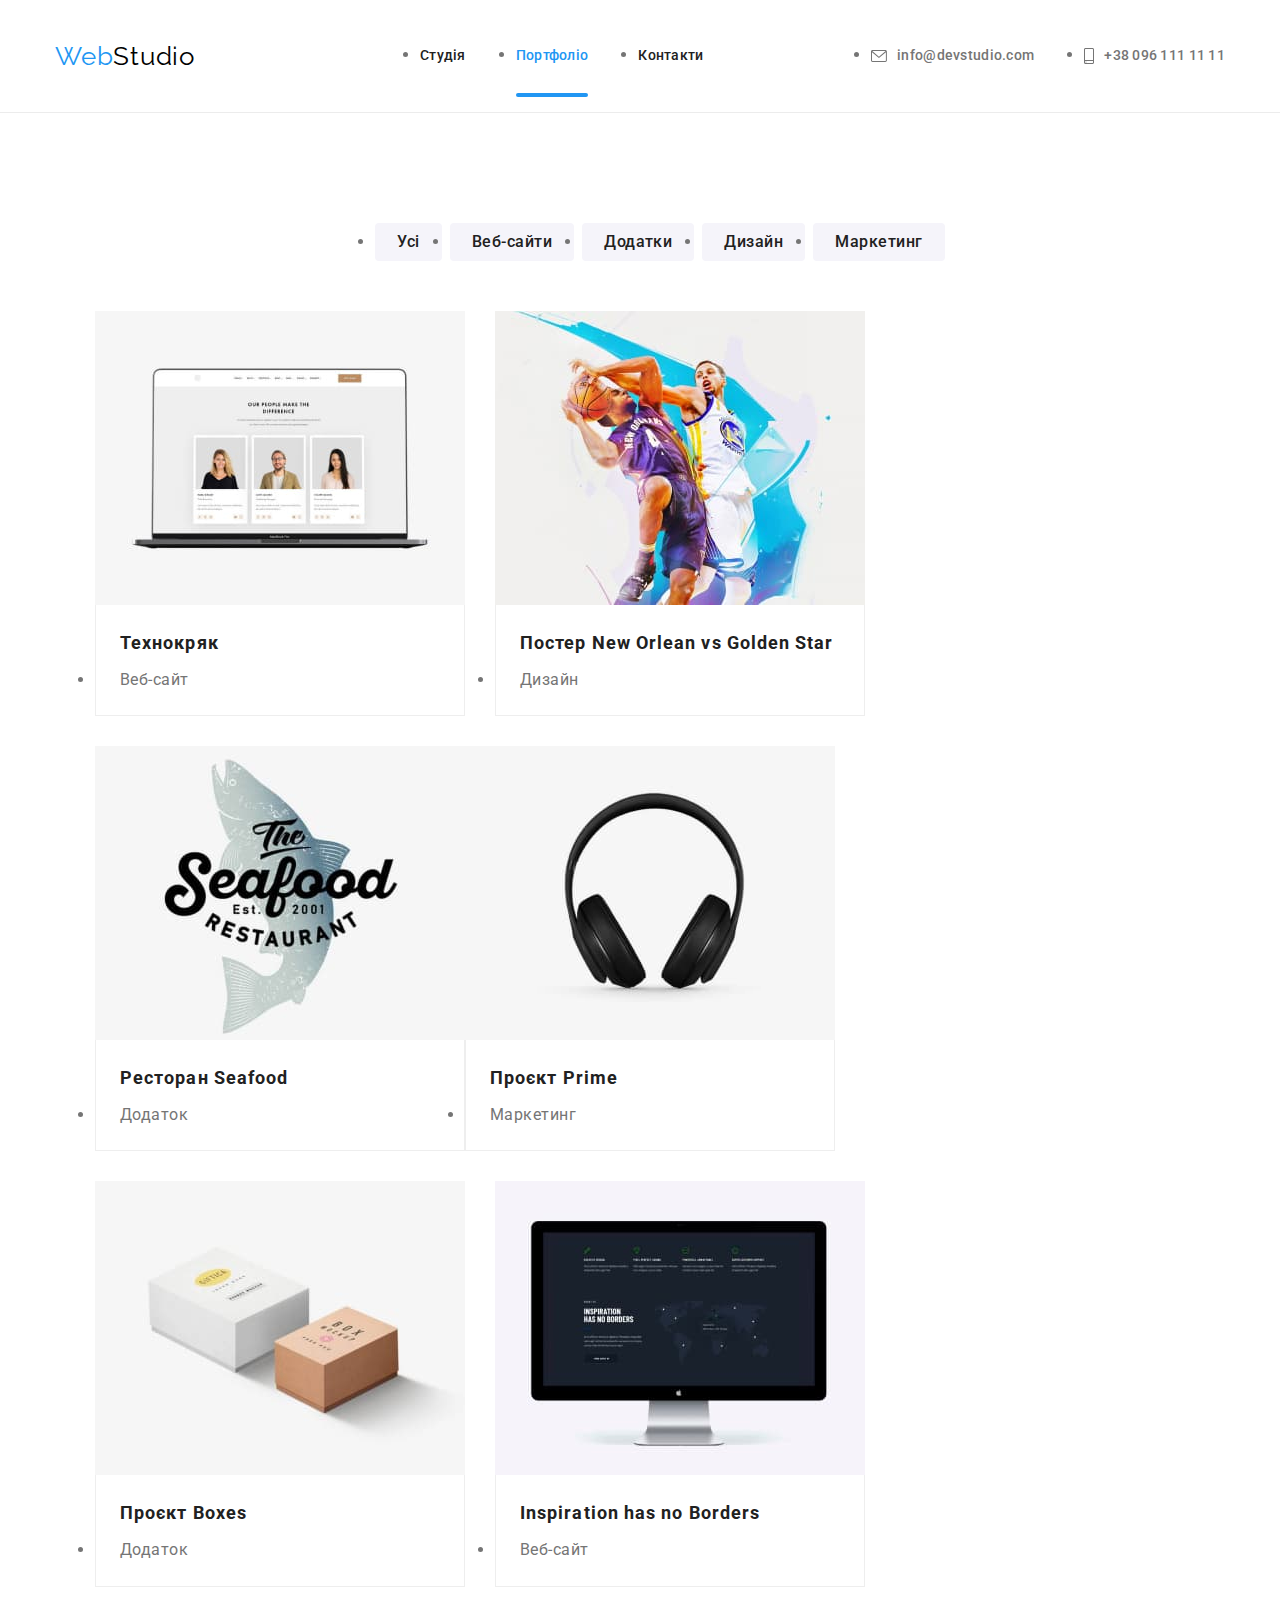
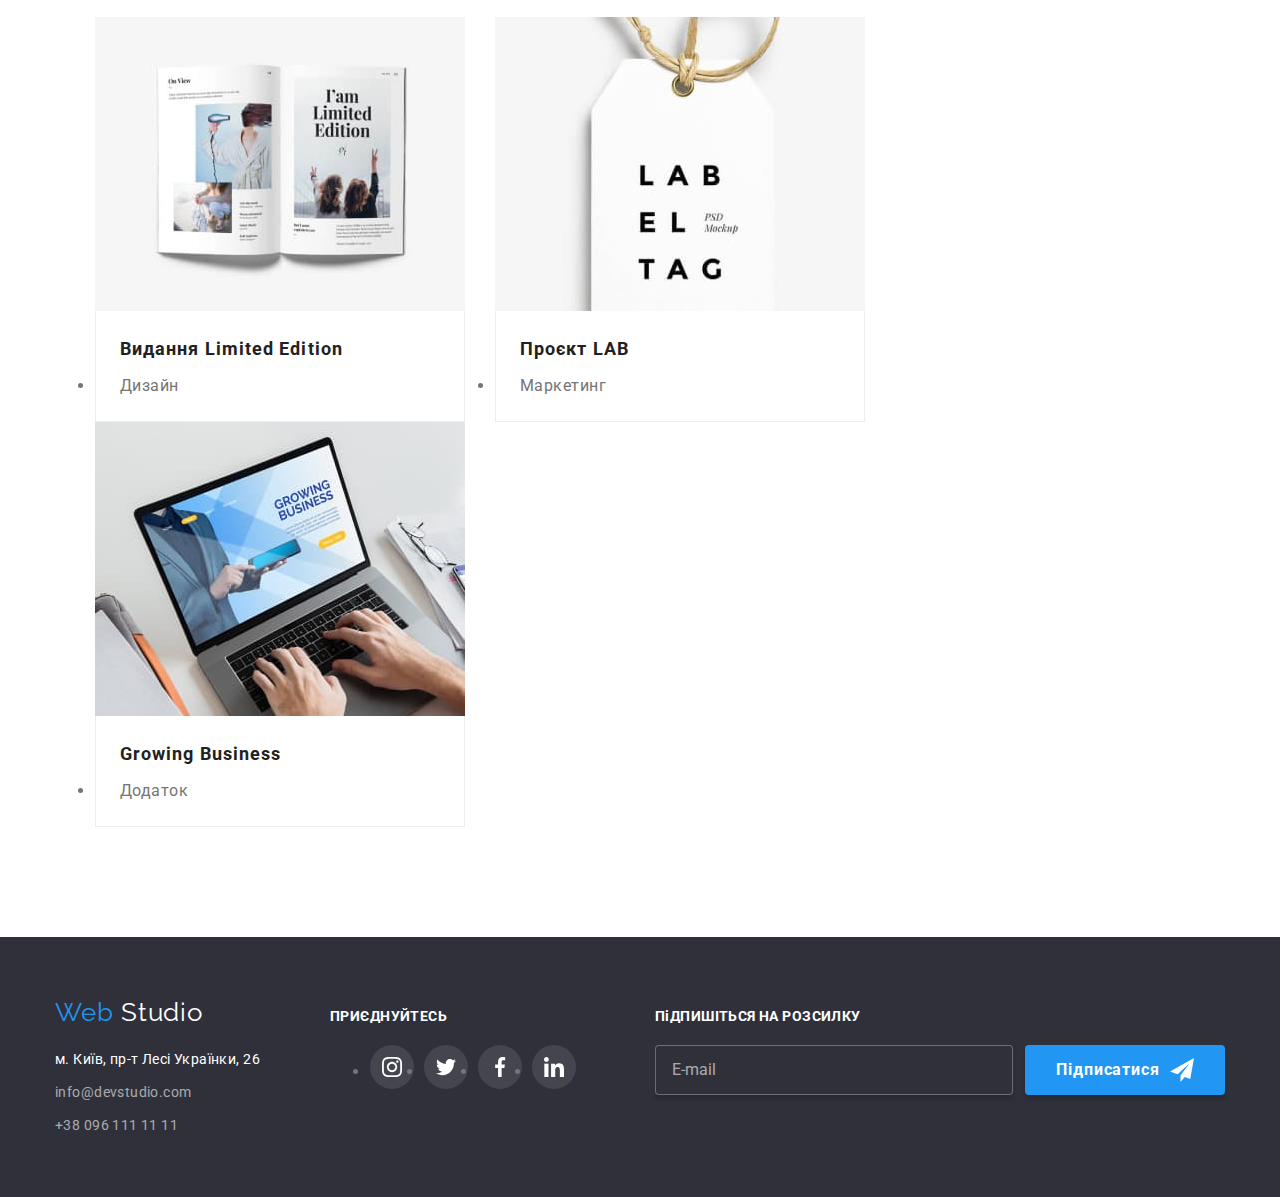
==== portfolio.html @ 53313129 "10.12.2022" ====
<!DOCTYPE html>
<html lang="uk">

<head>
    <meta charset="UTF-8">
    <meta http-equiv="X-UA-Compatible" content="IE=edge">
    <meta name="viewport" content="width=device-width, initial-scale=1.0">
    <title>Portfolio</title>
    <link rel="preconnect" href="https://fonts.googleapis.com">
    <link rel="preconnect" href="https://fonts.gstatic.com" crossorigin>
    <link href="https://fonts.googleapis.com/css2?family=Raleway:wght@700&family=Roboto:wght@400;500;700;900&display=swap"
        rel="stylesheet">
    <link rel="stylesheet" href="https://cdnjs.cloudflare.com/ajax/libs/modern-normalize/1.1.0/modern-normalize.min.css">
    <link rel="stylesheet" href="./css/main.min.css">
</head>

<body class="page">
    <header class="header__border">
        <div class="conteiner main__nav">
            <a class="logo" href="" lang="en"><span class="logo--blue">Web</span><span class="logo--black">Studio</span></a>
            <nav class="nav">
                <ul class="nav__site">
                    <li class="nav__item"><a class="nav__link link " href="./index.html">Студія</a></li>
                    <li class="nav__item"><a class="nav__link link current" href="./portfolio.html">Портфоліо</a></li>
                    <li class="nav__item"><a class="nav__link link" href="">Контакти</a></li>
                </ul>
            </nav>
            <ul class="contact">
                <li class="contact__item">
                    <a class="contact__link link" href="mailto:info@devstudio.com">
                        <svg class="contact__envelope">
                            <use href="./img/symbol-defs.svg#icon-envelope"></use>
                        </svg>info@devstudio.com</a>
                </li>
                <li class="contact__item">
            
                    <a class="contact__link link" href="tel:+380961111111">
                        <svg class="contact__smartphone">
                            <use href="./img/symbol-defs.svg#icon-smartphone"></use>
                        </svg>+38 096 111 11 11</a>
                </li>
            </ul>
        </div>
   </header>
    <main>
        <section class="section conteiner">
            <h1 hidden>Портфоліо</h1>
            <ul class="portfolio-filter">
                <li class="portfolio-filter__item"><button class="filter" type="button">Усі</button></li>
                <li class="portfolio-filter__item"><button class="filter" type="button">Веб-сайти</button></li>
                <li class="portfolio-filter__item"><button class="filter" type="button">Додатки</button></li>
                <li class="portfolio-filter__item"><button class="filter" type="button">Дизайн</button></li>
                <li class="portfolio-filter__item"><button class="filter" type="button">Маркетинг</button></li>
            </ul>
            <ul class="projects">
                <li class="projects__item">
                    <a class="projects__link" href="">
                        <div class="projects__overlay-box">
                         <img   class="img-project" src="./img/project1.jpg" alt="Технокряк" width="370">
                         <p class="projects__discription">Ресурс пропонує комплексні пропозиції з різним рівнем функціоналу та сервісів. Все це дозволить відвідувачу отримати
                          вичерпні відомості про компанію чи приватну особу.</p>
                        </div>
                     <div class="projects__card"><h2 class="projects__name">Технокряк</h2>
                     <p class="projects__filter">Веб-сайт</p>
                     </div>
                     </a>
                    
                </li>
                <li class="projects__item">
                    <a class="projects__link" href="">
                    <div class="projects__overlay-box">
                    <img class="img-project" src="./img/project2.jpg" alt="Постер New Orlean vs Golden Star" width="370">
                    <p class="projects__discription">Ресурс пропонує комплексні пропозиції з різним рівнем функціоналу та сервісів. Все це дозволить
                        відвідувачу отримати
                        вичерпні відомості про компанію чи приватну особу.</p>
                    </div>
                    <div class="projects__card"><h2 class="projects__name">Постер New Orlean vs Golden Star</h2>
                    <p class="projects__filter">Дизайн</p>
                    </div>
                    </a>
                </li>
                <li class="projects__item">
                    <a class="projects__link" href="">
                    <div class="projects__overlay-box">
                    <img class="img-project" src="./img/project3.jpg" alt="Ресторан Seafood" width="370">
                    <p class="projects__discription">Ресурс пропонує комплексні пропозиції з різним рівнем функціоналу та сервісів. Все це дозволить
                        відвідувачу отримати
                        вичерпні відомості про компанію чи приватну особу.</p>
                    </div>
                    <div class="projects__card">
                        <h2 class="projects__name">Ресторан Seafood</h2>
                        <p class="projects__filter" >Додаток</p>
                    </div>
                    </a>
                </li>
                <li class="projects__item">
                    <a class="projects__link" href="">
                    <div class="projects__overlay-box">
                    <img class="img-project" src="./img/project4.jpg" alt="Проєкт Prime" width="370">
                    <p class="projects__discription">Ресурс пропонує комплексні пропозиції з різним рівнем функціоналу та сервісів. Все це дозволить
                        відвідувачу отримати
                        вичерпні відомості про компанію чи приватну особу.</p>
                    </div>
                    <div class="projects__card">
                        <h2 class="projects__name">Проєкт Prime</h2>
                        <p class="projects__filter">Маркетинг</p>
                    </div></a>
                </li>
                <li class="projects__item">
                    <a class="projects__link" href="">
                        <div class="projects__overlay-box">
                    <img class="img-project" src="./img/project5.jpg" alt="Проєкт Boxes" width="370">
                    <p class="projects__discription">Ресурс пропонує комплексні пропозиції з різним рівнем функціоналу та сервісів. Все це дозволить
                        відвідувачу отримати
                        вичерпні відомості про компанію чи приватну особу.</p>
                    </div>
                    <div class="projects__card"><h2 class="projects__name">Проєкт Boxes</h2>
                    <p class="projects__filter">Додаток</p>
                    </div></a>
                </li>
                <li class="projects__item">
                    <a class="projects__link" href="">
                    <div class="projects__overlay-box">
                    <img class="img-project" src="./img/project6.jpg" alt="Inspiration has no Borders" width="370">
                    <p class="projects__discription">Ресурс пропонує комплексні пропозиції з різним рівнем функціоналу та сервісів. Все це дозволить
                        відвідувачу отримати
                        вичерпні відомості про компанію чи приватну особу.</p>
                    </div>
                    <div class="projects__card"><h2 class="projects__name">Inspiration has no Borders</h2>
                    <p class="projects__filter">Веб-сайт</p>
                    </div></a>
                </li>
                <li class="projects__item">
                    <a class="projects__link" href="">
                    <div class="projects__overlay-box">
                    <img class="img-project" src="./img/project7.jpg" alt="Видання Limited Edition" width="370">
                    <p class="projects__discription">Ресурс пропонує комплексні пропозиції з різним рівнем функціоналу та сервісів. Все це дозволить
                        відвідувачу отримати
                        вичерпні відомості про компанію чи приватну особу.</p>
                    </div>
                    <div class="projects__card"><h2 class="projects__name">Видання Limited Edition</h2>
                    <p class="projects__filter">Дизайн</p>
                    </div></a>
                </li>
                <li class="projects__item">
                    <a class="projects__link" href="">
                    <div class="projects__overlay-box">
                    <img class="img-project" src="./img/project8.jpg" alt="Проєкт LAB" width="370">
                    <p class="projects__discription">Ресурс пропонує комплексні пропозиції з різним рівнем функціоналу та сервісів. Все це дозволить
                        відвідувачу отримати
                        вичерпні відомості про компанію чи приватну особу.</p>
                    </div>
                    <div class="projects__card"><h2 class="projects__name">Проєкт LAB</h2>
                    <p class="projects__filter">Маркетинг</p>
                    </div></a>
                </li>
                <li class="projects__item">
                    <a class="projects__link" href="">
                    <div class="projects__overlay-box">
                    <img class="img-project" src="./img/project9.jpg" alt="Growing Business" width="370">
                    <p class="projects__discription">Ресурс пропонує комплексні пропозиції з різним рівнем функціоналу та сервісів. Все це дозволить
                        відвідувачу отримати
                        вичерпні відомості про компанію чи приватну особу.</p>
                    </div>
                    <div class="projects__card"><h2 class="projects__name">Growing Business</h2>
                    <p class="projects__filter">Додаток</p>
                    </div></a>
                </li>
            </ul>
        </section>


    </main>
    <footer class="contact-section">
            <div class="conteiner footer-connect">
                <div>
                    <a class="logo" href="" lang="en">
                        <span class="logo--blue">Web</span>
                        <span class="logo--white">Studio</span>
                    </a>
                    <address>
                        <ul class="list">
                            <li class="link-footer"><a class="link-footer__address" href="https://goo.gl/maps/Q8g4QR9P29YJRDhH9" target="_blank"
                                    rel="noopener noreferrer ">м. Київ, пр-т Лесі Українки, 26</a></li>
                            <li class="link-footer"><a class="link-footer__connect" href="mailto:info@devstudio.com">info@devstudio.com</a></li>
                            <li class="link-footer"><a class="link-footer__connect" href="tel:+380961111111">+38 096 111 11 11</a></li>
                        </ul>
                    </address>
                </div>
                <div class="footer-social">
                    <h2 class="footer-social__title">ПРИЄДНУЙТЕСЬ</h2>
                    <ul class="footer-social__list">
                        <li class="footer-social__item">
                            <a class="footer-social__links" href="">
                                <svg width="20" height="20">
                                    <use href="./img/symbol-defs.svg#icon-instagram"></use>
                                </svg>
                            </a>
                        </li>
                        <li class="footer-social__item">
                            <a class="footer-social__links" href="">
                                <svg width="20" height="20">
                                    <use href="./img/symbol-defs.svg#icon-twitter"></use>
                                </svg>
                            </a>
                        </li>
                        <li class="footer-social__item">
                            <a class="footer-social__links" href="">
                                <svg width="20" height="20">
                                    <use href="./img/symbol-defs.svg#icon-facebook"></use>
                                </svg>
                            </a>
                        </li>
                        <li class="footer-social__item">
                            <a class="footer-social__links" href="">
                                <svg width="20" height="20">
                                    <use href="./img/symbol-defs.svg#icon-linkedin"></use>
                                </svg>
                            </a>
                        </li>
                    </ul>
                </div>
                <div class="footer-subscribe">
                    <p class="footer-subscribe__title">ПіДПИШІТЬСЯ НА РОЗСИЛКУ</p>
                    <div class="footer-subscribe__item">
                        <input class="footer-subscribe__input" type="email" name="email" placeholder="E-mail" />
                        <button class="footer-subscribe__button" type="submit">Підписатися
                            <svg class="footer-subscribe__icon" width="24" height="24">
                                <use href="./img/symbol-defs.svg#icon-send"></use>
                            </svg>
                        </button>
                    </div>
                </div>
            </div>
            
    </footer>
</body>
    
</html>
---- css/main.min.css ----
<<<<<<< HEAD
.nav__site,.contact,.section__list,.social-list,.clients,.footer-social__list,.portfolio-filter,.projects,.mobile-social{list-style:none;padding:0;margin:0}.footer-subscribe__button,.form__checkbox,.portfolio-filter,.features__icon,.social-list,.social-list__links,.clients__link,.footer-social__links{display:-webkit-box;display:-ms-flexbox;display:flex;-webkit-box-align:center;-ms-flex-align:center;align-items:center;-webkit-box-pack:center;-ms-flex-pack:center;justify-content:center}html{-webkit-box-sizing:border-box;box-sizing:border-box}*,*::before,*::after{-webkit-box-sizing:inherit;box-sizing:inherit}.page{color:#757575;background-color:#fff;font-family:"Roboto",sans-serif}.conteiner{padding-left:15px;padding-right:15px;margin-left:auto;margin-right:auto}@media screen and (min-width: 480px){.conteiner{width:480px}}@media screen and (min-width: 768px){.conteiner{width:768px}}@media screen and (min-width: 1200px){.conteiner{width:1200px}}.list{list-style:none;padding:0;margin:0}.link{font-weight:500;font-size:14px;line-height:1.14;letter-spacing:.02em}.img-project{display:block}.section{padding-bottom:94px;padding-top:94px}.section__list{display:-webkit-box;display:-ms-flexbox;display:flex}@media screen and (max-width: 767px){.section__list{display:block}}.section__title{color:#212121;margin-top:0;margin-bottom:50px;font-weight:700;font-size:36px;line-height:1.2;text-align:center;letter-spacing:.03em}.header__border{position:relative;border-bottom:1px solid #ececec}.logo{text-decoration:none;font-family:"Raleway",sans-serif;font-size:26px;line-height:1.19;letter-spacing:.03em}@media screen and (min-width: 480px){.logo{font-size:24px;line-height:1.17}}.logo--blue{color:#2196f3}.logo--black{color:#000}.main__nav{display:-webkit-box;display:-ms-flexbox;display:flex;-webkit-box-align:center;-ms-flex-align:center;align-items:center;-webkit-box-pack:justify;-ms-flex-pack:justify;justify-content:space-between}.menu-button{z-index:1;display:inline-block;padding:0;width:40px;height:40px;border:none;background-color:#fff;margin-bottom:10px;margin-top:10px;cursor:pointer}.menu-button .menu-button__close{display:none}@media screen and (min-width: 768px){.menu-button{display:none}}.menu-button.is-open .menu-button__close{display:block}.menu-button.is-open .menu-button__close:hover{fill:#2196f3}.menu-button.is-open .menu-button__open{display:none}@media screen and (max-width: 767px){.menu-bg{display:none;position:absolute;left:0;top:0;width:100%;height:auto;background-color:#fff;padding:48px 40px}.menu-bg.is-open{display:block}}@media screen and (min-width: 768px){.menu-bg{display:-webkit-box;display:-ms-flexbox;display:flex;-webkit-box-flex:1;-ms-flex-positive:1;flex-grow:1;-webkit-box-pack:justify;-ms-flex-pack:justify;justify-content:space-between}}.nav__site .link.current{color:#2196f3}@media screen and (min-width: 768px){.nav__site{margin-left:87px;display:-webkit-box;display:-ms-flexbox;display:flex}}@media screen and (min-width: 1200px){.nav__site{margin-left:92px}}.nav__site .nav__link{color:#212121;text-decoration:none;display:block;-webkit-transition:color 250ms cubic-bezier(0.4, 0, 0.2, 1);transition:color 250ms cubic-bezier(0.4, 0, 0.2, 1)}.nav__site .nav__link:hover,.nav__site .nav__link:focus{color:#2196f3}@media screen and (max-width: 767px){.nav__site .nav__link{font-size:40px;line-height:1.17}}@media screen and (min-width: 768px){.nav__site .nav__link{position:relative;padding-bottom:32px;padding-top:32px}.nav__site .nav__link.current::after{position:absolute;left:0;bottom:-1px;content:"";display:block;width:100%;height:4px;background-color:#2196f3;border-radius:2px}}@media screen and (max-width: 767px){.nav__site:last-child{margin-bottom:302px}}@media screen and (min-width: 768px){.nav__item{margin-right:50px}.nav__item:last-child{margin-right:0}}@media screen and (max-width: 767px){.nav__item{padding-bottom:32px}.nav__item:last-child{padding-bottom:0}}.contact{display:-webkit-box;display:-ms-flexbox;display:flex}@media screen and (max-width: 767px){.contact{-webkit-box-orient:vertical;-webkit-box-direction:reverse;-ms-flex-direction:column-reverse;flex-direction:column-reverse}}@media screen and (min-width: 768px){.contact__item+.contact__item{margin-left:50px}}.contact__link{color:#757575;text-decoration:none;display:block;-webkit-transition:color 250ms cubic-bezier(0.4, 0, 0.2, 1);transition:color 250ms cubic-bezier(0.4, 0, 0.2, 1)}.contact__link:hover,.contact__link:focus{color:#2196f3}@media screen and (min-width: 768px){.contact__link{padding-top:32px;padding-bottom:32px}}@media screen and (max-width: 767px){.contact__item:last-child{padding-bottom:32px}.email-mobile{font-size:24px;line-height:1.16;margin-bottom:64px}.tel-mobile{font-size:34px;line-height:1.17;color:#2196f3}}.mobile-social{display:-webkit-box;display:-ms-flexbox;display:flex;-webkit-box-align:center;-ms-flex-align:center;align-items:center}.mobile-social__item{font-weight:500;font-size:18px;line-height:1.22;padding-left:10px;padding-right:10px;border-right:1px solid rgba(33,33,33,.2)}.mobile-social__itemlast-child{padding-right:0}.mobile-social__itemfirst-child{padding-left:0}.mobile-social__link{text-decoration:none;color:#2196f3}.hero{background-color:#2f303a;text-align:center;padding-top:200px;padding-bottom:200px}.hero__title{color:#fff;width:696px;margin:0 auto 30px;font-weight:900;font-size:44px;line-height:1.36;letter-spacing:.06em;text-transform:uppercase}.hero__button{color:#fff;background-color:#2196f3;-webkit-box-shadow:0px 4px 4px 0px rgba(0,0,0,.25);box-shadow:0px 4px 4px 0px rgba(0,0,0,.25);-webkit-transition:background-color 250ms cubic-bezier(0.4, 0, 0.2, 1);transition:background-color 250ms cubic-bezier(0.4, 0, 0.2, 1);display:inline-block;font-family:inherit;font-weight:700;font-size:16px;line-height:1.88;-webkit-box-align:center;-ms-flex-align:center;align-items:center;text-align:center;letter-spacing:.06em;cursor:pointer;border-radius:4px;border:none;padding:10px 32px;min-width:216px;height:50px}.hero__button:hover{background-color:#188ce8}.backdrop{position:fixed;z-index:2;top:0;left:0;width:100%;height:100%;background-color:rgba(0,0,0,.2);opacity:1;-webkit-transition:opacity 250ms cubic-bezier(0.4, 0, 0.2, 1);transition:opacity 250ms cubic-bezier(0.4, 0, 0.2, 1);overflow-y:scroll}.backdrop.is-hidden{opacity:0;pointer-events:none}@media screen and (max-width: 767px){.backdrop{width:480px;padding:93px 15px}}@media screen and (min-width: 768px){.backdrop.is-hidden .modal{-webkit-transform:translate(-50%, -50%) scale(0.5);transform:translate(-50%, -50%) scale(0.5)}}.modal{-webkit-transition:-webkit-transform 250ms cubic-bezier(0.4, 0, 0.2, 1);transition:-webkit-transform 250ms cubic-bezier(0.4, 0, 0.2, 1);transition:transform 250ms cubic-bezier(0.4, 0, 0.2, 1);transition:transform 250ms cubic-bezier(0.4, 0, 0.2, 1), -webkit-transform 250ms cubic-bezier(0.4, 0, 0.2, 1);background-color:#fff;border:1px solid rgba(0,0,0,.1);border-radius:4px;-webkit-box-shadow:0px 2px 1px 0px rgba(0,0,0,.2),0px 1px 1px 0px rgba(0,0,0,.14),0px 1px 3px 0px rgba(0,0,0,.12);box-shadow:0px 2px 1px 0px rgba(0,0,0,.2),0px 1px 1px 0px rgba(0,0,0,.14),0px 1px 3px 0px rgba(0,0,0,.12);padding:40px}@media screen and (max-width: 1199px){.modal{min-width:450px;position:relative}}@media screen and (min-width: 768px){.modal{position:absolute;top:50%;left:50%;-webkit-transform:translate(-50%, -50%) scale(1);transform:translate(-50%, -50%) scale(1)}}@media screen and (min-width: 1200px){.modal{min-width:528px}}.modal__btn--close{position:absolute;-webkit-transition:fill 250ms cubic-bezier(0.4, 0, 0.2, 1);transition:fill 250ms cubic-bezier(0.4, 0, 0.2, 1);top:8px;right:8px;width:30px;height:30px;border:1px solid rgba(0,0,0,.1);border-radius:50%;cursor:pointer;background:rgba(0,0,0,0);fill:#000}.modal__btn--close:hover{fill:#2196f3}.form__title{color:#212121;font-weight:700;font-size:20px;text-align:center;margin-top:0;margin-bottom:12px}@media screen and (max-width: 1199px){.form__title{line-height:1.5}}@media screen and (min-width: 1200px){.form__title{line-height:1.15}}.form__field{position:relative;width:100%;height:58px;margin-bottom:10px}.form__label{display:block;text-align:left;font-weight:400;font-size:12px;line-height:1.17;margin-bottom:4px}.form__input{display:block;padding-left:42px;padding-top:12px;padding-bottom:12px;width:100%;height:40px;border:1px solid rgba(33,33,33,.2);border-radius:4px;-webkit-transition:border 250ms cubic-bezier(0.4, 0, 0.2, 1);transition:border 250ms cubic-bezier(0.4, 0, 0.2, 1);outline:none}.form__input:hover{border:1px solid #2196f3}.form__input:hover+.form__icon{fill:#2196f3}.form__icon{position:absolute;top:50%;left:15px;-webkit-transition:fill 250ms cubic-bezier(0.4, 0, 0.2, 1);transition:fill 250ms cubic-bezier(0.4, 0, 0.2, 1)}.form__comment{height:138px;margin-bottom:20px}@media screen and (max-width: 1199px){.form__comment{width:370px}}@media screen and (min-width: 1200px){.form__comment{width:448px}}.form__comment--area{display:block;height:120px;padding:12px 16px;resize:none}.form__comment--area::-webkit-input-placeholder{color:rgba(117,117,117,.5)}.form__comment--area::-moz-placeholder{color:rgba(117,117,117,.5)}.form__comment--area:-ms-input-placeholder{color:rgba(117,117,117,.5)}.form__comment--area::-ms-input-placeholder{color:rgba(117,117,117,.5)}.form__comment--area::placeholder{color:rgba(117,117,117,.5)}.form__checkbox{margin-bottom:30px}@media screen and (max-width: 1199px){.form__lable--checkbox{font-size:12px;line-height:1.17}}@media screen and (min-width: 1200px){.form__lable--checkbox{font-size:14px;line-height:1.71}}.form__link{color:#2196f3}.form__check{-webkit-appearance:none;-moz-appearance:none;appearance:none;position:absolute}.form__icon--check{margin-right:7px;fill:#fff;border:#212121 solid 2px;border-radius:2px;vertical-align:text-bottom}.form__check:checked+.form__icon--check{fill:#fff;background-color:#2196f3;border:none}.form__button{color:#fff;background-color:#2196f3;-webkit-box-shadow:0px 4px 4px 0px rgba(0,0,0,.15);box-shadow:0px 4px 4px 0px rgba(0,0,0,.15);-webkit-transition:background-color 250ms cubic-bezier(0.4, 0, 0.2, 1);transition:background-color 250ms cubic-bezier(0.4, 0, 0.2, 1);display:inline-block;font-family:inherit;font-weight:700;font-size:16px;line-height:1.88;-webkit-box-align:center;-ms-flex-align:center;align-items:center;text-align:center;letter-spacing:.06em;cursor:pointer;border-radius:4px;border:none;min-width:200px;height:50px}.form__button:hover{background-color:#188ce8}.section__features{margin-right:30px}.section__features:last-child{margin-right:0}.features__title{margin-top:0;margin-bottom:10px;color:#212121;font-weight:700;font-size:14px;line-height:1.14;letter-spacing:.03em}.features__about{margin-top:0;margin-bottom:0;font-weight:400;font-size:14px;line-height:1.71;letter-spacing:.03em}.work{padding-top:0}@media screen and (max-width: 1199px){.work{display:none}}.work-item{position:relative;margin-right:30px}.work-item:last-child{margin-right:0}.work-item__label{position:absolute;bottom:0;width:100%;height:70px;background-color:rgba(47,48,58,.8);display:-webkit-box;display:-ms-flexbox;display:flex;-webkit-box-align:center;-ms-flex-align:center;align-items:center;-webkit-box-pack:center;-ms-flex-pack:center;justify-content:center}.work-item__name{text-transform:uppercase;font-weight:700;font-size:14px;line-height:1.14;color:#fff}.team{background-color:#f5f4fa}.team-list{background-color:#fff;-webkit-box-shadow:0px 2px 1px 0px rgba(0,0,0,.2),0px 1px 1px 0px rgba(0,0,0,.14),0px 1px 3px 0px rgba(0,0,0,.12);box-shadow:0px 2px 1px 0px rgba(0,0,0,.2),0px 1px 1px 0px rgba(0,0,0,.14),0px 1px 3px 0px rgba(0,0,0,.12);border-bottom-left-radius:4px;border-bottom-right-radius:4px;margin-right:30px}.team-list:last-child{margin-right:0}.team-list__worker{padding-top:30px;padding-bottom:30px}.team-list__name{color:#212121;margin-top:0;margin-bottom:10px;font-weight:500;font-size:16px;line-height:1.19;text-align:center;letter-spacing:.03em}.team-list__position{margin-top:0;margin-bottom:0;font-weight:400;font-size:16px;line-height:19px;text-align:center;letter-spacing:.03em}.contact-section{background-color:#2f303a;padding-top:60px;padding-bottom:60px}.contact-section .logo{display:inline-block;margin-bottom:20px}.footer-connect{display:-webkit-box;display:-ms-flexbox;display:flex;-webkit-box-align:baseline;-ms-flex-align:baseline;align-items:baseline}.logo--white{color:#fff;font-family:"Raleway",sans-serif;font-size:26px;line-height:1.19;letter-spacing:.03em}.link-footer{font-style:normal;font-weight:400;font-size:14px;line-height:1.71;letter-spacing:.03em;margin-bottom:9px}.link-footer:last-child{margin-bottom:0;display:inline-block}.link-footer__address{color:#fff;text-decoration:none;-webkit-transition:color 250ms cubic-bezier(0.4, 0, 0.2, 1);transition:color 250ms cubic-bezier(0.4, 0, 0.2, 1)}.link-footer__address:hover,.link-footer__address:focus{color:#2196f3}.link-footer__connect{color:rgba(255,255,255,.6);text-decoration:none;-webkit-transition:color 250ms cubic-bezier(0.4, 0, 0.2, 1);transition:color 250ms cubic-bezier(0.4, 0, 0.2, 1)}.link-footer__connect:hover,.link-footer__connect:focus{color:#2196f3}.footer-subscribe{margin-left:auto}.footer-subscribe__title{color:#fff;margin-top:0;margin-bottom:20px;font-weight:700;font-size:14px;line-height:1.14;letter-spacing:.03em}.footer-subscribe__item{display:-webkit-box;display:-ms-flexbox;display:flex}.footer-subscribe__input{margin-right:12px;width:358px;height:50px;padding-left:16px;padding-top:15px;padding-bottom:15px;background-color:#2f303a;border:1px solid rgba(255,255,255,.3);border-radius:4px;-webkit-box-shadow:0px 4px 4px 0px rgba(0,0,0,.15);box-shadow:0px 4px 4px 0px rgba(0,0,0,.15);color:#fff;outline:none}.footer-subscribe__input::-webkit-input-placeholder{color:rgba(255,255,255,.6)}.footer-subscribe__input::-moz-placeholder{color:rgba(255,255,255,.6)}.footer-subscribe__input:-ms-input-placeholder{color:rgba(255,255,255,.6)}.footer-subscribe__input::-ms-input-placeholder{color:rgba(255,255,255,.6)}.footer-subscribe__input::placeholder{color:rgba(255,255,255,.6)}.footer-subscribe__button{color:#fff;background-color:#2196f3;-webkit-box-shadow:0px 4px 4px 0px rgba(0,0,0,.15);box-shadow:0px 4px 4px 0px rgba(0,0,0,.15);font-family:inherit;font-weight:700;font-size:16px;line-height:1.88;text-align:left;letter-spacing:.06em;cursor:pointer;border-radius:4px;border:none;min-width:200px;height:50px}.footer-subscribe__icon{margin-left:10px}.portfolio-filter__item{margin-right:8px}.portfolio-filter__item:last-child{margin-right:0}.filter{color:#212121;background-color:#f5f4fa;display:inline-block;font-family:inherit;font-weight:500;font-size:16px;line-height:1.63;text-align:center;letter-spacing:.03em;cursor:pointer;border-radius:4px;padding:6px 22px;height:38px;border:none;-webkit-transition:color 250ms cubic-bezier(0.4, 0, 0.2, 1),background-color 250ms cubic-bezier(0.4, 0, 0.2, 1),-webkit-box-shadow 250ms cubic-bezier(0.4, 0, 0.2, 1);transition:color 250ms cubic-bezier(0.4, 0, 0.2, 1),background-color 250ms cubic-bezier(0.4, 0, 0.2, 1),-webkit-box-shadow 250ms cubic-bezier(0.4, 0, 0.2, 1);transition:color 250ms cubic-bezier(0.4, 0, 0.2, 1),background-color 250ms cubic-bezier(0.4, 0, 0.2, 1),box-shadow 250ms cubic-bezier(0.4, 0, 0.2, 1);transition:color 250ms cubic-bezier(0.4, 0, 0.2, 1),background-color 250ms cubic-bezier(0.4, 0, 0.2, 1),box-shadow 250ms cubic-bezier(0.4, 0, 0.2, 1),-webkit-box-shadow 250ms cubic-bezier(0.4, 0, 0.2, 1)}.filter:hover,.filter:focus{color:#fff;background-color:#2196f3;-webkit-box-shadow:0px 2px 2px 0px rgba(0,0,0,.12),0px 1px 2px 0px rgba(0,0,0,.08),0px 3px 1px 0px rgba(0,0,0,.1);box-shadow:0px 2px 2px 0px rgba(0,0,0,.12),0px 1px 2px 0px rgba(0,0,0,.08),0px 3px 1px 0px rgba(0,0,0,.1)}.projects{display:-webkit-box;display:-ms-flexbox;display:flex;-ms-flex-wrap:wrap;flex-wrap:wrap;margin-top:50px}.projects__item{width:370px;margin-right:30px;margin-bottom:30px}.projects__item:nth-child(3n){margin-right:0}.projects__item:nth-last-child(-n+3){margin-bottom:0}.projects__link{display:inline-block;-webkit-transition:-webkit-box-shadow 250ms cubic-bezier(0.4, 0, 0.2, 1);transition:-webkit-box-shadow 250ms cubic-bezier(0.4, 0, 0.2, 1);transition:box-shadow 250ms cubic-bezier(0.4, 0, 0.2, 1);transition:box-shadow 250ms cubic-bezier(0.4, 0, 0.2, 1), -webkit-box-shadow 250ms cubic-bezier(0.4, 0, 0.2, 1);text-decoration:none}.projects__link:hover{-webkit-box-shadow:1px 4px 6px 0px rgba(0,0,0,.16),0px 4px 4px 0px rgba(0,0,0,.06),0px 1px 1px 0px rgba(0,0,0,.12);box-shadow:1px 4px 6px 0px rgba(0,0,0,.16),0px 4px 4px 0px rgba(0,0,0,.06),0px 1px 1px 0px rgba(0,0,0,.12)}.projects__link:hover .projects__discription{-webkit-transform:translateY(0);transform:translateY(0);-webkit-transition:-webkit-transform 250ms cubic-bezier(0.4, 0, 0.2, 1);transition:-webkit-transform 250ms cubic-bezier(0.4, 0, 0.2, 1);transition:transform 250ms cubic-bezier(0.4, 0, 0.2, 1);transition:transform 250ms cubic-bezier(0.4, 0, 0.2, 1), -webkit-transform 250ms cubic-bezier(0.4, 0, 0.2, 1)}.projects__overlay-box{position:relative;overflow:hidden}.projects__discription{position:absolute;top:0;left:0;display:inline-block;padding:63px 24px;margin-top:0;text-align:left;width:100%;height:100%;font-weight:400;font-size:18px;line-height:1.6;letter-spacing:.03em;color:#fff;background-color:rgba(33,150,243,.9);-webkit-transform:translateY(101%);transform:translateY(101%);-webkit-transition:-webkit-transform 250ms cubic-bezier(0.4, 0, 0.2, 1);transition:-webkit-transform 250ms cubic-bezier(0.4, 0, 0.2, 1);transition:transform 250ms cubic-bezier(0.4, 0, 0.2, 1);transition:transform 250ms cubic-bezier(0.4, 0, 0.2, 1), -webkit-transform 250ms cubic-bezier(0.4, 0, 0.2, 1)}.projects__card{border:1px solid #eee;border-top:none;padding:20px 24px}.projects__name{color:#212121;font-weight:700;font-size:18px;line-height:2;letter-spacing:.06em;text-decoration:none;margin-top:0;margin-bottom:4px}.projects__filter{color:#757575;font-weight:400;font-size:16px;line-height:1.88;letter-spacing:.03em;margin-top:0;margin-bottom:0px}@media screen and (max-width: 767px){.contact__envelope,.contact__smartphone{display:none}}.contact__envelope{width:16px;height:12px;margin-right:10px;fill:currentColor;vertical-align:middle}.contact__smartphone{width:10px;height:16px;margin-right:10px;fill:currentColor;vertical-align:middle}.overlay{width:1600px;height:600px;margin-left:auto;margin-right:auto;background-image:-webkit-gradient(linear, left top, right top, from(rgba(47, 48, 58, 0.4)), to(rgba(47, 48, 58, 0.4))),url(../img/overlay.jpg);background-image:linear-gradient(to right, rgba(47, 48, 58, 0.4), rgba(47, 48, 58, 0.4)),url(../img/overlay.jpg);background-repeat:no-repeat;background-position:center;background-size:cover}@media screen and (max-width: 767px){.overlay{width:480px;padding:0 15}}.features__icon{width:270px;height:120px;background-color:#f5f4fa;border-radius:4px;margin-bottom:30px}.social-list{margin-top:16px}.social-list__item{width:44px;height:44px;background-color:#fff;margin-right:10px;border-radius:50%;-webkit-transition:background-color 250ms cubic-bezier(0.4, 0, 0.2, 1);transition:background-color 250ms cubic-bezier(0.4, 0, 0.2, 1)}.social-list__item:hover{background-color:#2196f3}.social-list__item:last-child{margin-right:0}.social-list__links{width:100%;height:100%;fill:#afb1b8;-webkit-transition:fill 250ms cubic-bezier(0.4, 0, 0.2, 1);transition:fill 250ms cubic-bezier(0.4, 0, 0.2, 1)}.social-list__links:hover{fill:#fff}.clients{display:-webkit-box;display:-ms-flexbox;display:flex}.clients__item{width:170px;height:92px;margin-right:30px;border:1px solid #afb1b8;border-radius:4px;-webkit-transition:border-color 250ms cubic-bezier(0.4, 0, 0.2, 1);transition:border-color 250ms cubic-bezier(0.4, 0, 0.2, 1)}.clients__item:hover,.clients__item:focus{border-color:#2196f3}.clients__item:last-child{margin-right:0}.clients__link{border-color:#afb1b8;fill:#afb1b8;width:100%;height:100%;-webkit-transition:border-color 250ms cubic-bezier(0.4, 0, 0.2, 1),fill 250ms cubic-bezier(0.4, 0, 0.2, 1);transition:border-color 250ms cubic-bezier(0.4, 0, 0.2, 1),fill 250ms cubic-bezier(0.4, 0, 0.2, 1)}.clients__link:hover,.clients__link:focus{border-color:#2196f3;fill:#2196f3}.footer-social{margin-left:70px}.footer-social__title{color:#fff;margin-top:0;margin-bottom:20px;font-weight:700;font-size:14px;line-height:1.14;letter-spacing:.03em}.footer-social__list{display:-webkit-box;display:-ms-flexbox;display:flex;-webkit-box-pack:justify;-ms-flex-pack:justify;justify-content:space-between}.footer-social__item{width:44px;height:44px;background-color:rgba(255,255,255,.1);margin-right:10px;border-radius:50%;-webkit-transition:background-color 250ms cubic-bezier(0.4, 0, 0.2, 1);transition:background-color 250ms cubic-bezier(0.4, 0, 0.2, 1)}.footer-social__item:hover{background-color:#2196f3}.footer-social__item:last-child{margin-right:0}.footer-social__links{width:100%;height:100%;fill:#fff}/*# sourceMappingURL=main.min.css.map */
=======
.nav__site,.contact,.section__list,.social-list,.clients,.footer-social__list,.portfolio-filter,.projects{list-style:none;padding:0;margin:0}.footer-subscribe__button,.form__checkbox,.portfolio-filter,.features__icon,.social-list,.social-list__links,.clients__link,.footer-social__links{display:-webkit-box;display:-ms-flexbox;display:flex;-webkit-box-align:center;-ms-flex-align:center;align-items:center;-webkit-box-pack:center;-ms-flex-pack:center;justify-content:center}html{-webkit-box-sizing:border-box;box-sizing:border-box}*,*::before,*::after{-webkit-box-sizing:inherit;box-sizing:inherit}.page{color:#757575;background-color:#fff;font-family:"Roboto",sans-serif}.conteiner{width:1200px;padding-left:15px;padding-right:15px;margin-left:auto;margin-right:auto}.list{list-style:none;padding:0;margin:0}.link{font-weight:500;font-size:14px;line-height:1.14;letter-spacing:.02em}.img-project{display:block}.section{padding-bottom:94px;padding-top:94px}.section__list{display:-webkit-box;display:-ms-flexbox;display:flex}.section__title{color:#212121;margin-top:0;margin-bottom:50px;font-weight:700;font-size:36px;line-height:1.2;text-align:center;letter-spacing:.03em}.header__border{border-bottom:1px solid #ececec}.logo{text-decoration:none;font-family:"Raleway",sans-serif;font-size:26px;line-height:1.19;letter-spacing:.03em}.logo--blue{color:#2196f3}.logo--black{color:#000}.main__nav{display:-webkit-box;display:-ms-flexbox;display:flex;-webkit-box-align:center;-ms-flex-align:center;align-items:center}.nav{margin-left:93px}.nav__site{display:-webkit-box;display:-ms-flexbox;display:flex}.nav__site .link.current{color:#2196f3}.nav__site .nav__link{position:relative;color:#212121;text-decoration:none;display:block;padding-top:32px;padding-bottom:32px;-webkit-transition:color 250ms cubic-bezier(0.4, 0, 0.2, 1);transition:color 250ms cubic-bezier(0.4, 0, 0.2, 1)}.nav__site .nav__link:hover,.nav__site .nav__link:focus{color:#2196f3}.nav__site .nav__link.current::after{position:absolute;left:0;bottom:-1px;content:"";display:block;width:100%;height:4px;background-color:#2196f3;border-radius:2px}.nav__item{margin-right:50px}.nav__item:last-child{margin-right:0}.contact{display:-webkit-box;display:-ms-flexbox;display:flex;margin-left:auto}.contact__item+.contact__item{margin-left:50px}.contact__link{color:#757575;text-decoration:none;display:block;padding-top:32px;padding-bottom:32px;-webkit-transition:color 250ms cubic-bezier(0.4, 0, 0.2, 1);transition:color 250ms cubic-bezier(0.4, 0, 0.2, 1)}.contact__link:hover,.contact__link:focus{color:#2196f3}.hero{background-color:#2f303a;text-align:center;padding-top:200px;padding-bottom:200px}.hero__title{color:#fff;width:696px;margin:0 auto 30px;font-weight:900;font-size:44px;line-height:1.36;letter-spacing:.06em;text-transform:uppercase}.hero__button{color:#fff;background-color:#2196f3;-webkit-box-shadow:0px 4px 4px 0px rgba(0,0,0,.25);box-shadow:0px 4px 4px 0px rgba(0,0,0,.25);-webkit-transition:background-color 250ms cubic-bezier(0.4, 0, 0.2, 1);transition:background-color 250ms cubic-bezier(0.4, 0, 0.2, 1);display:inline-block;font-family:inherit;font-weight:700;font-size:16px;line-height:1.88;-webkit-box-align:center;-ms-flex-align:center;align-items:center;text-align:center;letter-spacing:.06em;cursor:pointer;border-radius:4px;border:none;padding:10px 32px;min-width:216px;height:50px}.hero__button:hover{background-color:#188ce8}.backdrop{position:fixed;z-index:2;top:0;left:0;width:100%;height:100%;background-color:rgba(0,0,0,.2);opacity:1;-webkit-transition:opacity 250ms cubic-bezier(0.4, 0, 0.2, 1);transition:opacity 250ms cubic-bezier(0.4, 0, 0.2, 1)}.backdrop.is-hidden{opacity:0;pointer-events:none}.backdrop.is-hidden .modal{-webkit-transform:translate(-50%, -50%) scale(0.5);transform:translate(-50%, -50%) scale(0.5)}.modal{position:absolute;top:50%;left:50%;-webkit-transform:translate(-50%, -50%) scale(1);transform:translate(-50%, -50%) scale(1);-webkit-transition:-webkit-transform 250ms cubic-bezier(0.4, 0, 0.2, 1);transition:-webkit-transform 250ms cubic-bezier(0.4, 0, 0.2, 1);transition:transform 250ms cubic-bezier(0.4, 0, 0.2, 1);transition:transform 250ms cubic-bezier(0.4, 0, 0.2, 1), -webkit-transform 250ms cubic-bezier(0.4, 0, 0.2, 1);min-width:528px;background-color:#fff;border:1px solid rgba(0,0,0,.1);border-radius:4px;-webkit-box-shadow:0px 2px 1px 0px rgba(0,0,0,.2),0px 1px 1px 0px rgba(0,0,0,.14),0px 1px 3px 0px rgba(0,0,0,.12);box-shadow:0px 2px 1px 0px rgba(0,0,0,.2),0px 1px 1px 0px rgba(0,0,0,.14),0px 1px 3px 0px rgba(0,0,0,.12);padding:40px}.modal__btn--close{position:absolute;-webkit-transition:fill 250ms cubic-bezier(0.4, 0, 0.2, 1);transition:fill 250ms cubic-bezier(0.4, 0, 0.2, 1);top:8px;right:8px;width:30px;height:30px;border:1px solid rgba(0,0,0,.1);border-radius:50%;cursor:pointer;background:rgba(0,0,0,0);fill:#000}.modal__btn--close:hover{fill:#2196f3}.form__title{color:#212121;font-weight:700;font-size:20px;line-height:1.15;text-align:center;margin-top:0;margin-bottom:12px}.form__field{position:relative;width:100%;height:58px;margin-bottom:10px}.form__label{display:block;text-align:left;font-weight:400;font-size:12px;line-height:1.17;margin-bottom:4px}.form__input{display:block;padding-left:42px;padding-top:12px;padding-bottom:12px;width:100%;height:40px;border:1px solid rgba(33,33,33,.2);border-radius:4px;-webkit-transition:border 250ms cubic-bezier(0.4, 0, 0.2, 1);transition:border 250ms cubic-bezier(0.4, 0, 0.2, 1);outline:none}.form__input:hover{border:1px solid #2196f3}.form__input:hover+.form__icon{fill:#2196f3}.form__icon{position:absolute;top:50%;left:15px;-webkit-transition:fill 250ms cubic-bezier(0.4, 0, 0.2, 1);transition:fill 250ms cubic-bezier(0.4, 0, 0.2, 1)}.form__comment{width:448px;height:138px;margin-bottom:20px}.form__comment--area{display:block;height:120px;padding:12px 16px;resize:none}.form__comment--area::-webkit-input-placeholder{color:rgba(117,117,117,.5)}.form__comment--area::-moz-placeholder{color:rgba(117,117,117,.5)}.form__comment--area:-ms-input-placeholder{color:rgba(117,117,117,.5)}.form__comment--area::-ms-input-placeholder{color:rgba(117,117,117,.5)}.form__comment--area::placeholder{color:rgba(117,117,117,.5)}.form__checkbox{margin-bottom:30px}.form__lable--checkbox{font-size:14px;line-height:1.71}.form__link{color:#2196f3}.form__check{-webkit-appearance:none;-moz-appearance:none;appearance:none;position:absolute}.form__icon--check{margin-right:7px;fill:#fff;border:#212121 solid 2px;border-radius:2px;vertical-align:text-bottom}.form__check:checked+.form__icon--check{fill:#fff;background-color:#2196f3;border:none}.form__button{color:#fff;background-color:#2196f3;-webkit-box-shadow:0px 4px 4px 0px rgba(0,0,0,.15);box-shadow:0px 4px 4px 0px rgba(0,0,0,.15);-webkit-transition:background-color 250ms cubic-bezier(0.4, 0, 0.2, 1);transition:background-color 250ms cubic-bezier(0.4, 0, 0.2, 1);display:inline-block;font-family:inherit;font-weight:700;font-size:16px;line-height:1.88;-webkit-box-align:center;-ms-flex-align:center;align-items:center;text-align:center;letter-spacing:.06em;cursor:pointer;border-radius:4px;border:none;min-width:200px;height:50px}.form__button:hover{background-color:#188ce8}.section__features{margin-right:30px}.section__features:last-child{margin-right:0}.features__title{margin-top:0;margin-bottom:10px;color:#212121;font-weight:700;font-size:14px;line-height:1.14;letter-spacing:.03em}.features__about{margin-top:0;margin-bottom:0;font-weight:400;font-size:14px;line-height:1.71;letter-spacing:.03em}.work{padding-top:0}.work-item{position:relative;margin-right:30px}.work-item:last-child{margin-right:0}.work-item__label{position:absolute;bottom:0;width:100%;height:70px;background-color:rgba(47,48,58,.8);display:-webkit-box;display:-ms-flexbox;display:flex;-webkit-box-align:center;-ms-flex-align:center;align-items:center;-webkit-box-pack:center;-ms-flex-pack:center;justify-content:center}.work-item__name{text-transform:uppercase;font-weight:700;font-size:14px;line-height:1.14;color:#fff}.team{background-color:#f5f4fa}.team-list{margin-right:30px;background-color:#fff;-webkit-box-shadow:0px 2px 1px 0px rgba(0,0,0,.2),0px 1px 1px 0px rgba(0,0,0,.14),0px 1px 3px 0px rgba(0,0,0,.12);box-shadow:0px 2px 1px 0px rgba(0,0,0,.2),0px 1px 1px 0px rgba(0,0,0,.14),0px 1px 3px 0px rgba(0,0,0,.12);border-bottom-left-radius:4px;border-bottom-right-radius:4px}.team-list:last-child{margin-right:0}.team-list__worker{padding-top:30px;padding-bottom:30px}.team-list__name{color:#212121;margin-top:0;margin-bottom:10px;font-weight:500;font-size:16px;line-height:1.19;text-align:center;letter-spacing:.03em}.team-list__position{margin-top:0;margin-bottom:0;font-weight:400;font-size:16px;line-height:19px;text-align:center;letter-spacing:.03em}.contact-section{background-color:#2f303a;padding-top:60px;padding-bottom:60px}.contact-section .logo{display:inline-block;margin-bottom:20px}.footer-connect{display:-webkit-box;display:-ms-flexbox;display:flex;-webkit-box-align:baseline;-ms-flex-align:baseline;align-items:baseline}.logo--white{color:#fff;font-family:"Raleway",sans-serif;font-size:26px;line-height:1.19;letter-spacing:.03em}.link-footer{font-style:normal;font-weight:400;font-size:14px;line-height:1.71;letter-spacing:.03em;margin-bottom:9px}.link-footer:last-child{margin-bottom:0;display:inline-block}.link-footer__address{color:#fff;text-decoration:none;-webkit-transition:color 250ms cubic-bezier(0.4, 0, 0.2, 1);transition:color 250ms cubic-bezier(0.4, 0, 0.2, 1)}.link-footer__address:hover,.link-footer__address:focus{color:#2196f3}.link-footer__connect{color:rgba(255,255,255,.6);text-decoration:none;-webkit-transition:color 250ms cubic-bezier(0.4, 0, 0.2, 1);transition:color 250ms cubic-bezier(0.4, 0, 0.2, 1)}.link-footer__connect:hover,.link-footer__connect:focus{color:#2196f3}.footer-subscribe{margin-left:auto}.footer-subscribe__title{color:#fff;margin-top:0;margin-bottom:20px;font-weight:700;font-size:14px;line-height:1.14;letter-spacing:.03em}.footer-subscribe__item{display:-webkit-box;display:-ms-flexbox;display:flex}.footer-subscribe__input{margin-right:12px;width:358px;height:50px;padding-left:16px;padding-top:15px;padding-bottom:15px;background-color:#2f303a;border:1px solid rgba(255,255,255,.3);border-radius:4px;-webkit-box-shadow:0px 4px 4px 0px rgba(0,0,0,.15);box-shadow:0px 4px 4px 0px rgba(0,0,0,.15);color:#fff;outline:none}.footer-subscribe__input::-webkit-input-placeholder{color:rgba(255,255,255,.6)}.footer-subscribe__input::-moz-placeholder{color:rgba(255,255,255,.6)}.footer-subscribe__input:-ms-input-placeholder{color:rgba(255,255,255,.6)}.footer-subscribe__input::-ms-input-placeholder{color:rgba(255,255,255,.6)}.footer-subscribe__input::placeholder{color:rgba(255,255,255,.6)}.footer-subscribe__button{color:#fff;background-color:#2196f3;-webkit-box-shadow:0px 4px 4px 0px rgba(0,0,0,.15);box-shadow:0px 4px 4px 0px rgba(0,0,0,.15);font-family:inherit;font-weight:700;font-size:16px;line-height:1.88;text-align:left;letter-spacing:.06em;cursor:pointer;border-radius:4px;border:none;min-width:200px;height:50px}.footer-subscribe__icon{margin-left:10px}.portfolio-filter__item{margin-right:8px}.portfolio-filter__item:last-child{margin-right:0}.filter{color:#212121;background-color:#f5f4fa;display:inline-block;font-family:inherit;font-weight:500;font-size:16px;line-height:1.63;text-align:center;letter-spacing:.03em;cursor:pointer;border-radius:4px;padding:6px 22px;height:38px;border:none;-webkit-transition:color 250ms cubic-bezier(0.4, 0, 0.2, 1),background-color 250ms cubic-bezier(0.4, 0, 0.2, 1),-webkit-box-shadow 250ms cubic-bezier(0.4, 0, 0.2, 1);transition:color 250ms cubic-bezier(0.4, 0, 0.2, 1),background-color 250ms cubic-bezier(0.4, 0, 0.2, 1),-webkit-box-shadow 250ms cubic-bezier(0.4, 0, 0.2, 1);transition:color 250ms cubic-bezier(0.4, 0, 0.2, 1),background-color 250ms cubic-bezier(0.4, 0, 0.2, 1),box-shadow 250ms cubic-bezier(0.4, 0, 0.2, 1);transition:color 250ms cubic-bezier(0.4, 0, 0.2, 1),background-color 250ms cubic-bezier(0.4, 0, 0.2, 1),box-shadow 250ms cubic-bezier(0.4, 0, 0.2, 1),-webkit-box-shadow 250ms cubic-bezier(0.4, 0, 0.2, 1)}.filter:hover,.filter:focus{color:#fff;background-color:#2196f3;-webkit-box-shadow:0px 2px 2px 0px rgba(0,0,0,.12),0px 1px 2px 0px rgba(0,0,0,.08),0px 3px 1px 0px rgba(0,0,0,.1);box-shadow:0px 2px 2px 0px rgba(0,0,0,.12),0px 1px 2px 0px rgba(0,0,0,.08),0px 3px 1px 0px rgba(0,0,0,.1)}.projects{display:-webkit-box;display:-ms-flexbox;display:flex;-ms-flex-wrap:wrap;flex-wrap:wrap;margin-top:50px}.projects__item{width:370px;margin-right:30px;margin-bottom:30px}.projects__item:nth-child(3n){margin-right:0}.projects__item:nth-last-child(-n+3){margin-bottom:0}.projects__link{display:inline-block;-webkit-transition:-webkit-box-shadow 250ms cubic-bezier(0.4, 0, 0.2, 1);transition:-webkit-box-shadow 250ms cubic-bezier(0.4, 0, 0.2, 1);transition:box-shadow 250ms cubic-bezier(0.4, 0, 0.2, 1);transition:box-shadow 250ms cubic-bezier(0.4, 0, 0.2, 1), -webkit-box-shadow 250ms cubic-bezier(0.4, 0, 0.2, 1);text-decoration:none}.projects__link:hover{-webkit-box-shadow:1px 4px 6px 0px rgba(0,0,0,.16),0px 4px 4px 0px rgba(0,0,0,.06),0px 1px 1px 0px rgba(0,0,0,.12);box-shadow:1px 4px 6px 0px rgba(0,0,0,.16),0px 4px 4px 0px rgba(0,0,0,.06),0px 1px 1px 0px rgba(0,0,0,.12)}.projects__link:hover .projects__discription{-webkit-transform:translateY(0);transform:translateY(0);-webkit-transition:-webkit-transform 250ms cubic-bezier(0.4, 0, 0.2, 1);transition:-webkit-transform 250ms cubic-bezier(0.4, 0, 0.2, 1);transition:transform 250ms cubic-bezier(0.4, 0, 0.2, 1);transition:transform 250ms cubic-bezier(0.4, 0, 0.2, 1), -webkit-transform 250ms cubic-bezier(0.4, 0, 0.2, 1)}.projects__overlay-box{position:relative;overflow:hidden}.projects__discription{position:absolute;top:0;left:0;display:inline-block;padding:63px 24px;margin-top:0;text-align:left;width:100%;height:100%;font-weight:400;font-size:18px;line-height:1.6;letter-spacing:.03em;color:#fff;background-color:rgba(33,150,243,.9);-webkit-transform:translateY(101%);transform:translateY(101%);-webkit-transition:-webkit-transform 250ms cubic-bezier(0.4, 0, 0.2, 1);transition:-webkit-transform 250ms cubic-bezier(0.4, 0, 0.2, 1);transition:transform 250ms cubic-bezier(0.4, 0, 0.2, 1);transition:transform 250ms cubic-bezier(0.4, 0, 0.2, 1), -webkit-transform 250ms cubic-bezier(0.4, 0, 0.2, 1)}.projects__card{border:1px solid #eee;border-top:none;padding:20px 24px}.projects__name{color:#212121;font-weight:700;font-size:18px;line-height:2;letter-spacing:.06em;text-decoration:none;margin-top:0;margin-bottom:4px}.projects__filter{color:#757575;font-weight:400;font-size:16px;line-height:1.88;letter-spacing:.03em;margin-top:0;margin-bottom:0px}.contact__envelope{width:16px;height:12px;margin-right:10px;fill:currentColor;vertical-align:middle}.contact__smartphone{width:10px;height:16px;margin-right:10px;fill:currentColor;vertical-align:middle}.overlay{width:1600px;height:600px;margin-left:auto;margin-right:auto;background-image:-webkit-gradient(linear, left top, right top, from(rgba(47, 48, 58, 0.4)), to(rgba(47, 48, 58, 0.4))),url(../img/overlay.jpg);background-image:linear-gradient(to right, rgba(47, 48, 58, 0.4), rgba(47, 48, 58, 0.4)),url(../img/overlay.jpg);background-repeat:no-repeat;background-position:center;background-size:cover}.features__icon{width:270px;height:120px;background-color:#f5f4fa;border-radius:4px;margin-bottom:30px}.social-list{margin-top:16px}.social-list__item{width:44px;height:44px;background-color:#fff;margin-right:10px;border-radius:50%;-webkit-transition:background-color 250ms cubic-bezier(0.4, 0, 0.2, 1);transition:background-color 250ms cubic-bezier(0.4, 0, 0.2, 1)}.social-list__item:hover{background-color:#2196f3}.social-list__item:last-child{margin-right:0}.social-list__links{width:100%;height:100%;fill:#afb1b8;-webkit-transition:fill 250ms cubic-bezier(0.4, 0, 0.2, 1);transition:fill 250ms cubic-bezier(0.4, 0, 0.2, 1)}.social-list__links:hover{fill:#fff}.clients{display:-webkit-box;display:-ms-flexbox;display:flex}.clients__item{width:170px;height:92px;margin-right:30px;border:1px solid #afb1b8;border-radius:4px;-webkit-transition:border-color 250ms cubic-bezier(0.4, 0, 0.2, 1);transition:border-color 250ms cubic-bezier(0.4, 0, 0.2, 1)}.clients__item:hover,.clients__item:focus{border-color:#2196f3}.clients__item:last-child{margin-right:0}.clients__link{border-color:#afb1b8;fill:#afb1b8;width:100%;height:100%;-webkit-transition:border-color 250ms cubic-bezier(0.4, 0, 0.2, 1),fill 250ms cubic-bezier(0.4, 0, 0.2, 1);transition:border-color 250ms cubic-bezier(0.4, 0, 0.2, 1),fill 250ms cubic-bezier(0.4, 0, 0.2, 1)}.clients__link:hover,.clients__link:focus{border-color:#2196f3;fill:#2196f3}.footer-social{margin-left:70px}.footer-social__title{color:#fff;margin-top:0;margin-bottom:20px;font-weight:700;font-size:14px;line-height:1.14;letter-spacing:.03em}.footer-social__list{display:-webkit-box;display:-ms-flexbox;display:flex;-webkit-box-pack:justify;-ms-flex-pack:justify;justify-content:space-between}.footer-social__item{width:44px;height:44px;background-color:rgba(255,255,255,.1);margin-right:10px;border-radius:50%;-webkit-transition:background-color 250ms cubic-bezier(0.4, 0, 0.2, 1);transition:background-color 250ms cubic-bezier(0.4, 0, 0.2, 1)}.footer-social__item:hover{background-color:#2196f3}.footer-social__item:last-child{margin-right:0}.footer-social__links{width:100%;height:100%;fill:#fff}/*# sourceMappingURL=main.min.css.map */
>>>>>>> 226cdfa786b418f2d77f06c72fd821c5a4a1393f
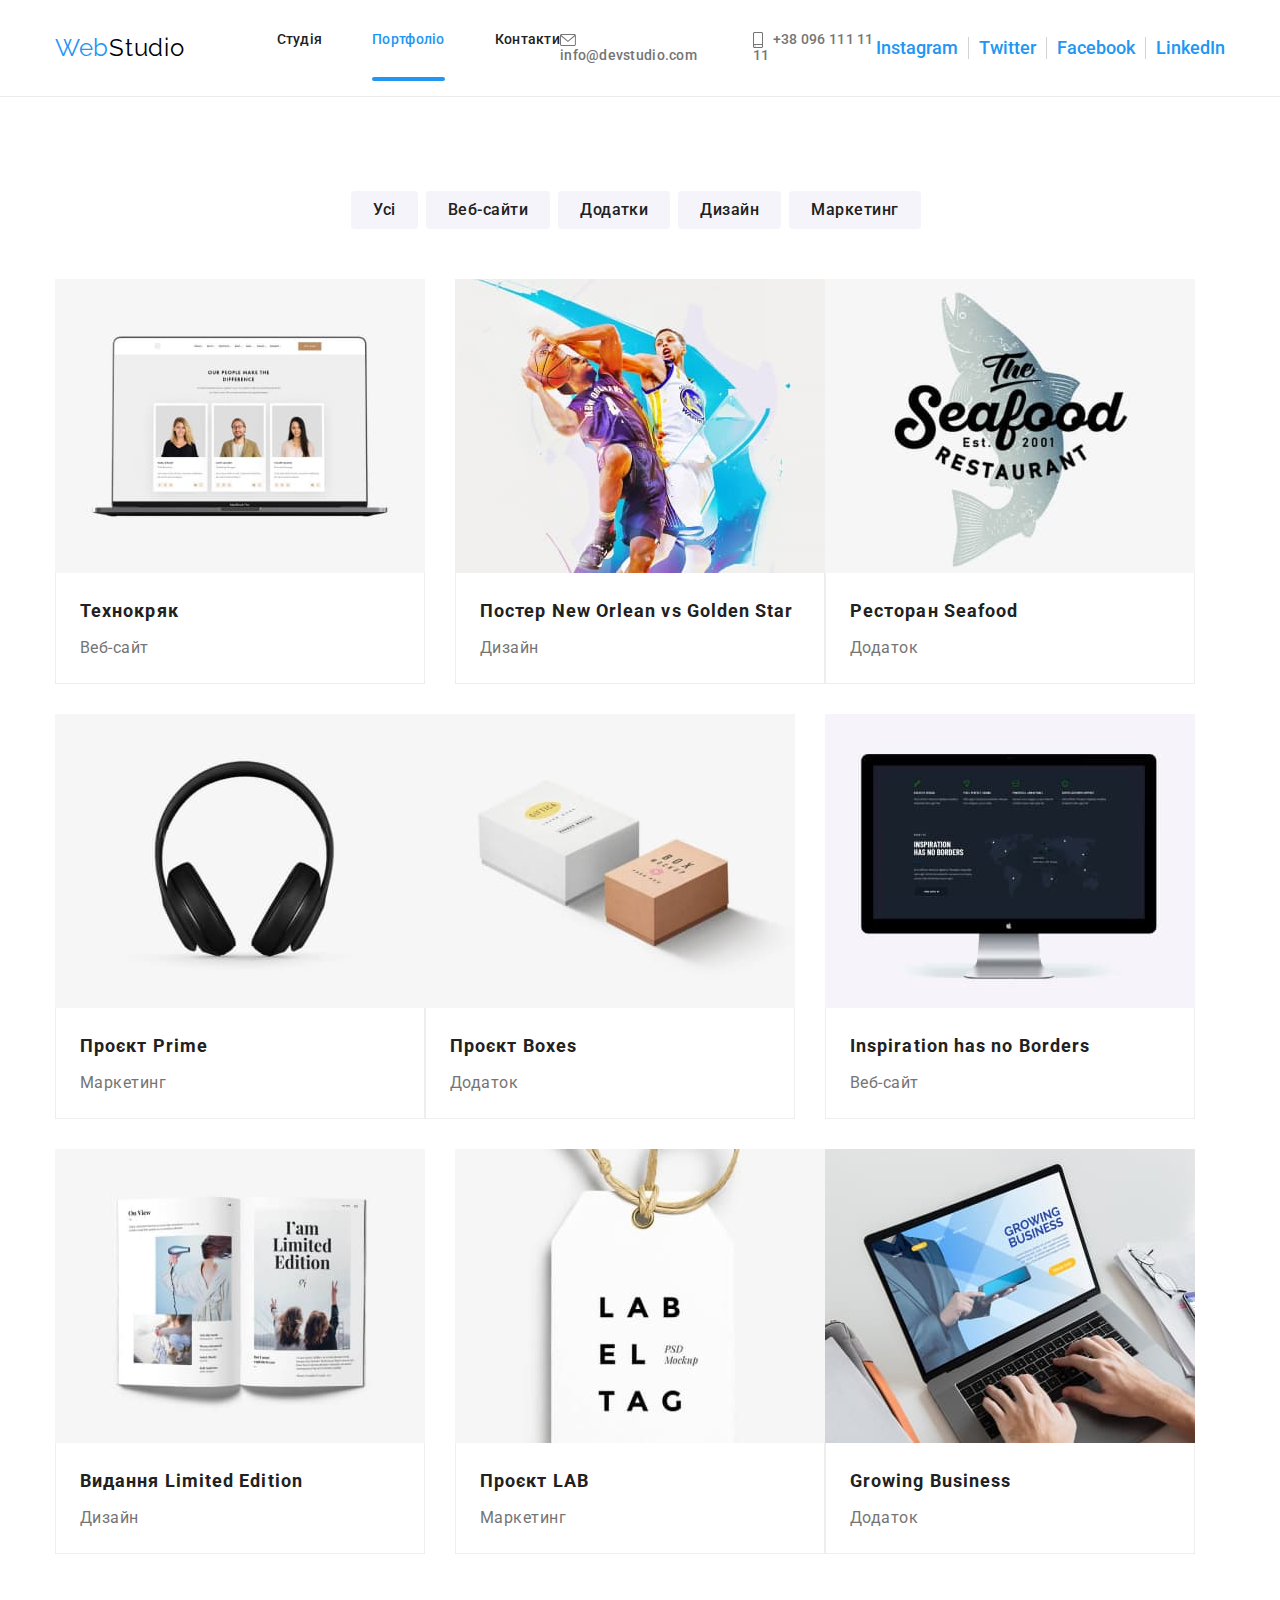
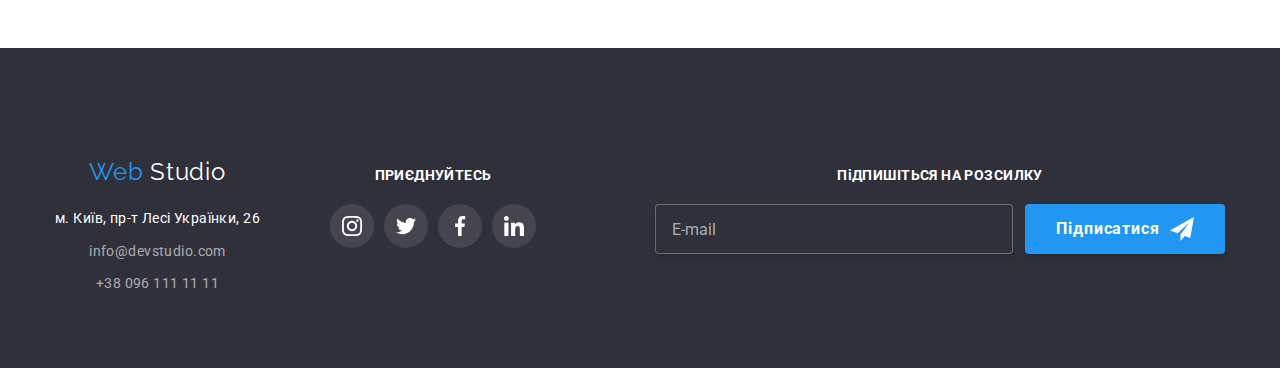
==== commit 2c910459: "12.12.2022" ====
--- a/portfolio.html
+++ b/portfolio.html
@@ -18,28 +18,50 @@
     <header class="header__border">
         <div class="conteiner main__nav">
             <a class="logo" href="" lang="en"><span class="logo--blue">Web</span><span class="logo--black">Studio</span></a>
-            <nav class="nav">
-                <ul class="nav__site">
-                    <li class="nav__item"><a class="nav__link link " href="./index.html">Студія</a></li>
-                    <li class="nav__item"><a class="nav__link link current" href="./portfolio.html">Портфоліо</a></li>
-                    <li class="nav__item"><a class="nav__link link" href="">Контакти</a></li>
+            <div data-menu class="menu-bg " id="menu-bg">
+                <nav>
+                    <ul class="nav__site">
+                        <li class="nav__item"><a class="nav__link link " href="./index.html">Студія</a></li>
+                        <li class="nav__item"><a class="nav__link link current" href="./portfolio.html">Портфоліо</a></li>
+                        <li class="nav__item"><a class="nav__link link" href="">Контакти</a></li>
+                    </ul>
+                </nav>
+                <ul class="contact">
+                    <li class="contact__item">
+                        <a class="contact__link email-mobile link" href="mailto:info@devstudio.com">
+                            <svg class="contact__envelope">
+                                <use href="./img/symbol-defs.svg#icon-envelope"></use>
+                            </svg>info@devstudio.com</a>
+                    </li>
+                    <li class="contact__item">
+        
+                        <a class="contact__link tel-mobile link" href="tel:+380961111111">
+                            <svg class="contact__smartphone">
+                                <use href="./img/symbol-defs.svg#icon-smartphone"></use>
+                            </svg>+38 096 111 11 11</a>
+                    </li>
                 </ul>
-            </nav>
-            <ul class="contact">
-                <li class="contact__item">
-                    <a class="contact__link link" href="mailto:info@devstudio.com">
-                        <svg class="contact__envelope">
-                            <use href="./img/symbol-defs.svg#icon-envelope"></use>
-                        </svg>info@devstudio.com</a>
-                </li>
-                <li class="contact__item">
-            
-                    <a class="contact__link link" href="tel:+380961111111">
-                        <svg class="contact__smartphone">
-                            <use href="./img/symbol-defs.svg#icon-smartphone"></use>
-                        </svg>+38 096 111 11 11</a>
-                </li>
-            </ul>
+                <ul class="mobile-social">
+                    <li class="mobile-social__item">
+                        <a class="mobile-social__link" href="">Instagram</a>
+                    </li>
+                    <li class="mobile-social__item">
+                        <a class="mobile-social__link" href="">Twitter</a>
+                    </li>
+                    <li class="mobile-social__item">
+                        <a class="mobile-social__link" href="">Facebook</a>
+                    </li>
+                    <li class="mobile-social__item">
+                        <a class="mobile-social__link" href="">LinkedIn</a>
+                    </li>
+                </ul>
+            </div>
+            <button data-menu-button aria-expanded="false" aria-controls="menu-bg" type="button" class="menu-button ">
+                <svg width="24" height="16" aria-label="Мобільне меню">
+                    <use class="menu-button__open" href="/img/symbol-defs.svg#icon-menu_24px"></use>
+                    <use class="menu-button__close" href="/img/symbol-defs.svg#icon-close_24px"></use>
+                </svg>
+            </button>
         </div>
    </header>
     <main>
@@ -231,9 +253,9 @@
                         </button>
                     </div>
                 </div>
-            </div>
-            
+            </div>  
     </footer>
+    <script src="./js/menu.js"></script>
 </body>
     
 </html>--- a/css/main.min.css
+++ b/css/main.min.css
@@ -1,5 +1 @@
-<<<<<<< HEAD
-.nav__site,.contact,.section__list,.social-list,.clients,.footer-social__list,.portfolio-filter,.projects,.mobile-social{list-style:none;padding:0;margin:0}.footer-subscribe__button,.form__checkbox,.portfolio-filter,.features__icon,.social-list,.social-list__links,.clients__link,.footer-social__links{display:-webkit-box;display:-ms-flexbox;display:flex;-webkit-box-align:center;-ms-flex-align:center;align-items:center;-webkit-box-pack:center;-ms-flex-pack:center;justify-content:center}html{-webkit-box-sizing:border-box;box-sizing:border-box}*,*::before,*::after{-webkit-box-sizing:inherit;box-sizing:inherit}.page{color:#757575;background-color:#fff;font-family:"Roboto",sans-serif}.conteiner{padding-left:15px;padding-right:15px;margin-left:auto;margin-right:auto}@media screen and (min-width: 480px){.conteiner{width:480px}}@media screen and (min-width: 768px){.conteiner{width:768px}}@media screen and (min-width: 1200px){.conteiner{width:1200px}}.list{list-style:none;padding:0;margin:0}.link{font-weight:500;font-size:14px;line-height:1.14;letter-spacing:.02em}.img-project{display:block}.section{padding-bottom:94px;padding-top:94px}.section__list{display:-webkit-box;display:-ms-flexbox;display:flex}@media screen and (max-width: 767px){.section__list{display:block}}.section__title{color:#212121;margin-top:0;margin-bottom:50px;font-weight:700;font-size:36px;line-height:1.2;text-align:center;letter-spacing:.03em}.header__border{position:relative;border-bottom:1px solid #ececec}.logo{text-decoration:none;font-family:"Raleway",sans-serif;font-size:26px;line-height:1.19;letter-spacing:.03em}@media screen and (min-width: 480px){.logo{font-size:24px;line-height:1.17}}.logo--blue{color:#2196f3}.logo--black{color:#000}.main__nav{display:-webkit-box;display:-ms-flexbox;display:flex;-webkit-box-align:center;-ms-flex-align:center;align-items:center;-webkit-box-pack:justify;-ms-flex-pack:justify;justify-content:space-between}.menu-button{z-index:1;display:inline-block;padding:0;width:40px;height:40px;border:none;background-color:#fff;margin-bottom:10px;margin-top:10px;cursor:pointer}.menu-button .menu-button__close{display:none}@media screen and (min-width: 768px){.menu-button{display:none}}.menu-button.is-open .menu-button__close{display:block}.menu-button.is-open .menu-button__close:hover{fill:#2196f3}.menu-button.is-open .menu-button__open{display:none}@media screen and (max-width: 767px){.menu-bg{display:none;position:absolute;left:0;top:0;width:100%;height:auto;background-color:#fff;padding:48px 40px}.menu-bg.is-open{display:block}}@media screen and (min-width: 768px){.menu-bg{display:-webkit-box;display:-ms-flexbox;display:flex;-webkit-box-flex:1;-ms-flex-positive:1;flex-grow:1;-webkit-box-pack:justify;-ms-flex-pack:justify;justify-content:space-between}}.nav__site .link.current{color:#2196f3}@media screen and (min-width: 768px){.nav__site{margin-left:87px;display:-webkit-box;display:-ms-flexbox;display:flex}}@media screen and (min-width: 1200px){.nav__site{margin-left:92px}}.nav__site .nav__link{color:#212121;text-decoration:none;display:block;-webkit-transition:color 250ms cubic-bezier(0.4, 0, 0.2, 1);transition:color 250ms cubic-bezier(0.4, 0, 0.2, 1)}.nav__site .nav__link:hover,.nav__site .nav__link:focus{color:#2196f3}@media screen and (max-width: 767px){.nav__site .nav__link{font-size:40px;line-height:1.17}}@media screen and (min-width: 768px){.nav__site .nav__link{position:relative;padding-bottom:32px;padding-top:32px}.nav__site .nav__link.current::after{position:absolute;left:0;bottom:-1px;content:"";display:block;width:100%;height:4px;background-color:#2196f3;border-radius:2px}}@media screen and (max-width: 767px){.nav__site:last-child{margin-bottom:302px}}@media screen and (min-width: 768px){.nav__item{margin-right:50px}.nav__item:last-child{margin-right:0}}@media screen and (max-width: 767px){.nav__item{padding-bottom:32px}.nav__item:last-child{padding-bottom:0}}.contact{display:-webkit-box;display:-ms-flexbox;display:flex}@media screen and (max-width: 767px){.contact{-webkit-box-orient:vertical;-webkit-box-direction:reverse;-ms-flex-direction:column-reverse;flex-direction:column-reverse}}@media screen and (min-width: 768px){.contact__item+.contact__item{margin-left:50px}}.contact__link{color:#757575;text-decoration:none;display:block;-webkit-transition:color 250ms cubic-bezier(0.4, 0, 0.2, 1);transition:color 250ms cubic-bezier(0.4, 0, 0.2, 1)}.contact__link:hover,.contact__link:focus{color:#2196f3}@media screen and (min-width: 768px){.contact__link{padding-top:32px;padding-bottom:32px}}@media screen and (max-width: 767px){.contact__item:last-child{padding-bottom:32px}.email-mobile{font-size:24px;line-height:1.16;margin-bottom:64px}.tel-mobile{font-size:34px;line-height:1.17;color:#2196f3}}.mobile-social{display:-webkit-box;display:-ms-flexbox;display:flex;-webkit-box-align:center;-ms-flex-align:center;align-items:center}.mobile-social__item{font-weight:500;font-size:18px;line-height:1.22;padding-left:10px;padding-right:10px;border-right:1px solid rgba(33,33,33,.2)}.mobile-social__itemlast-child{padding-right:0}.mobile-social__itemfirst-child{padding-left:0}.mobile-social__link{text-decoration:none;color:#2196f3}.hero{background-color:#2f303a;text-align:center;padding-top:200px;padding-bottom:200px}.hero__title{color:#fff;width:696px;margin:0 auto 30px;font-weight:900;font-size:44px;line-height:1.36;letter-spacing:.06em;text-transform:uppercase}.hero__button{color:#fff;background-color:#2196f3;-webkit-box-shadow:0px 4px 4px 0px rgba(0,0,0,.25);box-shadow:0px 4px 4px 0px rgba(0,0,0,.25);-webkit-transition:background-color 250ms cubic-bezier(0.4, 0, 0.2, 1);transition:background-color 250ms cubic-bezier(0.4, 0, 0.2, 1);display:inline-block;font-family:inherit;font-weight:700;font-size:16px;line-height:1.88;-webkit-box-align:center;-ms-flex-align:center;align-items:center;text-align:center;letter-spacing:.06em;cursor:pointer;border-radius:4px;border:none;padding:10px 32px;min-width:216px;height:50px}.hero__button:hover{background-color:#188ce8}.backdrop{position:fixed;z-index:2;top:0;left:0;width:100%;height:100%;background-color:rgba(0,0,0,.2);opacity:1;-webkit-transition:opacity 250ms cubic-bezier(0.4, 0, 0.2, 1);transition:opacity 250ms cubic-bezier(0.4, 0, 0.2, 1);overflow-y:scroll}.backdrop.is-hidden{opacity:0;pointer-events:none}@media screen and (max-width: 767px){.backdrop{width:480px;padding:93px 15px}}@media screen and (min-width: 768px){.backdrop.is-hidden .modal{-webkit-transform:translate(-50%, -50%) scale(0.5);transform:translate(-50%, -50%) scale(0.5)}}.modal{-webkit-transition:-webkit-transform 250ms cubic-bezier(0.4, 0, 0.2, 1);transition:-webkit-transform 250ms cubic-bezier(0.4, 0, 0.2, 1);transition:transform 250ms cubic-bezier(0.4, 0, 0.2, 1);transition:transform 250ms cubic-bezier(0.4, 0, 0.2, 1), -webkit-transform 250ms cubic-bezier(0.4, 0, 0.2, 1);background-color:#fff;border:1px solid rgba(0,0,0,.1);border-radius:4px;-webkit-box-shadow:0px 2px 1px 0px rgba(0,0,0,.2),0px 1px 1px 0px rgba(0,0,0,.14),0px 1px 3px 0px rgba(0,0,0,.12);box-shadow:0px 2px 1px 0px rgba(0,0,0,.2),0px 1px 1px 0px rgba(0,0,0,.14),0px 1px 3px 0px rgba(0,0,0,.12);padding:40px}@media screen and (max-width: 1199px){.modal{min-width:450px;position:relative}}@media screen and (min-width: 768px){.modal{position:absolute;top:50%;left:50%;-webkit-transform:translate(-50%, -50%) scale(1);transform:translate(-50%, -50%) scale(1)}}@media screen and (min-width: 1200px){.modal{min-width:528px}}.modal__btn--close{position:absolute;-webkit-transition:fill 250ms cubic-bezier(0.4, 0, 0.2, 1);transition:fill 250ms cubic-bezier(0.4, 0, 0.2, 1);top:8px;right:8px;width:30px;height:30px;border:1px solid rgba(0,0,0,.1);border-radius:50%;cursor:pointer;background:rgba(0,0,0,0);fill:#000}.modal__btn--close:hover{fill:#2196f3}.form__title{color:#212121;font-weight:700;font-size:20px;text-align:center;margin-top:0;margin-bottom:12px}@media screen and (max-width: 1199px){.form__title{line-height:1.5}}@media screen and (min-width: 1200px){.form__title{line-height:1.15}}.form__field{position:relative;width:100%;height:58px;margin-bottom:10px}.form__label{display:block;text-align:left;font-weight:400;font-size:12px;line-height:1.17;margin-bottom:4px}.form__input{display:block;padding-left:42px;padding-top:12px;padding-bottom:12px;width:100%;height:40px;border:1px solid rgba(33,33,33,.2);border-radius:4px;-webkit-transition:border 250ms cubic-bezier(0.4, 0, 0.2, 1);transition:border 250ms cubic-bezier(0.4, 0, 0.2, 1);outline:none}.form__input:hover{border:1px solid #2196f3}.form__input:hover+.form__icon{fill:#2196f3}.form__icon{position:absolute;top:50%;left:15px;-webkit-transition:fill 250ms cubic-bezier(0.4, 0, 0.2, 1);transition:fill 250ms cubic-bezier(0.4, 0, 0.2, 1)}.form__comment{height:138px;margin-bottom:20px}@media screen and (max-width: 1199px){.form__comment{width:370px}}@media screen and (min-width: 1200px){.form__comment{width:448px}}.form__comment--area{display:block;height:120px;padding:12px 16px;resize:none}.form__comment--area::-webkit-input-placeholder{color:rgba(117,117,117,.5)}.form__comment--area::-moz-placeholder{color:rgba(117,117,117,.5)}.form__comment--area:-ms-input-placeholder{color:rgba(117,117,117,.5)}.form__comment--area::-ms-input-placeholder{color:rgba(117,117,117,.5)}.form__comment--area::placeholder{color:rgba(117,117,117,.5)}.form__checkbox{margin-bottom:30px}@media screen and (max-width: 1199px){.form__lable--checkbox{font-size:12px;line-height:1.17}}@media screen and (min-width: 1200px){.form__lable--checkbox{font-size:14px;line-height:1.71}}.form__link{color:#2196f3}.form__check{-webkit-appearance:none;-moz-appearance:none;appearance:none;position:absolute}.form__icon--check{margin-right:7px;fill:#fff;border:#212121 solid 2px;border-radius:2px;vertical-align:text-bottom}.form__check:checked+.form__icon--check{fill:#fff;background-color:#2196f3;border:none}.form__button{color:#fff;background-color:#2196f3;-webkit-box-shadow:0px 4px 4px 0px rgba(0,0,0,.15);box-shadow:0px 4px 4px 0px rgba(0,0,0,.15);-webkit-transition:background-color 250ms cubic-bezier(0.4, 0, 0.2, 1);transition:background-color 250ms cubic-bezier(0.4, 0, 0.2, 1);display:inline-block;font-family:inherit;font-weight:700;font-size:16px;line-height:1.88;-webkit-box-align:center;-ms-flex-align:center;align-items:center;text-align:center;letter-spacing:.06em;cursor:pointer;border-radius:4px;border:none;min-width:200px;height:50px}.form__button:hover{background-color:#188ce8}.section__features{margin-right:30px}.section__features:last-child{margin-right:0}.features__title{margin-top:0;margin-bottom:10px;color:#212121;font-weight:700;font-size:14px;line-height:1.14;letter-spacing:.03em}.features__about{margin-top:0;margin-bottom:0;font-weight:400;font-size:14px;line-height:1.71;letter-spacing:.03em}.work{padding-top:0}@media screen and (max-width: 1199px){.work{display:none}}.work-item{position:relative;margin-right:30px}.work-item:last-child{margin-right:0}.work-item__label{position:absolute;bottom:0;width:100%;height:70px;background-color:rgba(47,48,58,.8);display:-webkit-box;display:-ms-flexbox;display:flex;-webkit-box-align:center;-ms-flex-align:center;align-items:center;-webkit-box-pack:center;-ms-flex-pack:center;justify-content:center}.work-item__name{text-transform:uppercase;font-weight:700;font-size:14px;line-height:1.14;color:#fff}.team{background-color:#f5f4fa}.team-list{background-color:#fff;-webkit-box-shadow:0px 2px 1px 0px rgba(0,0,0,.2),0px 1px 1px 0px rgba(0,0,0,.14),0px 1px 3px 0px rgba(0,0,0,.12);box-shadow:0px 2px 1px 0px rgba(0,0,0,.2),0px 1px 1px 0px rgba(0,0,0,.14),0px 1px 3px 0px rgba(0,0,0,.12);border-bottom-left-radius:4px;border-bottom-right-radius:4px;margin-right:30px}.team-list:last-child{margin-right:0}.team-list__worker{padding-top:30px;padding-bottom:30px}.team-list__name{color:#212121;margin-top:0;margin-bottom:10px;font-weight:500;font-size:16px;line-height:1.19;text-align:center;letter-spacing:.03em}.team-list__position{margin-top:0;margin-bottom:0;font-weight:400;font-size:16px;line-height:19px;text-align:center;letter-spacing:.03em}.contact-section{background-color:#2f303a;padding-top:60px;padding-bottom:60px}.contact-section .logo{display:inline-block;margin-bottom:20px}.footer-connect{display:-webkit-box;display:-ms-flexbox;display:flex;-webkit-box-align:baseline;-ms-flex-align:baseline;align-items:baseline}.logo--white{color:#fff;font-family:"Raleway",sans-serif;font-size:26px;line-height:1.19;letter-spacing:.03em}.link-footer{font-style:normal;font-weight:400;font-size:14px;line-height:1.71;letter-spacing:.03em;margin-bottom:9px}.link-footer:last-child{margin-bottom:0;display:inline-block}.link-footer__address{color:#fff;text-decoration:none;-webkit-transition:color 250ms cubic-bezier(0.4, 0, 0.2, 1);transition:color 250ms cubic-bezier(0.4, 0, 0.2, 1)}.link-footer__address:hover,.link-footer__address:focus{color:#2196f3}.link-footer__connect{color:rgba(255,255,255,.6);text-decoration:none;-webkit-transition:color 250ms cubic-bezier(0.4, 0, 0.2, 1);transition:color 250ms cubic-bezier(0.4, 0, 0.2, 1)}.link-footer__connect:hover,.link-footer__connect:focus{color:#2196f3}.footer-subscribe{margin-left:auto}.footer-subscribe__title{color:#fff;margin-top:0;margin-bottom:20px;font-weight:700;font-size:14px;line-height:1.14;letter-spacing:.03em}.footer-subscribe__item{display:-webkit-box;display:-ms-flexbox;display:flex}.footer-subscribe__input{margin-right:12px;width:358px;height:50px;padding-left:16px;padding-top:15px;padding-bottom:15px;background-color:#2f303a;border:1px solid rgba(255,255,255,.3);border-radius:4px;-webkit-box-shadow:0px 4px 4px 0px rgba(0,0,0,.15);box-shadow:0px 4px 4px 0px rgba(0,0,0,.15);color:#fff;outline:none}.footer-subscribe__input::-webkit-input-placeholder{color:rgba(255,255,255,.6)}.footer-subscribe__input::-moz-placeholder{color:rgba(255,255,255,.6)}.footer-subscribe__input:-ms-input-placeholder{color:rgba(255,255,255,.6)}.footer-subscribe__input::-ms-input-placeholder{color:rgba(255,255,255,.6)}.footer-subscribe__input::placeholder{color:rgba(255,255,255,.6)}.footer-subscribe__button{color:#fff;background-color:#2196f3;-webkit-box-shadow:0px 4px 4px 0px rgba(0,0,0,.15);box-shadow:0px 4px 4px 0px rgba(0,0,0,.15);font-family:inherit;font-weight:700;font-size:16px;line-height:1.88;text-align:left;letter-spacing:.06em;cursor:pointer;border-radius:4px;border:none;min-width:200px;height:50px}.footer-subscribe__icon{margin-left:10px}.portfolio-filter__item{margin-right:8px}.portfolio-filter__item:last-child{margin-right:0}.filter{color:#212121;background-color:#f5f4fa;display:inline-block;font-family:inherit;font-weight:500;font-size:16px;line-height:1.63;text-align:center;letter-spacing:.03em;cursor:pointer;border-radius:4px;padding:6px 22px;height:38px;border:none;-webkit-transition:color 250ms cubic-bezier(0.4, 0, 0.2, 1),background-color 250ms cubic-bezier(0.4, 0, 0.2, 1),-webkit-box-shadow 250ms cubic-bezier(0.4, 0, 0.2, 1);transition:color 250ms cubic-bezier(0.4, 0, 0.2, 1),background-color 250ms cubic-bezier(0.4, 0, 0.2, 1),-webkit-box-shadow 250ms cubic-bezier(0.4, 0, 0.2, 1);transition:color 250ms cubic-bezier(0.4, 0, 0.2, 1),background-color 250ms cubic-bezier(0.4, 0, 0.2, 1),box-shadow 250ms cubic-bezier(0.4, 0, 0.2, 1);transition:color 250ms cubic-bezier(0.4, 0, 0.2, 1),background-color 250ms cubic-bezier(0.4, 0, 0.2, 1),box-shadow 250ms cubic-bezier(0.4, 0, 0.2, 1),-webkit-box-shadow 250ms cubic-bezier(0.4, 0, 0.2, 1)}.filter:hover,.filter:focus{color:#fff;background-color:#2196f3;-webkit-box-shadow:0px 2px 2px 0px rgba(0,0,0,.12),0px 1px 2px 0px rgba(0,0,0,.08),0px 3px 1px 0px rgba(0,0,0,.1);box-shadow:0px 2px 2px 0px rgba(0,0,0,.12),0px 1px 2px 0px rgba(0,0,0,.08),0px 3px 1px 0px rgba(0,0,0,.1)}.projects{display:-webkit-box;display:-ms-flexbox;display:flex;-ms-flex-wrap:wrap;flex-wrap:wrap;margin-top:50px}.projects__item{width:370px;margin-right:30px;margin-bottom:30px}.projects__item:nth-child(3n){margin-right:0}.projects__item:nth-last-child(-n+3){margin-bottom:0}.projects__link{display:inline-block;-webkit-transition:-webkit-box-shadow 250ms cubic-bezier(0.4, 0, 0.2, 1);transition:-webkit-box-shadow 250ms cubic-bezier(0.4, 0, 0.2, 1);transition:box-shadow 250ms cubic-bezier(0.4, 0, 0.2, 1);transition:box-shadow 250ms cubic-bezier(0.4, 0, 0.2, 1), -webkit-box-shadow 250ms cubic-bezier(0.4, 0, 0.2, 1);text-decoration:none}.projects__link:hover{-webkit-box-shadow:1px 4px 6px 0px rgba(0,0,0,.16),0px 4px 4px 0px rgba(0,0,0,.06),0px 1px 1px 0px rgba(0,0,0,.12);box-shadow:1px 4px 6px 0px rgba(0,0,0,.16),0px 4px 4px 0px rgba(0,0,0,.06),0px 1px 1px 0px rgba(0,0,0,.12)}.projects__link:hover .projects__discription{-webkit-transform:translateY(0);transform:translateY(0);-webkit-transition:-webkit-transform 250ms cubic-bezier(0.4, 0, 0.2, 1);transition:-webkit-transform 250ms cubic-bezier(0.4, 0, 0.2, 1);transition:transform 250ms cubic-bezier(0.4, 0, 0.2, 1);transition:transform 250ms cubic-bezier(0.4, 0, 0.2, 1), -webkit-transform 250ms cubic-bezier(0.4, 0, 0.2, 1)}.projects__overlay-box{position:relative;overflow:hidden}.projects__discription{position:absolute;top:0;left:0;display:inline-block;padding:63px 24px;margin-top:0;text-align:left;width:100%;height:100%;font-weight:400;font-size:18px;line-height:1.6;letter-spacing:.03em;color:#fff;background-color:rgba(33,150,243,.9);-webkit-transform:translateY(101%);transform:translateY(101%);-webkit-transition:-webkit-transform 250ms cubic-bezier(0.4, 0, 0.2, 1);transition:-webkit-transform 250ms cubic-bezier(0.4, 0, 0.2, 1);transition:transform 250ms cubic-bezier(0.4, 0, 0.2, 1);transition:transform 250ms cubic-bezier(0.4, 0, 0.2, 1), -webkit-transform 250ms cubic-bezier(0.4, 0, 0.2, 1)}.projects__card{border:1px solid #eee;border-top:none;padding:20px 24px}.projects__name{color:#212121;font-weight:700;font-size:18px;line-height:2;letter-spacing:.06em;text-decoration:none;margin-top:0;margin-bottom:4px}.projects__filter{color:#757575;font-weight:400;font-size:16px;line-height:1.88;letter-spacing:.03em;margin-top:0;margin-bottom:0px}@media screen and (max-width: 767px){.contact__envelope,.contact__smartphone{display:none}}.contact__envelope{width:16px;height:12px;margin-right:10px;fill:currentColor;vertical-align:middle}.contact__smartphone{width:10px;height:16px;margin-right:10px;fill:currentColor;vertical-align:middle}.overlay{width:1600px;height:600px;margin-left:auto;margin-right:auto;background-image:-webkit-gradient(linear, left top, right top, from(rgba(47, 48, 58, 0.4)), to(rgba(47, 48, 58, 0.4))),url(../img/overlay.jpg);background-image:linear-gradient(to right, rgba(47, 48, 58, 0.4), rgba(47, 48, 58, 0.4)),url(../img/overlay.jpg);background-repeat:no-repeat;background-position:center;background-size:cover}@media screen and (max-width: 767px){.overlay{width:480px;padding:0 15}}.features__icon{width:270px;height:120px;background-color:#f5f4fa;border-radius:4px;margin-bottom:30px}.social-list{margin-top:16px}.social-list__item{width:44px;height:44px;background-color:#fff;margin-right:10px;border-radius:50%;-webkit-transition:background-color 250ms cubic-bezier(0.4, 0, 0.2, 1);transition:background-color 250ms cubic-bezier(0.4, 0, 0.2, 1)}.social-list__item:hover{background-color:#2196f3}.social-list__item:last-child{margin-right:0}.social-list__links{width:100%;height:100%;fill:#afb1b8;-webkit-transition:fill 250ms cubic-bezier(0.4, 0, 0.2, 1);transition:fill 250ms cubic-bezier(0.4, 0, 0.2, 1)}.social-list__links:hover{fill:#fff}.clients{display:-webkit-box;display:-ms-flexbox;display:flex}.clients__item{width:170px;height:92px;margin-right:30px;border:1px solid #afb1b8;border-radius:4px;-webkit-transition:border-color 250ms cubic-bezier(0.4, 0, 0.2, 1);transition:border-color 250ms cubic-bezier(0.4, 0, 0.2, 1)}.clients__item:hover,.clients__item:focus{border-color:#2196f3}.clients__item:last-child{margin-right:0}.clients__link{border-color:#afb1b8;fill:#afb1b8;width:100%;height:100%;-webkit-transition:border-color 250ms cubic-bezier(0.4, 0, 0.2, 1),fill 250ms cubic-bezier(0.4, 0, 0.2, 1);transition:border-color 250ms cubic-bezier(0.4, 0, 0.2, 1),fill 250ms cubic-bezier(0.4, 0, 0.2, 1)}.clients__link:hover,.clients__link:focus{border-color:#2196f3;fill:#2196f3}.footer-social{margin-left:70px}.footer-social__title{color:#fff;margin-top:0;margin-bottom:20px;font-weight:700;font-size:14px;line-height:1.14;letter-spacing:.03em}.footer-social__list{display:-webkit-box;display:-ms-flexbox;display:flex;-webkit-box-pack:justify;-ms-flex-pack:justify;justify-content:space-between}.footer-social__item{width:44px;height:44px;background-color:rgba(255,255,255,.1);margin-right:10px;border-radius:50%;-webkit-transition:background-color 250ms cubic-bezier(0.4, 0, 0.2, 1);transition:background-color 250ms cubic-bezier(0.4, 0, 0.2, 1)}.footer-social__item:hover{background-color:#2196f3}.footer-social__item:last-child{margin-right:0}.footer-social__links{width:100%;height:100%;fill:#fff}/*# sourceMappingURL=main.min.css.map */
-=======
-.nav__site,.contact,.section__list,.social-list,.clients,.footer-social__list,.portfolio-filter,.projects{list-style:none;padding:0;margin:0}.footer-subscribe__button,.form__checkbox,.portfolio-filter,.features__icon,.social-list,.social-list__links,.clients__link,.footer-social__links{display:-webkit-box;display:-ms-flexbox;display:flex;-webkit-box-align:center;-ms-flex-align:center;align-items:center;-webkit-box-pack:center;-ms-flex-pack:center;justify-content:center}html{-webkit-box-sizing:border-box;box-sizing:border-box}*,*::before,*::after{-webkit-box-sizing:inherit;box-sizing:inherit}.page{color:#757575;background-color:#fff;font-family:"Roboto",sans-serif}.conteiner{width:1200px;padding-left:15px;padding-right:15px;margin-left:auto;margin-right:auto}.list{list-style:none;padding:0;margin:0}.link{font-weight:500;font-size:14px;line-height:1.14;letter-spacing:.02em}.img-project{display:block}.section{padding-bottom:94px;padding-top:94px}.section__list{display:-webkit-box;display:-ms-flexbox;display:flex}.section__title{color:#212121;margin-top:0;margin-bottom:50px;font-weight:700;font-size:36px;line-height:1.2;text-align:center;letter-spacing:.03em}.header__border{border-bottom:1px solid #ececec}.logo{text-decoration:none;font-family:"Raleway",sans-serif;font-size:26px;line-height:1.19;letter-spacing:.03em}.logo--blue{color:#2196f3}.logo--black{color:#000}.main__nav{display:-webkit-box;display:-ms-flexbox;display:flex;-webkit-box-align:center;-ms-flex-align:center;align-items:center}.nav{margin-left:93px}.nav__site{display:-webkit-box;display:-ms-flexbox;display:flex}.nav__site .link.current{color:#2196f3}.nav__site .nav__link{position:relative;color:#212121;text-decoration:none;display:block;padding-top:32px;padding-bottom:32px;-webkit-transition:color 250ms cubic-bezier(0.4, 0, 0.2, 1);transition:color 250ms cubic-bezier(0.4, 0, 0.2, 1)}.nav__site .nav__link:hover,.nav__site .nav__link:focus{color:#2196f3}.nav__site .nav__link.current::after{position:absolute;left:0;bottom:-1px;content:"";display:block;width:100%;height:4px;background-color:#2196f3;border-radius:2px}.nav__item{margin-right:50px}.nav__item:last-child{margin-right:0}.contact{display:-webkit-box;display:-ms-flexbox;display:flex;margin-left:auto}.contact__item+.contact__item{margin-left:50px}.contact__link{color:#757575;text-decoration:none;display:block;padding-top:32px;padding-bottom:32px;-webkit-transition:color 250ms cubic-bezier(0.4, 0, 0.2, 1);transition:color 250ms cubic-bezier(0.4, 0, 0.2, 1)}.contact__link:hover,.contact__link:focus{color:#2196f3}.hero{background-color:#2f303a;text-align:center;padding-top:200px;padding-bottom:200px}.hero__title{color:#fff;width:696px;margin:0 auto 30px;font-weight:900;font-size:44px;line-height:1.36;letter-spacing:.06em;text-transform:uppercase}.hero__button{color:#fff;background-color:#2196f3;-webkit-box-shadow:0px 4px 4px 0px rgba(0,0,0,.25);box-shadow:0px 4px 4px 0px rgba(0,0,0,.25);-webkit-transition:background-color 250ms cubic-bezier(0.4, 0, 0.2, 1);transition:background-color 250ms cubic-bezier(0.4, 0, 0.2, 1);display:inline-block;font-family:inherit;font-weight:700;font-size:16px;line-height:1.88;-webkit-box-align:center;-ms-flex-align:center;align-items:center;text-align:center;letter-spacing:.06em;cursor:pointer;border-radius:4px;border:none;padding:10px 32px;min-width:216px;height:50px}.hero__button:hover{background-color:#188ce8}.backdrop{position:fixed;z-index:2;top:0;left:0;width:100%;height:100%;background-color:rgba(0,0,0,.2);opacity:1;-webkit-transition:opacity 250ms cubic-bezier(0.4, 0, 0.2, 1);transition:opacity 250ms cubic-bezier(0.4, 0, 0.2, 1)}.backdrop.is-hidden{opacity:0;pointer-events:none}.backdrop.is-hidden .modal{-webkit-transform:translate(-50%, -50%) scale(0.5);transform:translate(-50%, -50%) scale(0.5)}.modal{position:absolute;top:50%;left:50%;-webkit-transform:translate(-50%, -50%) scale(1);transform:translate(-50%, -50%) scale(1);-webkit-transition:-webkit-transform 250ms cubic-bezier(0.4, 0, 0.2, 1);transition:-webkit-transform 250ms cubic-bezier(0.4, 0, 0.2, 1);transition:transform 250ms cubic-bezier(0.4, 0, 0.2, 1);transition:transform 250ms cubic-bezier(0.4, 0, 0.2, 1), -webkit-transform 250ms cubic-bezier(0.4, 0, 0.2, 1);min-width:528px;background-color:#fff;border:1px solid rgba(0,0,0,.1);border-radius:4px;-webkit-box-shadow:0px 2px 1px 0px rgba(0,0,0,.2),0px 1px 1px 0px rgba(0,0,0,.14),0px 1px 3px 0px rgba(0,0,0,.12);box-shadow:0px 2px 1px 0px rgba(0,0,0,.2),0px 1px 1px 0px rgba(0,0,0,.14),0px 1px 3px 0px rgba(0,0,0,.12);padding:40px}.modal__btn--close{position:absolute;-webkit-transition:fill 250ms cubic-bezier(0.4, 0, 0.2, 1);transition:fill 250ms cubic-bezier(0.4, 0, 0.2, 1);top:8px;right:8px;width:30px;height:30px;border:1px solid rgba(0,0,0,.1);border-radius:50%;cursor:pointer;background:rgba(0,0,0,0);fill:#000}.modal__btn--close:hover{fill:#2196f3}.form__title{color:#212121;font-weight:700;font-size:20px;line-height:1.15;text-align:center;margin-top:0;margin-bottom:12px}.form__field{position:relative;width:100%;height:58px;margin-bottom:10px}.form__label{display:block;text-align:left;font-weight:400;font-size:12px;line-height:1.17;margin-bottom:4px}.form__input{display:block;padding-left:42px;padding-top:12px;padding-bottom:12px;width:100%;height:40px;border:1px solid rgba(33,33,33,.2);border-radius:4px;-webkit-transition:border 250ms cubic-bezier(0.4, 0, 0.2, 1);transition:border 250ms cubic-bezier(0.4, 0, 0.2, 1);outline:none}.form__input:hover{border:1px solid #2196f3}.form__input:hover+.form__icon{fill:#2196f3}.form__icon{position:absolute;top:50%;left:15px;-webkit-transition:fill 250ms cubic-bezier(0.4, 0, 0.2, 1);transition:fill 250ms cubic-bezier(0.4, 0, 0.2, 1)}.form__comment{width:448px;height:138px;margin-bottom:20px}.form__comment--area{display:block;height:120px;padding:12px 16px;resize:none}.form__comment--area::-webkit-input-placeholder{color:rgba(117,117,117,.5)}.form__comment--area::-moz-placeholder{color:rgba(117,117,117,.5)}.form__comment--area:-ms-input-placeholder{color:rgba(117,117,117,.5)}.form__comment--area::-ms-input-placeholder{color:rgba(117,117,117,.5)}.form__comment--area::placeholder{color:rgba(117,117,117,.5)}.form__checkbox{margin-bottom:30px}.form__lable--checkbox{font-size:14px;line-height:1.71}.form__link{color:#2196f3}.form__check{-webkit-appearance:none;-moz-appearance:none;appearance:none;position:absolute}.form__icon--check{margin-right:7px;fill:#fff;border:#212121 solid 2px;border-radius:2px;vertical-align:text-bottom}.form__check:checked+.form__icon--check{fill:#fff;background-color:#2196f3;border:none}.form__button{color:#fff;background-color:#2196f3;-webkit-box-shadow:0px 4px 4px 0px rgba(0,0,0,.15);box-shadow:0px 4px 4px 0px rgba(0,0,0,.15);-webkit-transition:background-color 250ms cubic-bezier(0.4, 0, 0.2, 1);transition:background-color 250ms cubic-bezier(0.4, 0, 0.2, 1);display:inline-block;font-family:inherit;font-weight:700;font-size:16px;line-height:1.88;-webkit-box-align:center;-ms-flex-align:center;align-items:center;text-align:center;letter-spacing:.06em;cursor:pointer;border-radius:4px;border:none;min-width:200px;height:50px}.form__button:hover{background-color:#188ce8}.section__features{margin-right:30px}.section__features:last-child{margin-right:0}.features__title{margin-top:0;margin-bottom:10px;color:#212121;font-weight:700;font-size:14px;line-height:1.14;letter-spacing:.03em}.features__about{margin-top:0;margin-bottom:0;font-weight:400;font-size:14px;line-height:1.71;letter-spacing:.03em}.work{padding-top:0}.work-item{position:relative;margin-right:30px}.work-item:last-child{margin-right:0}.work-item__label{position:absolute;bottom:0;width:100%;height:70px;background-color:rgba(47,48,58,.8);display:-webkit-box;display:-ms-flexbox;display:flex;-webkit-box-align:center;-ms-flex-align:center;align-items:center;-webkit-box-pack:center;-ms-flex-pack:center;justify-content:center}.work-item__name{text-transform:uppercase;font-weight:700;font-size:14px;line-height:1.14;color:#fff}.team{background-color:#f5f4fa}.team-list{margin-right:30px;background-color:#fff;-webkit-box-shadow:0px 2px 1px 0px rgba(0,0,0,.2),0px 1px 1px 0px rgba(0,0,0,.14),0px 1px 3px 0px rgba(0,0,0,.12);box-shadow:0px 2px 1px 0px rgba(0,0,0,.2),0px 1px 1px 0px rgba(0,0,0,.14),0px 1px 3px 0px rgba(0,0,0,.12);border-bottom-left-radius:4px;border-bottom-right-radius:4px}.team-list:last-child{margin-right:0}.team-list__worker{padding-top:30px;padding-bottom:30px}.team-list__name{color:#212121;margin-top:0;margin-bottom:10px;font-weight:500;font-size:16px;line-height:1.19;text-align:center;letter-spacing:.03em}.team-list__position{margin-top:0;margin-bottom:0;font-weight:400;font-size:16px;line-height:19px;text-align:center;letter-spacing:.03em}.contact-section{background-color:#2f303a;padding-top:60px;padding-bottom:60px}.contact-section .logo{display:inline-block;margin-bottom:20px}.footer-connect{display:-webkit-box;display:-ms-flexbox;display:flex;-webkit-box-align:baseline;-ms-flex-align:baseline;align-items:baseline}.logo--white{color:#fff;font-family:"Raleway",sans-serif;font-size:26px;line-height:1.19;letter-spacing:.03em}.link-footer{font-style:normal;font-weight:400;font-size:14px;line-height:1.71;letter-spacing:.03em;margin-bottom:9px}.link-footer:last-child{margin-bottom:0;display:inline-block}.link-footer__address{color:#fff;text-decoration:none;-webkit-transition:color 250ms cubic-bezier(0.4, 0, 0.2, 1);transition:color 250ms cubic-bezier(0.4, 0, 0.2, 1)}.link-footer__address:hover,.link-footer__address:focus{color:#2196f3}.link-footer__connect{color:rgba(255,255,255,.6);text-decoration:none;-webkit-transition:color 250ms cubic-bezier(0.4, 0, 0.2, 1);transition:color 250ms cubic-bezier(0.4, 0, 0.2, 1)}.link-footer__connect:hover,.link-footer__connect:focus{color:#2196f3}.footer-subscribe{margin-left:auto}.footer-subscribe__title{color:#fff;margin-top:0;margin-bottom:20px;font-weight:700;font-size:14px;line-height:1.14;letter-spacing:.03em}.footer-subscribe__item{display:-webkit-box;display:-ms-flexbox;display:flex}.footer-subscribe__input{margin-right:12px;width:358px;height:50px;padding-left:16px;padding-top:15px;padding-bottom:15px;background-color:#2f303a;border:1px solid rgba(255,255,255,.3);border-radius:4px;-webkit-box-shadow:0px 4px 4px 0px rgba(0,0,0,.15);box-shadow:0px 4px 4px 0px rgba(0,0,0,.15);color:#fff;outline:none}.footer-subscribe__input::-webkit-input-placeholder{color:rgba(255,255,255,.6)}.footer-subscribe__input::-moz-placeholder{color:rgba(255,255,255,.6)}.footer-subscribe__input:-ms-input-placeholder{color:rgba(255,255,255,.6)}.footer-subscribe__input::-ms-input-placeholder{color:rgba(255,255,255,.6)}.footer-subscribe__input::placeholder{color:rgba(255,255,255,.6)}.footer-subscribe__button{color:#fff;background-color:#2196f3;-webkit-box-shadow:0px 4px 4px 0px rgba(0,0,0,.15);box-shadow:0px 4px 4px 0px rgba(0,0,0,.15);font-family:inherit;font-weight:700;font-size:16px;line-height:1.88;text-align:left;letter-spacing:.06em;cursor:pointer;border-radius:4px;border:none;min-width:200px;height:50px}.footer-subscribe__icon{margin-left:10px}.portfolio-filter__item{margin-right:8px}.portfolio-filter__item:last-child{margin-right:0}.filter{color:#212121;background-color:#f5f4fa;display:inline-block;font-family:inherit;font-weight:500;font-size:16px;line-height:1.63;text-align:center;letter-spacing:.03em;cursor:pointer;border-radius:4px;padding:6px 22px;height:38px;border:none;-webkit-transition:color 250ms cubic-bezier(0.4, 0, 0.2, 1),background-color 250ms cubic-bezier(0.4, 0, 0.2, 1),-webkit-box-shadow 250ms cubic-bezier(0.4, 0, 0.2, 1);transition:color 250ms cubic-bezier(0.4, 0, 0.2, 1),background-color 250ms cubic-bezier(0.4, 0, 0.2, 1),-webkit-box-shadow 250ms cubic-bezier(0.4, 0, 0.2, 1);transition:color 250ms cubic-bezier(0.4, 0, 0.2, 1),background-color 250ms cubic-bezier(0.4, 0, 0.2, 1),box-shadow 250ms cubic-bezier(0.4, 0, 0.2, 1);transition:color 250ms cubic-bezier(0.4, 0, 0.2, 1),background-color 250ms cubic-bezier(0.4, 0, 0.2, 1),box-shadow 250ms cubic-bezier(0.4, 0, 0.2, 1),-webkit-box-shadow 250ms cubic-bezier(0.4, 0, 0.2, 1)}.filter:hover,.filter:focus{color:#fff;background-color:#2196f3;-webkit-box-shadow:0px 2px 2px 0px rgba(0,0,0,.12),0px 1px 2px 0px rgba(0,0,0,.08),0px 3px 1px 0px rgba(0,0,0,.1);box-shadow:0px 2px 2px 0px rgba(0,0,0,.12),0px 1px 2px 0px rgba(0,0,0,.08),0px 3px 1px 0px rgba(0,0,0,.1)}.projects{display:-webkit-box;display:-ms-flexbox;display:flex;-ms-flex-wrap:wrap;flex-wrap:wrap;margin-top:50px}.projects__item{width:370px;margin-right:30px;margin-bottom:30px}.projects__item:nth-child(3n){margin-right:0}.projects__item:nth-last-child(-n+3){margin-bottom:0}.projects__link{display:inline-block;-webkit-transition:-webkit-box-shadow 250ms cubic-bezier(0.4, 0, 0.2, 1);transition:-webkit-box-shadow 250ms cubic-bezier(0.4, 0, 0.2, 1);transition:box-shadow 250ms cubic-bezier(0.4, 0, 0.2, 1);transition:box-shadow 250ms cubic-bezier(0.4, 0, 0.2, 1), -webkit-box-shadow 250ms cubic-bezier(0.4, 0, 0.2, 1);text-decoration:none}.projects__link:hover{-webkit-box-shadow:1px 4px 6px 0px rgba(0,0,0,.16),0px 4px 4px 0px rgba(0,0,0,.06),0px 1px 1px 0px rgba(0,0,0,.12);box-shadow:1px 4px 6px 0px rgba(0,0,0,.16),0px 4px 4px 0px rgba(0,0,0,.06),0px 1px 1px 0px rgba(0,0,0,.12)}.projects__link:hover .projects__discription{-webkit-transform:translateY(0);transform:translateY(0);-webkit-transition:-webkit-transform 250ms cubic-bezier(0.4, 0, 0.2, 1);transition:-webkit-transform 250ms cubic-bezier(0.4, 0, 0.2, 1);transition:transform 250ms cubic-bezier(0.4, 0, 0.2, 1);transition:transform 250ms cubic-bezier(0.4, 0, 0.2, 1), -webkit-transform 250ms cubic-bezier(0.4, 0, 0.2, 1)}.projects__overlay-box{position:relative;overflow:hidden}.projects__discription{position:absolute;top:0;left:0;display:inline-block;padding:63px 24px;margin-top:0;text-align:left;width:100%;height:100%;font-weight:400;font-size:18px;line-height:1.6;letter-spacing:.03em;color:#fff;background-color:rgba(33,150,243,.9);-webkit-transform:translateY(101%);transform:translateY(101%);-webkit-transition:-webkit-transform 250ms cubic-bezier(0.4, 0, 0.2, 1);transition:-webkit-transform 250ms cubic-bezier(0.4, 0, 0.2, 1);transition:transform 250ms cubic-bezier(0.4, 0, 0.2, 1);transition:transform 250ms cubic-bezier(0.4, 0, 0.2, 1), -webkit-transform 250ms cubic-bezier(0.4, 0, 0.2, 1)}.projects__card{border:1px solid #eee;border-top:none;padding:20px 24px}.projects__name{color:#212121;font-weight:700;font-size:18px;line-height:2;letter-spacing:.06em;text-decoration:none;margin-top:0;margin-bottom:4px}.projects__filter{color:#757575;font-weight:400;font-size:16px;line-height:1.88;letter-spacing:.03em;margin-top:0;margin-bottom:0px}.contact__envelope{width:16px;height:12px;margin-right:10px;fill:currentColor;vertical-align:middle}.contact__smartphone{width:10px;height:16px;margin-right:10px;fill:currentColor;vertical-align:middle}.overlay{width:1600px;height:600px;margin-left:auto;margin-right:auto;background-image:-webkit-gradient(linear, left top, right top, from(rgba(47, 48, 58, 0.4)), to(rgba(47, 48, 58, 0.4))),url(../img/overlay.jpg);background-image:linear-gradient(to right, rgba(47, 48, 58, 0.4), rgba(47, 48, 58, 0.4)),url(../img/overlay.jpg);background-repeat:no-repeat;background-position:center;background-size:cover}.features__icon{width:270px;height:120px;background-color:#f5f4fa;border-radius:4px;margin-bottom:30px}.social-list{margin-top:16px}.social-list__item{width:44px;height:44px;background-color:#fff;margin-right:10px;border-radius:50%;-webkit-transition:background-color 250ms cubic-bezier(0.4, 0, 0.2, 1);transition:background-color 250ms cubic-bezier(0.4, 0, 0.2, 1)}.social-list__item:hover{background-color:#2196f3}.social-list__item:last-child{margin-right:0}.social-list__links{width:100%;height:100%;fill:#afb1b8;-webkit-transition:fill 250ms cubic-bezier(0.4, 0, 0.2, 1);transition:fill 250ms cubic-bezier(0.4, 0, 0.2, 1)}.social-list__links:hover{fill:#fff}.clients{display:-webkit-box;display:-ms-flexbox;display:flex}.clients__item{width:170px;height:92px;margin-right:30px;border:1px solid #afb1b8;border-radius:4px;-webkit-transition:border-color 250ms cubic-bezier(0.4, 0, 0.2, 1);transition:border-color 250ms cubic-bezier(0.4, 0, 0.2, 1)}.clients__item:hover,.clients__item:focus{border-color:#2196f3}.clients__item:last-child{margin-right:0}.clients__link{border-color:#afb1b8;fill:#afb1b8;width:100%;height:100%;-webkit-transition:border-color 250ms cubic-bezier(0.4, 0, 0.2, 1),fill 250ms cubic-bezier(0.4, 0, 0.2, 1);transition:border-color 250ms cubic-bezier(0.4, 0, 0.2, 1),fill 250ms cubic-bezier(0.4, 0, 0.2, 1)}.clients__link:hover,.clients__link:focus{border-color:#2196f3;fill:#2196f3}.footer-social{margin-left:70px}.footer-social__title{color:#fff;margin-top:0;margin-bottom:20px;font-weight:700;font-size:14px;line-height:1.14;letter-spacing:.03em}.footer-social__list{display:-webkit-box;display:-ms-flexbox;display:flex;-webkit-box-pack:justify;-ms-flex-pack:justify;justify-content:space-between}.footer-social__item{width:44px;height:44px;background-color:rgba(255,255,255,.1);margin-right:10px;border-radius:50%;-webkit-transition:background-color 250ms cubic-bezier(0.4, 0, 0.2, 1);transition:background-color 250ms cubic-bezier(0.4, 0, 0.2, 1)}.footer-social__item:hover{background-color:#2196f3}.footer-social__item:last-child{margin-right:0}.footer-social__links{width:100%;height:100%;fill:#fff}/*# sourceMappingURL=main.min.css.map */
->>>>>>> 226cdfa786b418f2d77f06c72fd821c5a4a1393f
+.nav__site,.contact,.section__list,.social-list,.clients,.footer-social__list,.portfolio-filter,.projects,.mobile-social{list-style:none;padding:0;margin:0}.footer-subscribe__button,.form__checkbox,.portfolio-filter,.features__icon,.social-list,.social-list__links,.clients__link,.footer-social__links{display:-webkit-box;display:-ms-flexbox;display:flex;-webkit-box-align:center;-ms-flex-align:center;align-items:center;-webkit-box-pack:center;-ms-flex-pack:center;justify-content:center}html{-webkit-box-sizing:border-box;box-sizing:border-box}*,*::before,*::after{-webkit-box-sizing:inherit;box-sizing:inherit}.page{color:#757575;background-color:#fff;font-family:"Roboto",sans-serif}.conteiner{padding-left:15px;padding-right:15px;margin-left:auto;margin-right:auto}@media screen and (min-width: 480px){.conteiner{width:480px}}@media screen and (min-width: 768px){.conteiner{width:768px}}@media screen and (min-width: 1200px){.conteiner{width:1200px}}.list{list-style:none;padding:0;margin:0}.link{font-weight:500;font-size:14px;line-height:1.14;letter-spacing:.02em}.img-project{display:block;max-width:100%;height:auto}.section{padding-bottom:60px;padding-top:60px}@media screen and (min-width: 1200px){.section{padding-bottom:94px;padding-top:94px}}.section__list{display:-webkit-box;display:-ms-flexbox;display:flex}@media screen and (max-width: 767px){.section__list{display:block}}.section__title{color:#212121;margin-top:0;font-weight:700;line-height:1.2;text-align:center;letter-spacing:.03em}@media screen and (min-width: 480px){.section__title{margin-bottom:30px;font-size:28px}}@media screen and (min-width: 1200px){.section__title{margin-bottom:50px;font-size:36px}}.header__border{position:relative;border-bottom:1px solid #ececec}.logo{text-decoration:none;font-family:"Raleway",sans-serif;font-size:26px;line-height:1.19;letter-spacing:.03em}@media screen and (min-width: 480px){.logo{font-size:24px;line-height:1.17}}.logo--blue{color:#2196f3}.logo--black{color:#000}.main__nav{display:-webkit-box;display:-ms-flexbox;display:flex;-webkit-box-align:center;-ms-flex-align:center;align-items:center;-webkit-box-pack:justify;-ms-flex-pack:justify;justify-content:space-between}.menu-button{z-index:2;display:inline-block;padding:0;width:40px;height:40px;border:none;background-color:#fff;margin-bottom:10px;margin-top:10px;cursor:pointer}.menu-button .menu-button__close{display:none}@media screen and (min-width: 768px){.menu-button{display:none}}.menu-button.is-open .menu-button__close{display:block}.menu-button.is-open .menu-button__close:hover{fill:#2196f3}.menu-button.is-open .menu-button__open{display:none}@media screen and (max-width: 767px){.menu-bg{z-index:1;display:none;position:absolute;left:0;top:0;width:100%;height:auto;background-color:#fff;padding:48px 40px}.menu-bg.is-open{display:block}}@media screen and (min-width: 768px){.menu-bg{display:-webkit-box;display:-ms-flexbox;display:flex;-webkit-box-flex:1;-ms-flex-positive:1;flex-grow:1;-webkit-box-pack:justify;-ms-flex-pack:justify;justify-content:space-between}}.nav__site .link.current{color:#2196f3}@media screen and (min-width: 768px){.nav__site{margin-left:87px;display:-webkit-box;display:-ms-flexbox;display:flex}}@media screen and (min-width: 1200px){.nav__site{margin-left:92px}}.nav__site .nav__link{color:#212121;text-decoration:none;display:block;-webkit-transition:color 250ms cubic-bezier(0.4, 0, 0.2, 1);transition:color 250ms cubic-bezier(0.4, 0, 0.2, 1)}.nav__site .nav__link:hover,.nav__site .nav__link:focus{color:#2196f3}@media screen and (max-width: 767px){.nav__site .nav__link{font-size:40px;line-height:1.17}}@media screen and (min-width: 768px){.nav__site .nav__link{position:relative;padding-bottom:32px;padding-top:32px}.nav__site .nav__link.current::after{position:absolute;left:0;bottom:-1px;content:"";display:block;width:100%;height:4px;background-color:#2196f3;border-radius:2px}}@media screen and (max-width: 767px){.nav__site:last-child{margin-bottom:302px}}@media screen and (min-width: 768px){.nav__item{margin-right:50px}.nav__item:last-child{margin-right:0}}@media screen and (max-width: 767px){.nav__item{padding-bottom:32px}.nav__item:last-child{padding-bottom:0}}.contact{display:-webkit-box;display:-ms-flexbox;display:flex}@media screen and (max-width: 767px){.contact{-webkit-box-orient:vertical;-webkit-box-direction:reverse;-ms-flex-direction:column-reverse;flex-direction:column-reverse}}@media screen and (min-width: 768px){.contact__item+.contact__item{margin-left:50px}}.contact__link{color:#757575;text-decoration:none;display:block;-webkit-transition:color 250ms cubic-bezier(0.4, 0, 0.2, 1);transition:color 250ms cubic-bezier(0.4, 0, 0.2, 1)}.contact__link:hover,.contact__link:focus{color:#2196f3}@media screen and (min-width: 768px){.contact__link{padding-top:32px;padding-bottom:32px}}@media screen and (max-width: 767px){.contact__item:last-child{padding-bottom:32px}.email-mobile{font-size:24px;line-height:1.16;margin-bottom:64px}.tel-mobile{font-size:34px;line-height:1.17;color:#2196f3}}.mobile-social{display:-webkit-box;display:-ms-flexbox;display:flex;-webkit-box-align:center;-ms-flex-align:center;align-items:center}.mobile-social__item{font-weight:500;font-size:18px;line-height:1.22;padding-left:10px;padding-right:10px;border-right:1px solid rgba(33,33,33,.2)}.mobile-social__item:last-child{padding-right:0;border:none}.mobile-social__item:first-child{padding-left:0}.mobile-social__link{text-decoration:none;color:#2196f3}.hero{background-color:#2f303a;text-align:center}@media screen and (min-width: 480px){.hero{padding-top:118px;padding-bottom:118px}}@media screen and (min-width: 1200px){.hero{padding-top:200px;padding-bottom:200px}}.hero__title{color:#fff;margin:0 auto 30px;font-weight:900;letter-spacing:.06em;text-transform:uppercase}@media screen and (min-width: 480px){.hero__title{width:360px;font-size:26px;line-height:1.62}}@media screen and (min-width: 1200px){.hero__title{width:696px;font-size:44px;line-height:1.36}}.hero__button{color:#fff;background-color:#2196f3;-webkit-box-shadow:0px 4px 4px 0px rgba(0,0,0,.25);box-shadow:0px 4px 4px 0px rgba(0,0,0,.25);-webkit-transition:background-color 250ms cubic-bezier(0.4, 0, 0.2, 1);transition:background-color 250ms cubic-bezier(0.4, 0, 0.2, 1);display:inline-block;font-family:inherit;font-weight:700;font-size:16px;line-height:1.88;-webkit-box-align:center;-ms-flex-align:center;align-items:center;text-align:center;letter-spacing:.06em;cursor:pointer;border-radius:4px;border:none;padding:10px 32px;height:50px}.hero__button:hover{background-color:#188ce8}@media screen and (min-width: 480px){.hero__button{min-width:200px}}@media screen and (min-width: 1200px){.hero__button{min-width:216px}}.backdrop{position:fixed;z-index:2;top:0;left:0;width:100%;height:100%;background-color:rgba(0,0,0,.2);opacity:1;-webkit-transition:opacity 250ms cubic-bezier(0.4, 0, 0.2, 1);transition:opacity 250ms cubic-bezier(0.4, 0, 0.2, 1);overflow-y:scroll}.backdrop.is-hidden{opacity:0;pointer-events:none}@media screen and (max-width: 767px){.backdrop{width:480px;padding:93px 15px}}@media screen and (min-width: 768px){.backdrop.is-hidden .modal{-webkit-transform:translate(-50%, -50%) scale(0.5);transform:translate(-50%, -50%) scale(0.5)}}.modal{-webkit-transition:-webkit-transform 250ms cubic-bezier(0.4, 0, 0.2, 1);transition:-webkit-transform 250ms cubic-bezier(0.4, 0, 0.2, 1);transition:transform 250ms cubic-bezier(0.4, 0, 0.2, 1);transition:transform 250ms cubic-bezier(0.4, 0, 0.2, 1), -webkit-transform 250ms cubic-bezier(0.4, 0, 0.2, 1);background-color:#fff;border:1px solid rgba(0,0,0,.1);border-radius:4px;-webkit-box-shadow:0px 2px 1px 0px rgba(0,0,0,.2),0px 1px 1px 0px rgba(0,0,0,.14),0px 1px 3px 0px rgba(0,0,0,.12);box-shadow:0px 2px 1px 0px rgba(0,0,0,.2),0px 1px 1px 0px rgba(0,0,0,.14),0px 1px 3px 0px rgba(0,0,0,.12);padding:40px}@media screen and (max-width: 1199px){.modal{min-width:450px;position:relative}}@media screen and (min-width: 768px){.modal{position:absolute;top:50%;left:50%;-webkit-transform:translate(-50%, -50%) scale(1);transform:translate(-50%, -50%) scale(1)}}@media screen and (min-width: 1200px){.modal{min-width:528px}}.modal__btn--close{position:absolute;-webkit-transition:fill 250ms cubic-bezier(0.4, 0, 0.2, 1);transition:fill 250ms cubic-bezier(0.4, 0, 0.2, 1);top:8px;right:8px;width:30px;height:30px;border:1px solid rgba(0,0,0,.1);border-radius:50%;cursor:pointer;background:rgba(0,0,0,0);fill:#000}.modal__btn--close:hover{fill:#2196f3}.form__title{color:#212121;font-weight:700;font-size:20px;text-align:center;margin-top:0;margin-bottom:12px}@media screen and (max-width: 1199px){.form__title{line-height:1.5}}@media screen and (min-width: 1200px){.form__title{line-height:1.15}}.form__field{position:relative;width:100%;height:58px;margin-bottom:10px}.form__label{display:block;text-align:left;font-weight:400;font-size:12px;line-height:1.17;margin-bottom:4px}.form__input{display:block;padding-left:42px;padding-top:12px;padding-bottom:12px;width:100%;height:40px;border:1px solid rgba(33,33,33,.2);border-radius:4px;-webkit-transition:border 250ms cubic-bezier(0.4, 0, 0.2, 1);transition:border 250ms cubic-bezier(0.4, 0, 0.2, 1);outline:none}.form__input:hover{border:1px solid #2196f3}.form__input:hover+.form__icon{fill:#2196f3}.form__icon{position:absolute;top:50%;left:15px;-webkit-transition:fill 250ms cubic-bezier(0.4, 0, 0.2, 1);transition:fill 250ms cubic-bezier(0.4, 0, 0.2, 1)}.form__comment{height:138px;margin-bottom:20px}@media screen and (max-width: 1199px){.form__comment{width:370px}}@media screen and (min-width: 1200px){.form__comment{width:448px}}.form__comment--area{display:block;height:120px;padding:12px 16px;resize:none}.form__comment--area::-webkit-input-placeholder{color:rgba(117,117,117,.5)}.form__comment--area::-moz-placeholder{color:rgba(117,117,117,.5)}.form__comment--area:-ms-input-placeholder{color:rgba(117,117,117,.5)}.form__comment--area::-ms-input-placeholder{color:rgba(117,117,117,.5)}.form__comment--area::placeholder{color:rgba(117,117,117,.5)}.form__checkbox{margin-bottom:30px}@media screen and (max-width: 1199px){.form__lable--checkbox{font-size:12px;line-height:1.17}}@media screen and (min-width: 1200px){.form__lable--checkbox{font-size:14px;line-height:1.71}}.form__link{color:#2196f3}.form__check{-webkit-appearance:none;-moz-appearance:none;appearance:none;position:absolute}.form__icon--check{margin-right:7px;fill:#fff;border:#212121 solid 2px;border-radius:2px;vertical-align:text-bottom}.form__check:checked+.form__icon--check{fill:#fff;background-color:#2196f3;border:none}.form__button{color:#fff;background-color:#2196f3;-webkit-box-shadow:0px 4px 4px 0px rgba(0,0,0,.15);box-shadow:0px 4px 4px 0px rgba(0,0,0,.15);-webkit-transition:background-color 250ms cubic-bezier(0.4, 0, 0.2, 1);transition:background-color 250ms cubic-bezier(0.4, 0, 0.2, 1);display:inline-block;font-family:inherit;font-weight:700;font-size:16px;line-height:1.88;-webkit-box-align:center;-ms-flex-align:center;align-items:center;text-align:center;letter-spacing:.06em;cursor:pointer;border-radius:4px;border:none;min-width:200px;height:50px}.form__button:hover{background-color:#188ce8}@media screen and (min-width: 768px){.section__features{margin-right:30px}.section__features:last-child{margin-right:0}}.features__title{margin-top:0;margin-bottom:10px;color:#212121;font-weight:700;font-size:14px;line-height:1.14;letter-spacing:.03em}.features__about{margin-top:0;font-weight:400;font-size:14px;line-height:1.71;letter-spacing:.03em}@media screen and (min-width: 480px){.features__about{margin-bottom:30px}}@media screen and (min-width: 1200px){.features__about{margin-bottom:0}}.section__features:last-child .features__about{margin-bottom:0}.work{padding-top:0}@media screen and (max-width: 1199px){.work{display:none}}.work-item{position:relative;margin-right:30px}.work-item:last-child{margin-right:0}.work-item__label{position:absolute;bottom:0;width:100%;height:70px;background-color:rgba(47,48,58,.8);display:-webkit-box;display:-ms-flexbox;display:flex;-webkit-box-align:center;-ms-flex-align:center;align-items:center;-webkit-box-pack:center;-ms-flex-pack:center;justify-content:center}.work-item__name{text-transform:uppercase;font-weight:700;font-size:14px;line-height:1.14;color:#fff}.team{background-color:#f5f4fa}.team-list{background-color:#fff;-webkit-box-shadow:0px 2px 1px 0px rgba(0,0,0,.2),0px 1px 1px 0px rgba(0,0,0,.14),0px 1px 3px 0px rgba(0,0,0,.12);box-shadow:0px 2px 1px 0px rgba(0,0,0,.2),0px 1px 1px 0px rgba(0,0,0,.14),0px 1px 3px 0px rgba(0,0,0,.12);border-bottom-left-radius:4px;border-bottom-right-radius:4px}@media screen and (min-width: 480px){.team-list{margin-right:0px;margin-bottom:30px}.team-list:last-child{margin-bottom:0px}}@media screen and (min-width: 768px){.team-list{margin-right:30px}.team-list:last-child{margin-right:0}}@media screen and (min-width: 1200px){.team-list{margin-right:30px}.team-list:last-child{margin-right:0}}@media screen and (max-width: 1199px){.team-list__worker{padding-top:30px;padding-bottom:24px}}@media screen and (min-width: 1200px){.team-list__worker{padding-top:30px;padding-bottom:30px}}.team-list__name{color:#212121;margin-top:0;margin-bottom:10px;font-weight:500;font-size:16px;line-height:1.19;text-align:center;letter-spacing:.03em}.team-list__position{margin-top:0;margin-bottom:0;font-weight:400;font-size:16px;line-height:19px;text-align:center;letter-spacing:.03em}.contact-section{background-color:#2f303a;padding-top:60px;padding-bottom:60px;text-align:center}.contact-section .logo{display:inline-block;margin-bottom:20px}@media screen and (min-width: 1200px){.footer-connect{display:-webkit-box;display:-ms-flexbox;display:flex;-webkit-box-align:baseline;-ms-flex-align:baseline;align-items:baseline}}.logo--white{color:#fff;font-family:"Raleway",sans-serif;letter-spacing:.03em}@media screen and (min-width: 1200px){.logo--white{font-size:26px;line-height:1.19}}@media screen and (min-width: 480px){.logo--white{font-size:24px;line-height:1.17}}.link-footer{text-align:center;font-style:normal;font-weight:400;font-size:14px;line-height:1.71;letter-spacing:.03em}.link-footer:last-child{margin-bottom:0;display:inline-block}@media screen and (min-width: 480px){.link-footer{margin-bottom:8px}}@media screen and (min-width: 1200px){.link-footer{margin-bottom:9px}}.link-footer__address{color:#fff;text-decoration:none;-webkit-transition:color 250ms cubic-bezier(0.4, 0, 0.2, 1);transition:color 250ms cubic-bezier(0.4, 0, 0.2, 1)}.link-footer__address:hover,.link-footer__address:focus{color:#2196f3}.link-footer__connect{color:rgba(255,255,255,.6);text-decoration:none;-webkit-transition:color 250ms cubic-bezier(0.4, 0, 0.2, 1);transition:color 250ms cubic-bezier(0.4, 0, 0.2, 1)}.link-footer__connect:hover,.link-footer__connect:focus{color:#2196f3}@media screen and (min-width: 1200px){.footer-subscribe{margin-left:auto}}.footer-subscribe__title{color:#fff;margin-top:0;margin-bottom:20px;font-weight:700;font-size:14px;line-height:1.14;letter-spacing:.03em}@media screen and (min-width: 480px){.footer-subscribe__item{display:inline-block}}@media screen and (min-width: 1200px){.footer-subscribe__item{display:-webkit-box;display:-ms-flexbox;display:flex}}.footer-subscribe__input{height:50px;padding-left:16px;padding-top:15px;padding-bottom:15px;background-color:#2f303a;border:1px solid rgba(255,255,255,.3);border-radius:4px;-webkit-box-shadow:0px 4px 4px 0px rgba(0,0,0,.15);box-shadow:0px 4px 4px 0px rgba(0,0,0,.15);color:#fff;outline:none}@media screen and (min-width: 480px){.footer-subscribe__input{width:450px;margin-bottom:20px}}@media screen and (min-width: 1200px){.footer-subscribe__input{margin-right:12px;width:358px}}.footer-subscribe__input::-webkit-input-placeholder{color:rgba(255,255,255,.6)}.footer-subscribe__input::-moz-placeholder{color:rgba(255,255,255,.6)}.footer-subscribe__input:-ms-input-placeholder{color:rgba(255,255,255,.6)}.footer-subscribe__input::-ms-input-placeholder{color:rgba(255,255,255,.6)}.footer-subscribe__input::placeholder{color:rgba(255,255,255,.6)}.footer-subscribe__button{color:#fff;background-color:#2196f3;-webkit-box-shadow:0px 4px 4px 0px rgba(0,0,0,.15);box-shadow:0px 4px 4px 0px rgba(0,0,0,.15);font-family:inherit;font-weight:700;font-size:16px;line-height:1.88;letter-spacing:.06em;cursor:pointer;border-radius:4px;border:none;min-width:200px;height:50px}@media screen and (min-width: 480px){.footer-subscribe__button{margin-left:auto;margin-right:auto}}.footer-subscribe__icon{margin-left:10px}@media screen and (max-width: 767px){.portfolio-filter{-ms-flex-wrap:wrap;flex-wrap:wrap;width:326px;-webkit-box-pack:start;-ms-flex-pack:start;justify-content:flex-start}}.portfolio-filter__item{margin-right:8px}.portfolio-filter__item:nth-last-child{margin-bottom:0}@media screen and (max-width: 767px){.portfolio-filter__item{margin-bottom:15px}.portfolio-filter__item:nth-child(3n){margin-right:0}.portfolio-filter__item:nth-last-child(-n+2){margin-bottom:0}}.filter{color:#212121;background-color:#f5f4fa;display:inline-block;font-family:inherit;font-weight:500;font-size:16px;line-height:1.63;text-align:center;letter-spacing:.03em;cursor:pointer;border-radius:4px;padding:6px 22px;height:38px;border:none;-webkit-transition:color 250ms cubic-bezier(0.4, 0, 0.2, 1),background-color 250ms cubic-bezier(0.4, 0, 0.2, 1),-webkit-box-shadow 250ms cubic-bezier(0.4, 0, 0.2, 1);transition:color 250ms cubic-bezier(0.4, 0, 0.2, 1),background-color 250ms cubic-bezier(0.4, 0, 0.2, 1),-webkit-box-shadow 250ms cubic-bezier(0.4, 0, 0.2, 1);transition:color 250ms cubic-bezier(0.4, 0, 0.2, 1),background-color 250ms cubic-bezier(0.4, 0, 0.2, 1),box-shadow 250ms cubic-bezier(0.4, 0, 0.2, 1);transition:color 250ms cubic-bezier(0.4, 0, 0.2, 1),background-color 250ms cubic-bezier(0.4, 0, 0.2, 1),box-shadow 250ms cubic-bezier(0.4, 0, 0.2, 1),-webkit-box-shadow 250ms cubic-bezier(0.4, 0, 0.2, 1)}.filter:hover,.filter:focus{color:#fff;background-color:#2196f3;-webkit-box-shadow:0px 2px 2px 0px rgba(0,0,0,.12),0px 1px 2px 0px rgba(0,0,0,.08),0px 3px 1px 0px rgba(0,0,0,.1);box-shadow:0px 2px 2px 0px rgba(0,0,0,.12),0px 1px 2px 0px rgba(0,0,0,.08),0px 3px 1px 0px rgba(0,0,0,.1)}@media screen and (max-width: 767px){.projects{display:block;margin-top:40px}}@media screen and (min-width: 768px){.projects{display:-webkit-box;display:-ms-flexbox;display:flex;-ms-flex-wrap:wrap;flex-wrap:wrap;margin-top:50px}}.projects__item{width:370px;margin-bottom:30px}.projects__item:last-child{margin-bottom:0}@media screen and (min-width: 768px){.projects__item{margin-right:30px}.projects__item:nth-child(2n){margin-right:0}.projects__item:nth-last-child(-n+2){margin-bottom:0}}@media screen and (min-width: 1199px){.projects__item{margin-right:30px}.projects__item:nth-child(3n){margin-right:0}.projects__item:nth-last-child(-n+3){margin-bottom:0}}.projects__link{display:inline-block;-webkit-transition:-webkit-box-shadow 250ms cubic-bezier(0.4, 0, 0.2, 1);transition:-webkit-box-shadow 250ms cubic-bezier(0.4, 0, 0.2, 1);transition:box-shadow 250ms cubic-bezier(0.4, 0, 0.2, 1);transition:box-shadow 250ms cubic-bezier(0.4, 0, 0.2, 1), -webkit-box-shadow 250ms cubic-bezier(0.4, 0, 0.2, 1);text-decoration:none}.projects__link:hover{-webkit-box-shadow:1px 4px 6px 0px rgba(0,0,0,.16),0px 4px 4px 0px rgba(0,0,0,.06),0px 1px 1px 0px rgba(0,0,0,.12);box-shadow:1px 4px 6px 0px rgba(0,0,0,.16),0px 4px 4px 0px rgba(0,0,0,.06),0px 1px 1px 0px rgba(0,0,0,.12)}.projects__link:hover .projects__discription{-webkit-transform:translateY(0);transform:translateY(0);-webkit-transition:-webkit-transform 250ms cubic-bezier(0.4, 0, 0.2, 1);transition:-webkit-transform 250ms cubic-bezier(0.4, 0, 0.2, 1);transition:transform 250ms cubic-bezier(0.4, 0, 0.2, 1);transition:transform 250ms cubic-bezier(0.4, 0, 0.2, 1), -webkit-transform 250ms cubic-bezier(0.4, 0, 0.2, 1)}.projects__overlay-box{position:relative;overflow:hidden}.projects__discription{position:absolute;top:0;left:0;display:inline-block;padding:63px 24px;margin-top:0;text-align:left;width:100%;height:100%;font-weight:400;font-size:18px;line-height:1.6;letter-spacing:.03em;color:#fff;background-color:rgba(33,150,243,.9);-webkit-transform:translateY(101%);transform:translateY(101%);-webkit-transition:-webkit-transform 250ms cubic-bezier(0.4, 0, 0.2, 1);transition:-webkit-transform 250ms cubic-bezier(0.4, 0, 0.2, 1);transition:transform 250ms cubic-bezier(0.4, 0, 0.2, 1);transition:transform 250ms cubic-bezier(0.4, 0, 0.2, 1), -webkit-transform 250ms cubic-bezier(0.4, 0, 0.2, 1)}.projects__card{border:1px solid #eee;border-top:none;padding:20px 24px}.projects__name{color:#212121;font-weight:700;font-size:18px;line-height:2;letter-spacing:.06em;text-decoration:none;margin-top:0;margin-bottom:4px}.projects__filter{color:#757575;font-weight:400;font-size:16px;line-height:1.88;letter-spacing:.03em;margin-top:0;margin-bottom:0px}@media screen and (max-width: 767px){.contact__envelope,.contact__smartphone{display:none}}.contact__envelope{width:16px;height:12px;margin-right:10px;fill:currentColor;vertical-align:middle}.contact__smartphone{width:10px;height:16px;margin-right:10px;fill:currentColor;vertical-align:middle}.overlay{width:1600px;height:600px;margin-left:auto;margin-right:auto;background-image:-webkit-gradient(linear, left top, right top, from(rgba(47, 48, 58, 0.4)), to(rgba(47, 48, 58, 0.4))),url(../img/overlay.jpg);background-image:linear-gradient(to right, rgba(47, 48, 58, 0.4), rgba(47, 48, 58, 0.4)),url(../img/overlay.jpg);background-repeat:no-repeat;background-position:center;background-size:cover}@media screen and (max-width: 767px){.overlay{width:480px;padding:0 15}}.features__icon{height:120px;background-color:#f5f4fa;border-radius:4px;margin-bottom:30px}@media screen and (min-width: 480px){.features__icon{width:450px}}@media screen and (min-width: 768px){.features__icon{width:354px}}@media screen and (min-width: 1200px){.features__icon{width:270px}}.social-list{margin-top:16px}.social-list__item{width:44px;height:44px;background-color:#fff;margin-right:10px;border-radius:50%;-webkit-transition:background-color 250ms cubic-bezier(0.4, 0, 0.2, 1);transition:background-color 250ms cubic-bezier(0.4, 0, 0.2, 1)}.social-list__item:hover{background-color:#2196f3}.social-list__item:last-child{margin-right:0}.social-list__links{width:100%;height:100%;fill:#afb1b8;-webkit-transition:fill 250ms cubic-bezier(0.4, 0, 0.2, 1);transition:fill 250ms cubic-bezier(0.4, 0, 0.2, 1)}.social-list__links:hover{fill:#fff}.clients{display:-webkit-box;display:-ms-flexbox;display:flex;-ms-flex-wrap:wrap;flex-wrap:wrap}.clients__item{height:92px;margin-right:30px;border:1px solid #afb1b8;border-radius:4px;-webkit-transition:border-color 250ms cubic-bezier(0.4, 0, 0.2, 1);transition:border-color 250ms cubic-bezier(0.4, 0, 0.2, 1)}.clients__item:hover,.clients__item:focus{border-color:#2196f3}@media screen and (min-width: 480px){.clients__item{width:210px;margin-bottom:30px}.clients__item:nth-child(2n){margin-right:0}.clients__item:nth-last-child(-n+2){margin-bottom:0}}@media screen and (min-width: 768px){.clients__item{width:226px;margin-bottom:30px}}@media screen and (min-width: 1200px){.clients__item{width:170px}.clients__item:last-child{margin-right:0}}.clients__link{border-color:#afb1b8;fill:#afb1b8;width:100%;height:100%;-webkit-transition:border-color 250ms cubic-bezier(0.4, 0, 0.2, 1),fill 250ms cubic-bezier(0.4, 0, 0.2, 1);transition:border-color 250ms cubic-bezier(0.4, 0, 0.2, 1),fill 250ms cubic-bezier(0.4, 0, 0.2, 1)}.clients__link:hover,.clients__link:focus{border-color:#2196f3;fill:#2196f3}@media screen and (min-width: 480px){.footer-social{margin-top:60px}}@media screen and (min-width: 1200px){.footer-social{margin-left:70px}}.footer-social__title{color:#fff;margin-top:0;margin-bottom:20px;font-weight:700;font-size:14px;line-height:1.14;letter-spacing:.03em}.footer-social__list{display:-webkit-box;display:-ms-flexbox;display:flex}@media screen and (min-width: 480px){.footer-social__list{-webkit-box-pack:center;-ms-flex-pack:center;justify-content:center;margin-bottom:60px}}@media screen and (min-width: 1200px){.footer-social__list{-webkit-box-pack:justify;-ms-flex-pack:justify;justify-content:space-between}}.footer-social__item{width:44px;height:44px;background-color:rgba(255,255,255,.1);margin-right:10px;border-radius:50%;-webkit-transition:background-color 250ms cubic-bezier(0.4, 0, 0.2, 1);transition:background-color 250ms cubic-bezier(0.4, 0, 0.2, 1)}.footer-social__item:hover{background-color:#2196f3}.footer-social__item:last-child{margin-right:0}.footer-social__links{width:100%;height:100%;fill:#fff}/*# sourceMappingURL=main.min.css.map */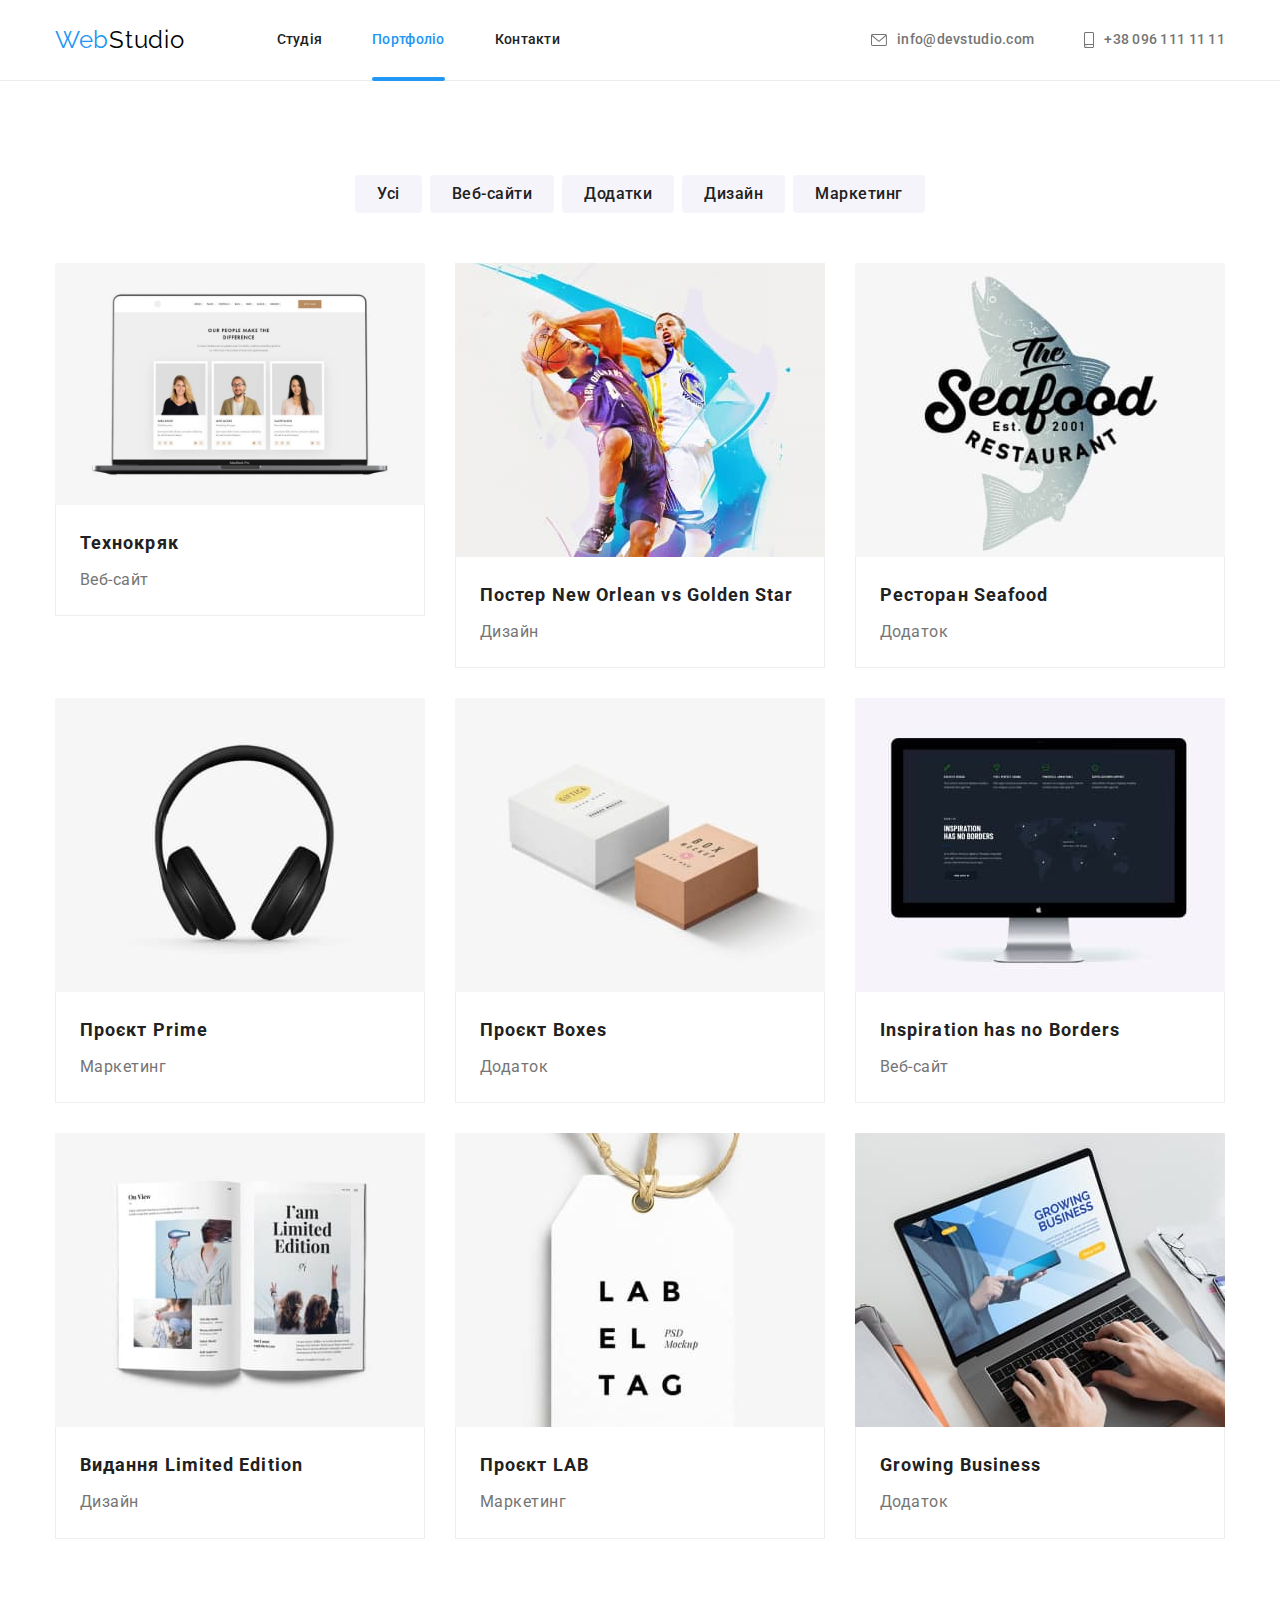
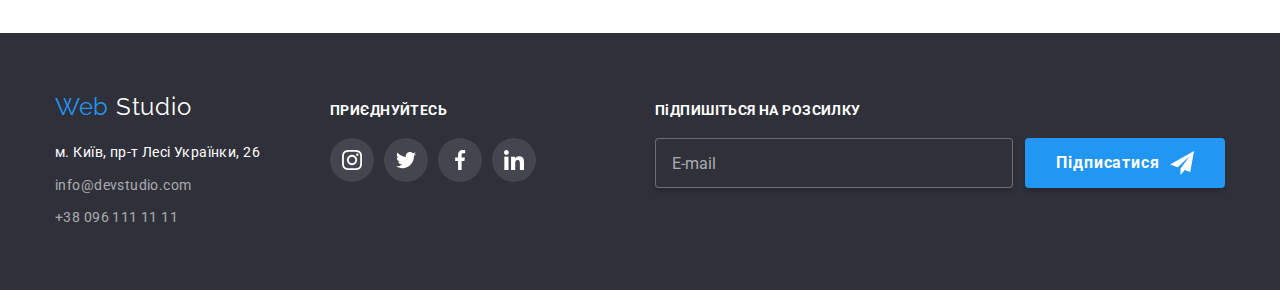
==== commit be056081: "15.12.2022" ====
--- a/portfolio.html
+++ b/portfolio.html
@@ -78,7 +78,15 @@
                 <li class="projects__item">
                     <a class="projects__link" href="">
                         <div class="projects__overlay-box">
-                         <img   class="img-project" src="./img/project1.jpg" alt="Технокряк" width="370">
+                         <img   class="img-project"
+                         srcset="
+                         ./img/project1-354.jpg 354w,
+                    ./img/project1-354@x2.jpg 708w
+
+                    ./img/project1-450.jpg 450w,
+                    ./img/project1-450@x2.jpg 900w"
+                    sizes="(min-width: 480px) 450px, (min-width: 768px) 354px,100vw" 
+                         src="./img/project1.jpg" alt="Технокряк" >
                          <p class="projects__discription">Ресурс пропонує комплексні пропозиції з різним рівнем функціоналу та сервісів. Все це дозволить відвідувачу отримати
                           вичерпні відомості про компанію чи приватну особу.</p>
                         </div>
--- a/css/main.min.css
+++ b/css/main.min.css
@@ -1 +1 @@
-.nav__site,.contact,.section__list,.social-list,.clients,.footer-social__list,.portfolio-filter,.projects,.mobile-social{list-style:none;padding:0;margin:0}.footer-subscribe__button,.form__checkbox,.portfolio-filter,.features__icon,.social-list,.social-list__links,.clients__link,.footer-social__links{display:-webkit-box;display:-ms-flexbox;display:flex;-webkit-box-align:center;-ms-flex-align:center;align-items:center;-webkit-box-pack:center;-ms-flex-pack:center;justify-content:center}html{-webkit-box-sizing:border-box;box-sizing:border-box}*,*::before,*::after{-webkit-box-sizing:inherit;box-sizing:inherit}.page{color:#757575;background-color:#fff;font-family:"Roboto",sans-serif}.conteiner{padding-left:15px;padding-right:15px;margin-left:auto;margin-right:auto}@media screen and (min-width: 480px){.conteiner{width:480px}}@media screen and (min-width: 768px){.conteiner{width:768px}}@media screen and (min-width: 1200px){.conteiner{width:1200px}}.list{list-style:none;padding:0;margin:0}.link{font-weight:500;font-size:14px;line-height:1.14;letter-spacing:.02em}.img-project{display:block;max-width:100%;height:auto}.section{padding-bottom:60px;padding-top:60px}@media screen and (min-width: 1200px){.section{padding-bottom:94px;padding-top:94px}}.section__list{display:-webkit-box;display:-ms-flexbox;display:flex}@media screen and (max-width: 767px){.section__list{display:block}}.section__title{color:#212121;margin-top:0;font-weight:700;line-height:1.2;text-align:center;letter-spacing:.03em}@media screen and (min-width: 480px){.section__title{margin-bottom:30px;font-size:28px}}@media screen and (min-width: 1200px){.section__title{margin-bottom:50px;font-size:36px}}.header__border{position:relative;border-bottom:1px solid #ececec}.logo{text-decoration:none;font-family:"Raleway",sans-serif;font-size:26px;line-height:1.19;letter-spacing:.03em}@media screen and (min-width: 480px){.logo{font-size:24px;line-height:1.17}}.logo--blue{color:#2196f3}.logo--black{color:#000}.main__nav{display:-webkit-box;display:-ms-flexbox;display:flex;-webkit-box-align:center;-ms-flex-align:center;align-items:center;-webkit-box-pack:justify;-ms-flex-pack:justify;justify-content:space-between}.menu-button{z-index:2;display:inline-block;padding:0;width:40px;height:40px;border:none;background-color:#fff;margin-bottom:10px;margin-top:10px;cursor:pointer}.menu-button .menu-button__close{display:none}@media screen and (min-width: 768px){.menu-button{display:none}}.menu-button.is-open .menu-button__close{display:block}.menu-button.is-open .menu-button__close:hover{fill:#2196f3}.menu-button.is-open .menu-button__open{display:none}@media screen and (max-width: 767px){.menu-bg{z-index:1;display:none;position:absolute;left:0;top:0;width:100%;height:auto;background-color:#fff;padding:48px 40px}.menu-bg.is-open{display:block}}@media screen and (min-width: 768px){.menu-bg{display:-webkit-box;display:-ms-flexbox;display:flex;-webkit-box-flex:1;-ms-flex-positive:1;flex-grow:1;-webkit-box-pack:justify;-ms-flex-pack:justify;justify-content:space-between}}.nav__site .link.current{color:#2196f3}@media screen and (min-width: 768px){.nav__site{margin-left:87px;display:-webkit-box;display:-ms-flexbox;display:flex}}@media screen and (min-width: 1200px){.nav__site{margin-left:92px}}.nav__site .nav__link{color:#212121;text-decoration:none;display:block;-webkit-transition:color 250ms cubic-bezier(0.4, 0, 0.2, 1);transition:color 250ms cubic-bezier(0.4, 0, 0.2, 1)}.nav__site .nav__link:hover,.nav__site .nav__link:focus{color:#2196f3}@media screen and (max-width: 767px){.nav__site .nav__link{font-size:40px;line-height:1.17}}@media screen and (min-width: 768px){.nav__site .nav__link{position:relative;padding-bottom:32px;padding-top:32px}.nav__site .nav__link.current::after{position:absolute;left:0;bottom:-1px;content:"";display:block;width:100%;height:4px;background-color:#2196f3;border-radius:2px}}@media screen and (max-width: 767px){.nav__site:last-child{margin-bottom:302px}}@media screen and (min-width: 768px){.nav__item{margin-right:50px}.nav__item:last-child{margin-right:0}}@media screen and (max-width: 767px){.nav__item{padding-bottom:32px}.nav__item:last-child{padding-bottom:0}}.contact{display:-webkit-box;display:-ms-flexbox;display:flex}@media screen and (max-width: 767px){.contact{-webkit-box-orient:vertical;-webkit-box-direction:reverse;-ms-flex-direction:column-reverse;flex-direction:column-reverse}}@media screen and (min-width: 768px){.contact__item+.contact__item{margin-left:50px}}.contact__link{color:#757575;text-decoration:none;display:block;-webkit-transition:color 250ms cubic-bezier(0.4, 0, 0.2, 1);transition:color 250ms cubic-bezier(0.4, 0, 0.2, 1)}.contact__link:hover,.contact__link:focus{color:#2196f3}@media screen and (min-width: 768px){.contact__link{padding-top:32px;padding-bottom:32px}}@media screen and (max-width: 767px){.contact__item:last-child{padding-bottom:32px}.email-mobile{font-size:24px;line-height:1.16;margin-bottom:64px}.tel-mobile{font-size:34px;line-height:1.17;color:#2196f3}}.mobile-social{display:-webkit-box;display:-ms-flexbox;display:flex;-webkit-box-align:center;-ms-flex-align:center;align-items:center}.mobile-social__item{font-weight:500;font-size:18px;line-height:1.22;padding-left:10px;padding-right:10px;border-right:1px solid rgba(33,33,33,.2)}.mobile-social__item:last-child{padding-right:0;border:none}.mobile-social__item:first-child{padding-left:0}.mobile-social__link{text-decoration:none;color:#2196f3}.hero{background-color:#2f303a;text-align:center}@media screen and (min-width: 480px){.hero{padding-top:118px;padding-bottom:118px}}@media screen and (min-width: 1200px){.hero{padding-top:200px;padding-bottom:200px}}.hero__title{color:#fff;margin:0 auto 30px;font-weight:900;letter-spacing:.06em;text-transform:uppercase}@media screen and (min-width: 480px){.hero__title{width:360px;font-size:26px;line-height:1.62}}@media screen and (min-width: 1200px){.hero__title{width:696px;font-size:44px;line-height:1.36}}.hero__button{color:#fff;background-color:#2196f3;-webkit-box-shadow:0px 4px 4px 0px rgba(0,0,0,.25);box-shadow:0px 4px 4px 0px rgba(0,0,0,.25);-webkit-transition:background-color 250ms cubic-bezier(0.4, 0, 0.2, 1);transition:background-color 250ms cubic-bezier(0.4, 0, 0.2, 1);display:inline-block;font-family:inherit;font-weight:700;font-size:16px;line-height:1.88;-webkit-box-align:center;-ms-flex-align:center;align-items:center;text-align:center;letter-spacing:.06em;cursor:pointer;border-radius:4px;border:none;padding:10px 32px;height:50px}.hero__button:hover{background-color:#188ce8}@media screen and (min-width: 480px){.hero__button{min-width:200px}}@media screen and (min-width: 1200px){.hero__button{min-width:216px}}.backdrop{position:fixed;z-index:2;top:0;left:0;width:100%;height:100%;background-color:rgba(0,0,0,.2);opacity:1;-webkit-transition:opacity 250ms cubic-bezier(0.4, 0, 0.2, 1);transition:opacity 250ms cubic-bezier(0.4, 0, 0.2, 1);overflow-y:scroll}.backdrop.is-hidden{opacity:0;pointer-events:none}@media screen and (max-width: 767px){.backdrop{width:480px;padding:93px 15px}}@media screen and (min-width: 768px){.backdrop.is-hidden .modal{-webkit-transform:translate(-50%, -50%) scale(0.5);transform:translate(-50%, -50%) scale(0.5)}}.modal{-webkit-transition:-webkit-transform 250ms cubic-bezier(0.4, 0, 0.2, 1);transition:-webkit-transform 250ms cubic-bezier(0.4, 0, 0.2, 1);transition:transform 250ms cubic-bezier(0.4, 0, 0.2, 1);transition:transform 250ms cubic-bezier(0.4, 0, 0.2, 1), -webkit-transform 250ms cubic-bezier(0.4, 0, 0.2, 1);background-color:#fff;border:1px solid rgba(0,0,0,.1);border-radius:4px;-webkit-box-shadow:0px 2px 1px 0px rgba(0,0,0,.2),0px 1px 1px 0px rgba(0,0,0,.14),0px 1px 3px 0px rgba(0,0,0,.12);box-shadow:0px 2px 1px 0px rgba(0,0,0,.2),0px 1px 1px 0px rgba(0,0,0,.14),0px 1px 3px 0px rgba(0,0,0,.12);padding:40px}@media screen and (max-width: 1199px){.modal{min-width:450px;position:relative}}@media screen and (min-width: 768px){.modal{position:absolute;top:50%;left:50%;-webkit-transform:translate(-50%, -50%) scale(1);transform:translate(-50%, -50%) scale(1)}}@media screen and (min-width: 1200px){.modal{min-width:528px}}.modal__btn--close{position:absolute;-webkit-transition:fill 250ms cubic-bezier(0.4, 0, 0.2, 1);transition:fill 250ms cubic-bezier(0.4, 0, 0.2, 1);top:8px;right:8px;width:30px;height:30px;border:1px solid rgba(0,0,0,.1);border-radius:50%;cursor:pointer;background:rgba(0,0,0,0);fill:#000}.modal__btn--close:hover{fill:#2196f3}.form__title{color:#212121;font-weight:700;font-size:20px;text-align:center;margin-top:0;margin-bottom:12px}@media screen and (max-width: 1199px){.form__title{line-height:1.5}}@media screen and (min-width: 1200px){.form__title{line-height:1.15}}.form__field{position:relative;width:100%;height:58px;margin-bottom:10px}.form__label{display:block;text-align:left;font-weight:400;font-size:12px;line-height:1.17;margin-bottom:4px}.form__input{display:block;padding-left:42px;padding-top:12px;padding-bottom:12px;width:100%;height:40px;border:1px solid rgba(33,33,33,.2);border-radius:4px;-webkit-transition:border 250ms cubic-bezier(0.4, 0, 0.2, 1);transition:border 250ms cubic-bezier(0.4, 0, 0.2, 1);outline:none}.form__input:hover{border:1px solid #2196f3}.form__input:hover+.form__icon{fill:#2196f3}.form__icon{position:absolute;top:50%;left:15px;-webkit-transition:fill 250ms cubic-bezier(0.4, 0, 0.2, 1);transition:fill 250ms cubic-bezier(0.4, 0, 0.2, 1)}.form__comment{height:138px;margin-bottom:20px}@media screen and (max-width: 1199px){.form__comment{width:370px}}@media screen and (min-width: 1200px){.form__comment{width:448px}}.form__comment--area{display:block;height:120px;padding:12px 16px;resize:none}.form__comment--area::-webkit-input-placeholder{color:rgba(117,117,117,.5)}.form__comment--area::-moz-placeholder{color:rgba(117,117,117,.5)}.form__comment--area:-ms-input-placeholder{color:rgba(117,117,117,.5)}.form__comment--area::-ms-input-placeholder{color:rgba(117,117,117,.5)}.form__comment--area::placeholder{color:rgba(117,117,117,.5)}.form__checkbox{margin-bottom:30px}@media screen and (max-width: 1199px){.form__lable--checkbox{font-size:12px;line-height:1.17}}@media screen and (min-width: 1200px){.form__lable--checkbox{font-size:14px;line-height:1.71}}.form__link{color:#2196f3}.form__check{-webkit-appearance:none;-moz-appearance:none;appearance:none;position:absolute}.form__icon--check{margin-right:7px;fill:#fff;border:#212121 solid 2px;border-radius:2px;vertical-align:text-bottom}.form__check:checked+.form__icon--check{fill:#fff;background-color:#2196f3;border:none}.form__button{color:#fff;background-color:#2196f3;-webkit-box-shadow:0px 4px 4px 0px rgba(0,0,0,.15);box-shadow:0px 4px 4px 0px rgba(0,0,0,.15);-webkit-transition:background-color 250ms cubic-bezier(0.4, 0, 0.2, 1);transition:background-color 250ms cubic-bezier(0.4, 0, 0.2, 1);display:inline-block;font-family:inherit;font-weight:700;font-size:16px;line-height:1.88;-webkit-box-align:center;-ms-flex-align:center;align-items:center;text-align:center;letter-spacing:.06em;cursor:pointer;border-radius:4px;border:none;min-width:200px;height:50px}.form__button:hover{background-color:#188ce8}@media screen and (min-width: 768px){.section__features{margin-right:30px}.section__features:last-child{margin-right:0}}.features__title{margin-top:0;margin-bottom:10px;color:#212121;font-weight:700;font-size:14px;line-height:1.14;letter-spacing:.03em}.features__about{margin-top:0;font-weight:400;font-size:14px;line-height:1.71;letter-spacing:.03em}@media screen and (min-width: 480px){.features__about{margin-bottom:30px}}@media screen and (min-width: 1200px){.features__about{margin-bottom:0}}.section__features:last-child .features__about{margin-bottom:0}.work{padding-top:0}@media screen and (max-width: 1199px){.work{display:none}}.work-item{position:relative;margin-right:30px}.work-item:last-child{margin-right:0}.work-item__label{position:absolute;bottom:0;width:100%;height:70px;background-color:rgba(47,48,58,.8);display:-webkit-box;display:-ms-flexbox;display:flex;-webkit-box-align:center;-ms-flex-align:center;align-items:center;-webkit-box-pack:center;-ms-flex-pack:center;justify-content:center}.work-item__name{text-transform:uppercase;font-weight:700;font-size:14px;line-height:1.14;color:#fff}.team{background-color:#f5f4fa}.team-list{background-color:#fff;-webkit-box-shadow:0px 2px 1px 0px rgba(0,0,0,.2),0px 1px 1px 0px rgba(0,0,0,.14),0px 1px 3px 0px rgba(0,0,0,.12);box-shadow:0px 2px 1px 0px rgba(0,0,0,.2),0px 1px 1px 0px rgba(0,0,0,.14),0px 1px 3px 0px rgba(0,0,0,.12);border-bottom-left-radius:4px;border-bottom-right-radius:4px}@media screen and (min-width: 480px){.team-list{margin-right:0px;margin-bottom:30px}.team-list:last-child{margin-bottom:0px}}@media screen and (min-width: 768px){.team-list{margin-right:30px}.team-list:last-child{margin-right:0}}@media screen and (min-width: 1200px){.team-list{margin-right:30px}.team-list:last-child{margin-right:0}}@media screen and (max-width: 1199px){.team-list__worker{padding-top:30px;padding-bottom:24px}}@media screen and (min-width: 1200px){.team-list__worker{padding-top:30px;padding-bottom:30px}}.team-list__name{color:#212121;margin-top:0;margin-bottom:10px;font-weight:500;font-size:16px;line-height:1.19;text-align:center;letter-spacing:.03em}.team-list__position{margin-top:0;margin-bottom:0;font-weight:400;font-size:16px;line-height:19px;text-align:center;letter-spacing:.03em}.contact-section{background-color:#2f303a;padding-top:60px;padding-bottom:60px;text-align:center}.contact-section .logo{display:inline-block;margin-bottom:20px}@media screen and (min-width: 1200px){.footer-connect{display:-webkit-box;display:-ms-flexbox;display:flex;-webkit-box-align:baseline;-ms-flex-align:baseline;align-items:baseline}}.logo--white{color:#fff;font-family:"Raleway",sans-serif;letter-spacing:.03em}@media screen and (min-width: 1200px){.logo--white{font-size:26px;line-height:1.19}}@media screen and (min-width: 480px){.logo--white{font-size:24px;line-height:1.17}}.link-footer{text-align:center;font-style:normal;font-weight:400;font-size:14px;line-height:1.71;letter-spacing:.03em}.link-footer:last-child{margin-bottom:0;display:inline-block}@media screen and (min-width: 480px){.link-footer{margin-bottom:8px}}@media screen and (min-width: 1200px){.link-footer{margin-bottom:9px}}.link-footer__address{color:#fff;text-decoration:none;-webkit-transition:color 250ms cubic-bezier(0.4, 0, 0.2, 1);transition:color 250ms cubic-bezier(0.4, 0, 0.2, 1)}.link-footer__address:hover,.link-footer__address:focus{color:#2196f3}.link-footer__connect{color:rgba(255,255,255,.6);text-decoration:none;-webkit-transition:color 250ms cubic-bezier(0.4, 0, 0.2, 1);transition:color 250ms cubic-bezier(0.4, 0, 0.2, 1)}.link-footer__connect:hover,.link-footer__connect:focus{color:#2196f3}@media screen and (min-width: 1200px){.footer-subscribe{margin-left:auto}}.footer-subscribe__title{color:#fff;margin-top:0;margin-bottom:20px;font-weight:700;font-size:14px;line-height:1.14;letter-spacing:.03em}@media screen and (min-width: 480px){.footer-subscribe__item{display:inline-block}}@media screen and (min-width: 1200px){.footer-subscribe__item{display:-webkit-box;display:-ms-flexbox;display:flex}}.footer-subscribe__input{height:50px;padding-left:16px;padding-top:15px;padding-bottom:15px;background-color:#2f303a;border:1px solid rgba(255,255,255,.3);border-radius:4px;-webkit-box-shadow:0px 4px 4px 0px rgba(0,0,0,.15);box-shadow:0px 4px 4px 0px rgba(0,0,0,.15);color:#fff;outline:none}@media screen and (min-width: 480px){.footer-subscribe__input{width:450px;margin-bottom:20px}}@media screen and (min-width: 1200px){.footer-subscribe__input{margin-right:12px;width:358px}}.footer-subscribe__input::-webkit-input-placeholder{color:rgba(255,255,255,.6)}.footer-subscribe__input::-moz-placeholder{color:rgba(255,255,255,.6)}.footer-subscribe__input:-ms-input-placeholder{color:rgba(255,255,255,.6)}.footer-subscribe__input::-ms-input-placeholder{color:rgba(255,255,255,.6)}.footer-subscribe__input::placeholder{color:rgba(255,255,255,.6)}.footer-subscribe__button{color:#fff;background-color:#2196f3;-webkit-box-shadow:0px 4px 4px 0px rgba(0,0,0,.15);box-shadow:0px 4px 4px 0px rgba(0,0,0,.15);font-family:inherit;font-weight:700;font-size:16px;line-height:1.88;letter-spacing:.06em;cursor:pointer;border-radius:4px;border:none;min-width:200px;height:50px}@media screen and (min-width: 480px){.footer-subscribe__button{margin-left:auto;margin-right:auto}}.footer-subscribe__icon{margin-left:10px}@media screen and (max-width: 767px){.portfolio-filter{-ms-flex-wrap:wrap;flex-wrap:wrap;width:326px;-webkit-box-pack:start;-ms-flex-pack:start;justify-content:flex-start}}.portfolio-filter__item{margin-right:8px}.portfolio-filter__item:nth-last-child{margin-bottom:0}@media screen and (max-width: 767px){.portfolio-filter__item{margin-bottom:15px}.portfolio-filter__item:nth-child(3n){margin-right:0}.portfolio-filter__item:nth-last-child(-n+2){margin-bottom:0}}.filter{color:#212121;background-color:#f5f4fa;display:inline-block;font-family:inherit;font-weight:500;font-size:16px;line-height:1.63;text-align:center;letter-spacing:.03em;cursor:pointer;border-radius:4px;padding:6px 22px;height:38px;border:none;-webkit-transition:color 250ms cubic-bezier(0.4, 0, 0.2, 1),background-color 250ms cubic-bezier(0.4, 0, 0.2, 1),-webkit-box-shadow 250ms cubic-bezier(0.4, 0, 0.2, 1);transition:color 250ms cubic-bezier(0.4, 0, 0.2, 1),background-color 250ms cubic-bezier(0.4, 0, 0.2, 1),-webkit-box-shadow 250ms cubic-bezier(0.4, 0, 0.2, 1);transition:color 250ms cubic-bezier(0.4, 0, 0.2, 1),background-color 250ms cubic-bezier(0.4, 0, 0.2, 1),box-shadow 250ms cubic-bezier(0.4, 0, 0.2, 1);transition:color 250ms cubic-bezier(0.4, 0, 0.2, 1),background-color 250ms cubic-bezier(0.4, 0, 0.2, 1),box-shadow 250ms cubic-bezier(0.4, 0, 0.2, 1),-webkit-box-shadow 250ms cubic-bezier(0.4, 0, 0.2, 1)}.filter:hover,.filter:focus{color:#fff;background-color:#2196f3;-webkit-box-shadow:0px 2px 2px 0px rgba(0,0,0,.12),0px 1px 2px 0px rgba(0,0,0,.08),0px 3px 1px 0px rgba(0,0,0,.1);box-shadow:0px 2px 2px 0px rgba(0,0,0,.12),0px 1px 2px 0px rgba(0,0,0,.08),0px 3px 1px 0px rgba(0,0,0,.1)}@media screen and (max-width: 767px){.projects{display:block;margin-top:40px}}@media screen and (min-width: 768px){.projects{display:-webkit-box;display:-ms-flexbox;display:flex;-ms-flex-wrap:wrap;flex-wrap:wrap;margin-top:50px}}.projects__item{width:370px;margin-bottom:30px}.projects__item:last-child{margin-bottom:0}@media screen and (min-width: 768px){.projects__item{margin-right:30px}.projects__item:nth-child(2n){margin-right:0}.projects__item:nth-last-child(-n+2){margin-bottom:0}}@media screen and (min-width: 1199px){.projects__item{margin-right:30px}.projects__item:nth-child(3n){margin-right:0}.projects__item:nth-last-child(-n+3){margin-bottom:0}}.projects__link{display:inline-block;-webkit-transition:-webkit-box-shadow 250ms cubic-bezier(0.4, 0, 0.2, 1);transition:-webkit-box-shadow 250ms cubic-bezier(0.4, 0, 0.2, 1);transition:box-shadow 250ms cubic-bezier(0.4, 0, 0.2, 1);transition:box-shadow 250ms cubic-bezier(0.4, 0, 0.2, 1), -webkit-box-shadow 250ms cubic-bezier(0.4, 0, 0.2, 1);text-decoration:none}.projects__link:hover{-webkit-box-shadow:1px 4px 6px 0px rgba(0,0,0,.16),0px 4px 4px 0px rgba(0,0,0,.06),0px 1px 1px 0px rgba(0,0,0,.12);box-shadow:1px 4px 6px 0px rgba(0,0,0,.16),0px 4px 4px 0px rgba(0,0,0,.06),0px 1px 1px 0px rgba(0,0,0,.12)}.projects__link:hover .projects__discription{-webkit-transform:translateY(0);transform:translateY(0);-webkit-transition:-webkit-transform 250ms cubic-bezier(0.4, 0, 0.2, 1);transition:-webkit-transform 250ms cubic-bezier(0.4, 0, 0.2, 1);transition:transform 250ms cubic-bezier(0.4, 0, 0.2, 1);transition:transform 250ms cubic-bezier(0.4, 0, 0.2, 1), -webkit-transform 250ms cubic-bezier(0.4, 0, 0.2, 1)}.projects__overlay-box{position:relative;overflow:hidden}.projects__discription{position:absolute;top:0;left:0;display:inline-block;padding:63px 24px;margin-top:0;text-align:left;width:100%;height:100%;font-weight:400;font-size:18px;line-height:1.6;letter-spacing:.03em;color:#fff;background-color:rgba(33,150,243,.9);-webkit-transform:translateY(101%);transform:translateY(101%);-webkit-transition:-webkit-transform 250ms cubic-bezier(0.4, 0, 0.2, 1);transition:-webkit-transform 250ms cubic-bezier(0.4, 0, 0.2, 1);transition:transform 250ms cubic-bezier(0.4, 0, 0.2, 1);transition:transform 250ms cubic-bezier(0.4, 0, 0.2, 1), -webkit-transform 250ms cubic-bezier(0.4, 0, 0.2, 1)}.projects__card{border:1px solid #eee;border-top:none;padding:20px 24px}.projects__name{color:#212121;font-weight:700;font-size:18px;line-height:2;letter-spacing:.06em;text-decoration:none;margin-top:0;margin-bottom:4px}.projects__filter{color:#757575;font-weight:400;font-size:16px;line-height:1.88;letter-spacing:.03em;margin-top:0;margin-bottom:0px}@media screen and (max-width: 767px){.contact__envelope,.contact__smartphone{display:none}}.contact__envelope{width:16px;height:12px;margin-right:10px;fill:currentColor;vertical-align:middle}.contact__smartphone{width:10px;height:16px;margin-right:10px;fill:currentColor;vertical-align:middle}.overlay{width:1600px;height:600px;margin-left:auto;margin-right:auto;background-image:-webkit-gradient(linear, left top, right top, from(rgba(47, 48, 58, 0.4)), to(rgba(47, 48, 58, 0.4))),url(../img/overlay.jpg);background-image:linear-gradient(to right, rgba(47, 48, 58, 0.4), rgba(47, 48, 58, 0.4)),url(../img/overlay.jpg);background-repeat:no-repeat;background-position:center;background-size:cover}@media screen and (max-width: 767px){.overlay{width:480px;padding:0 15}}.features__icon{height:120px;background-color:#f5f4fa;border-radius:4px;margin-bottom:30px}@media screen and (min-width: 480px){.features__icon{width:450px}}@media screen and (min-width: 768px){.features__icon{width:354px}}@media screen and (min-width: 1200px){.features__icon{width:270px}}.social-list{margin-top:16px}.social-list__item{width:44px;height:44px;background-color:#fff;margin-right:10px;border-radius:50%;-webkit-transition:background-color 250ms cubic-bezier(0.4, 0, 0.2, 1);transition:background-color 250ms cubic-bezier(0.4, 0, 0.2, 1)}.social-list__item:hover{background-color:#2196f3}.social-list__item:last-child{margin-right:0}.social-list__links{width:100%;height:100%;fill:#afb1b8;-webkit-transition:fill 250ms cubic-bezier(0.4, 0, 0.2, 1);transition:fill 250ms cubic-bezier(0.4, 0, 0.2, 1)}.social-list__links:hover{fill:#fff}.clients{display:-webkit-box;display:-ms-flexbox;display:flex;-ms-flex-wrap:wrap;flex-wrap:wrap}.clients__item{height:92px;margin-right:30px;border:1px solid #afb1b8;border-radius:4px;-webkit-transition:border-color 250ms cubic-bezier(0.4, 0, 0.2, 1);transition:border-color 250ms cubic-bezier(0.4, 0, 0.2, 1)}.clients__item:hover,.clients__item:focus{border-color:#2196f3}@media screen and (min-width: 480px){.clients__item{width:210px;margin-bottom:30px}.clients__item:nth-child(2n){margin-right:0}.clients__item:nth-last-child(-n+2){margin-bottom:0}}@media screen and (min-width: 768px){.clients__item{width:226px;margin-bottom:30px}}@media screen and (min-width: 1200px){.clients__item{width:170px}.clients__item:last-child{margin-right:0}}.clients__link{border-color:#afb1b8;fill:#afb1b8;width:100%;height:100%;-webkit-transition:border-color 250ms cubic-bezier(0.4, 0, 0.2, 1),fill 250ms cubic-bezier(0.4, 0, 0.2, 1);transition:border-color 250ms cubic-bezier(0.4, 0, 0.2, 1),fill 250ms cubic-bezier(0.4, 0, 0.2, 1)}.clients__link:hover,.clients__link:focus{border-color:#2196f3;fill:#2196f3}@media screen and (min-width: 480px){.footer-social{margin-top:60px}}@media screen and (min-width: 1200px){.footer-social{margin-left:70px}}.footer-social__title{color:#fff;margin-top:0;margin-bottom:20px;font-weight:700;font-size:14px;line-height:1.14;letter-spacing:.03em}.footer-social__list{display:-webkit-box;display:-ms-flexbox;display:flex}@media screen and (min-width: 480px){.footer-social__list{-webkit-box-pack:center;-ms-flex-pack:center;justify-content:center;margin-bottom:60px}}@media screen and (min-width: 1200px){.footer-social__list{-webkit-box-pack:justify;-ms-flex-pack:justify;justify-content:space-between}}.footer-social__item{width:44px;height:44px;background-color:rgba(255,255,255,.1);margin-right:10px;border-radius:50%;-webkit-transition:background-color 250ms cubic-bezier(0.4, 0, 0.2, 1);transition:background-color 250ms cubic-bezier(0.4, 0, 0.2, 1)}.footer-social__item:hover{background-color:#2196f3}.footer-social__item:last-child{margin-right:0}.footer-social__links{width:100%;height:100%;fill:#fff}/*# sourceMappingURL=main.min.css.map */+.nav__site,.contact,.section__list,.social-list,.clients,.footer-social__list,.portfolio-filter,.projects,.mobile-social{list-style:none;padding:0;margin:0}.footer-subscribe__button,.form__checkbox,.portfolio-filter,.features__icon,.social-list,.social-list__links,.clients__link,.footer-social__links{display:-webkit-box;display:-ms-flexbox;display:flex;-webkit-box-align:center;-ms-flex-align:center;align-items:center;-webkit-box-pack:center;-ms-flex-pack:center;justify-content:center}html{-webkit-box-sizing:border-box;box-sizing:border-box}*,*::before,*::after{-webkit-box-sizing:inherit;box-sizing:inherit}.page{color:#757575;background-color:#fff;font-family:"Roboto",sans-serif}.conteiner{padding-left:15px;padding-right:15px;margin-left:auto;margin-right:auto}@media screen and (min-width: 480px){.conteiner{width:480px}}@media screen and (min-width: 768px){.conteiner{width:768px}}@media screen and (min-width: 1200px){.conteiner{width:1200px}}.list{list-style:none;padding:0;margin:0}.link{font-weight:500;font-size:14px;line-height:1.14;letter-spacing:.02em}.img-project{display:block;max-width:100%;height:auto}.section{padding-bottom:60px;padding-top:60px}@media screen and (min-width: 1200px){.section{padding-bottom:94px;padding-top:94px}}.section__list{display:-webkit-box;display:-ms-flexbox;display:flex}@media screen and (max-width: 767px){.section__list{display:block}}@media screen and (min-width: 768px)and (max-width: 1199px){.section__list{-ms-flex-wrap:wrap;flex-wrap:wrap}}.section__title{color:#212121;margin-top:0;font-weight:700;line-height:1.2;text-align:center;letter-spacing:.03em}@media screen and (min-width: 480px){.section__title{margin-bottom:30px;font-size:28px}}@media screen and (min-width: 1200px){.section__title{margin-bottom:50px;font-size:36px}}.header__border{position:relative;border-bottom:1px solid #ececec}.logo{text-decoration:none;font-family:"Raleway",sans-serif;font-size:26px;line-height:1.19;letter-spacing:.03em}@media screen and (min-width: 480px){.logo{font-size:24px;line-height:1.17}}.logo--blue{color:#2196f3}.logo--black{color:#000}.main__nav{display:-webkit-box;display:-ms-flexbox;display:flex;-webkit-box-align:center;-ms-flex-align:center;align-items:center;-webkit-box-pack:justify;-ms-flex-pack:justify;justify-content:space-between}.menu-button{z-index:2;display:inline-block;padding:0;width:40px;height:40px;border:none;background-color:#fff;margin-bottom:10px;margin-top:10px;cursor:pointer}.menu-button .menu-button__close{display:none}@media screen and (min-width: 768px){.menu-button{display:none}}.menu-button.is-open .menu-button__close{display:block}.menu-button.is-open .menu-button__close:hover{fill:#2196f3}.menu-button.is-open .menu-button__open{display:none}@media screen and (max-width: 767px){.menu-bg{z-index:1;display:none;position:absolute;left:0;top:0;width:100%;height:auto;background-color:#fff;padding:48px 40px}.menu-bg.is-open{display:block}}@media screen and (min-width: 768px){.menu-bg{display:-webkit-box;display:-ms-flexbox;display:flex;-webkit-box-flex:1;-ms-flex-positive:1;flex-grow:1;-webkit-box-pack:justify;-ms-flex-pack:justify;justify-content:space-between}}.nav__site .link.current{color:#2196f3}@media screen and (min-width: 768px){.nav__site{margin-left:87px;display:-webkit-box;display:-ms-flexbox;display:flex}}@media screen and (min-width: 1200px){.nav__site{margin-left:92px}}.nav__site .nav__link{color:#212121;text-decoration:none;display:block;-webkit-transition:color 250ms cubic-bezier(0.4, 0, 0.2, 1);transition:color 250ms cubic-bezier(0.4, 0, 0.2, 1)}.nav__site .nav__link:hover,.nav__site .nav__link:focus{color:#2196f3}@media screen and (max-width: 767px){.nav__site .nav__link{font-size:40px;line-height:1.17}}@media screen and (min-width: 768px){.nav__site .nav__link{position:relative;padding-bottom:32px;padding-top:32px}.nav__site .nav__link.current::after{position:absolute;left:0;bottom:-1px;content:"";display:block;width:100%;height:4px;background-color:#2196f3;border-radius:2px}}@media screen and (max-width: 767px){.nav__site:last-child{margin-bottom:302px}}@media screen and (min-width: 768px){.nav__item{margin-right:50px}.nav__item:last-child{margin-right:0}}@media screen and (max-width: 767px){.nav__item{margin-bottom:32px}.nav__item:last-child{margin-bottom:0}}.contact{display:-webkit-box;display:-ms-flexbox;display:flex}@media screen and (max-width: 767px){.contact{-webkit-box-orient:vertical;-webkit-box-direction:reverse;-ms-flex-direction:column-reverse;flex-direction:column-reverse;margin-bottom:64px}}@media screen and (min-width: 768px)and (max-width: 1199px){.contact{display:block;padding-top:21px}}@media screen and (min-width: 1200px){.contact__item+.contact__item{margin-left:50px}}@media screen and (min-width: 768px)and (max-width: 1199px){.contact__item{padding-bottom:10px}.contact__item:last-child{padding-bottom:0}}.contact__link{color:#757575;text-decoration:none;display:block;-webkit-transition:color 250ms cubic-bezier(0.4, 0, 0.2, 1);transition:color 250ms cubic-bezier(0.4, 0, 0.2, 1)}.contact__link:hover,.contact__link:focus{color:#2196f3}@media screen and (min-width: 1199px){.contact__link{padding-top:32px;padding-bottom:32px}}@media screen and (max-width: 767px){.contact__item:last-child{margin-bottom:32px}.email-mobile{font-size:24px;line-height:1.16}.tel-mobile{font-size:34px;line-height:1.17;color:#2196f3}}.mobile-social{display:-webkit-box;display:-ms-flexbox;display:flex;-webkit-box-align:center;-ms-flex-align:center;align-items:center}@media screen and (min-width: 768px){.mobile-social{display:none}}.mobile-social__item{font-weight:500;font-size:18px;line-height:1.22;padding-left:10px;padding-right:10px;border-right:1px solid rgba(33,33,33,.2)}.mobile-social__item:last-child{padding-right:0;border:none}.mobile-social__item:first-child{padding-left:0}.mobile-social__link{text-decoration:none;color:#2196f3}.hero{background-color:#2f303a;text-align:center}@media screen and (min-width: 480px){.hero{padding-top:118px;padding-bottom:118px}}@media screen and (min-width: 1200px){.hero{padding-top:200px;padding-bottom:200px}}.hero__title{color:#fff;margin:0 auto 30px;font-weight:900;letter-spacing:.06em;text-transform:uppercase}@media screen and (min-width: 480px){.hero__title{width:360px;font-size:26px;line-height:1.62}}@media screen and (min-width: 1200px){.hero__title{width:696px;font-size:44px;line-height:1.36}}.hero__button{color:#fff;background-color:#2196f3;-webkit-box-shadow:0px 4px 4px 0px rgba(0,0,0,.25);box-shadow:0px 4px 4px 0px rgba(0,0,0,.25);-webkit-transition:background-color 250ms cubic-bezier(0.4, 0, 0.2, 1);transition:background-color 250ms cubic-bezier(0.4, 0, 0.2, 1);display:inline-block;font-family:inherit;font-weight:700;font-size:16px;line-height:1.88;-webkit-box-align:center;-ms-flex-align:center;align-items:center;text-align:center;letter-spacing:.06em;cursor:pointer;border-radius:4px;border:none;padding:10px 32px;height:50px}.hero__button:hover{background-color:#188ce8}@media screen and (min-width: 480px){.hero__button{min-width:200px}}@media screen and (min-width: 1200px){.hero__button{min-width:216px}}.backdrop{position:fixed;z-index:2;top:0;left:0;width:100%;height:100%;background-color:rgba(0,0,0,.2);opacity:1;-webkit-transition:opacity 250ms cubic-bezier(0.4, 0, 0.2, 1);transition:opacity 250ms cubic-bezier(0.4, 0, 0.2, 1);overflow-y:scroll}.backdrop.is-hidden{opacity:0;pointer-events:none}@media screen and (max-width: 767px){.backdrop{width:480px;padding:93px 15px}}@media screen and (min-width: 768px){.backdrop.is-hidden .modal{-webkit-transform:translate(-50%, -50%) scale(0.5);transform:translate(-50%, -50%) scale(0.5)}}.modal{-webkit-transition:-webkit-transform 250ms cubic-bezier(0.4, 0, 0.2, 1);transition:-webkit-transform 250ms cubic-bezier(0.4, 0, 0.2, 1);transition:transform 250ms cubic-bezier(0.4, 0, 0.2, 1);transition:transform 250ms cubic-bezier(0.4, 0, 0.2, 1), -webkit-transform 250ms cubic-bezier(0.4, 0, 0.2, 1);background-color:#fff;border:1px solid rgba(0,0,0,.1);border-radius:4px;-webkit-box-shadow:0px 2px 1px 0px rgba(0,0,0,.2),0px 1px 1px 0px rgba(0,0,0,.14),0px 1px 3px 0px rgba(0,0,0,.12);box-shadow:0px 2px 1px 0px rgba(0,0,0,.2),0px 1px 1px 0px rgba(0,0,0,.14),0px 1px 3px 0px rgba(0,0,0,.12);padding:40px}@media screen and (max-width: 1199px){.modal{min-width:450px;position:relative}}@media screen and (min-width: 768px){.modal{position:absolute;top:50%;left:50%;-webkit-transform:translate(-50%, -50%) scale(1);transform:translate(-50%, -50%) scale(1)}}@media screen and (min-width: 1200px){.modal{min-width:528px}}.modal__btn--close{position:absolute;-webkit-transition:fill 250ms cubic-bezier(0.4, 0, 0.2, 1);transition:fill 250ms cubic-bezier(0.4, 0, 0.2, 1);top:8px;right:8px;width:30px;height:30px;border:1px solid rgba(0,0,0,.1);border-radius:50%;cursor:pointer;background:rgba(0,0,0,0);fill:#000}.modal__btn--close:hover{fill:#2196f3}.form__title{color:#212121;font-weight:700;font-size:20px;text-align:center;margin-top:0;margin-bottom:12px}@media screen and (max-width: 1199px){.form__title{line-height:1.5}}@media screen and (min-width: 1200px){.form__title{line-height:1.15}}.form__field{position:relative;width:100%;height:58px;margin-bottom:10px}.form__label{display:block;text-align:left;font-weight:400;font-size:12px;line-height:1.17;margin-bottom:4px}.form__input{display:block;padding-left:42px;padding-top:12px;padding-bottom:12px;width:100%;height:40px;border:1px solid rgba(33,33,33,.2);border-radius:4px;-webkit-transition:border 250ms cubic-bezier(0.4, 0, 0.2, 1);transition:border 250ms cubic-bezier(0.4, 0, 0.2, 1);outline:none}.form__input:hover{border:1px solid #2196f3}.form__input:hover+.form__icon{fill:#2196f3}.form__icon{position:absolute;top:50%;left:15px;-webkit-transition:fill 250ms cubic-bezier(0.4, 0, 0.2, 1);transition:fill 250ms cubic-bezier(0.4, 0, 0.2, 1)}.form__comment{height:138px;margin-bottom:20px}@media screen and (max-width: 1199px){.form__comment{width:370px}}@media screen and (min-width: 1200px){.form__comment{width:448px}}.form__comment--area{display:block;height:120px;padding:12px 16px;resize:none}.form__comment--area::-webkit-input-placeholder{color:rgba(117,117,117,.5)}.form__comment--area::-moz-placeholder{color:rgba(117,117,117,.5)}.form__comment--area:-ms-input-placeholder{color:rgba(117,117,117,.5)}.form__comment--area::-ms-input-placeholder{color:rgba(117,117,117,.5)}.form__comment--area::placeholder{color:rgba(117,117,117,.5)}.form__checkbox{margin-bottom:30px}@media screen and (max-width: 1199px){.form__lable--checkbox{font-size:12px;line-height:1.17}}@media screen and (min-width: 1200px){.form__lable--checkbox{font-size:14px;line-height:1.71}}.form__link{color:#2196f3}.form__check{-webkit-appearance:none;-moz-appearance:none;appearance:none;position:absolute}.form__icon--check{margin-right:7px;fill:#fff;border:#212121 solid 2px;border-radius:2px;vertical-align:text-bottom}.form__check:checked+.form__icon--check{fill:#fff;background-color:#2196f3;border:none}.form__button{color:#fff;background-color:#2196f3;-webkit-box-shadow:0px 4px 4px 0px rgba(0,0,0,.15);box-shadow:0px 4px 4px 0px rgba(0,0,0,.15);-webkit-transition:background-color 250ms cubic-bezier(0.4, 0, 0.2, 1);transition:background-color 250ms cubic-bezier(0.4, 0, 0.2, 1);display:inline-block;font-family:inherit;font-weight:700;font-size:16px;line-height:1.88;-webkit-box-align:center;-ms-flex-align:center;align-items:center;text-align:center;letter-spacing:.06em;cursor:pointer;border-radius:4px;border:none;min-width:200px;height:50px}.form__button:hover{background-color:#188ce8}@media screen and (min-width: 768px){.section__features{margin-right:30px}.section__features:last-child{margin-right:0}}@media screen and (min-width: 768px)and (max-width: 1199px){.section__features{width:354px}.section__features:nth-child(2n){margin-right:0}}@media screen and (min-width: 480px){.section__features{margin-bottom:30px}.section__features:last-child{margin-bottom:0}}@media screen and (min-width: 1200px){.section__features{margin-bottom:0}}.features__title{margin-top:0;margin-bottom:10px;text-align:center;color:#212121;font-weight:700;font-size:14px;line-height:1.14;letter-spacing:.03em}.features__about{margin-top:0;font-weight:400;font-size:14px;line-height:1.71;letter-spacing:.03em;margin-bottom:0}.section__features:last-child .features__about{margin-bottom:0}@media screen and (min-width: 768px)and (max-width: 1199px){.section__features:nth-last-child(-n+2) .features__about{margin-bottom:0}}.work{padding-top:0}@media screen and (max-width: 1199px){.work{display:none}}.work-item{position:relative;margin-right:30px}.work-item:last-child{margin-right:0}.work-item__label{position:absolute;bottom:0;width:100%;height:70px;background-color:rgba(47,48,58,.8);display:-webkit-box;display:-ms-flexbox;display:flex;-webkit-box-align:center;-ms-flex-align:center;align-items:center;-webkit-box-pack:center;-ms-flex-pack:center;justify-content:center}.work-item__name{text-transform:uppercase;font-weight:700;font-size:14px;line-height:1.14;color:#fff}.team{background-color:#f5f4fa}.team-list{background-color:#fff;-webkit-box-shadow:0px 2px 1px 0px rgba(0,0,0,.2),0px 1px 1px 0px rgba(0,0,0,.14),0px 1px 3px 0px rgba(0,0,0,.12);box-shadow:0px 2px 1px 0px rgba(0,0,0,.2),0px 1px 1px 0px rgba(0,0,0,.14),0px 1px 3px 0px rgba(0,0,0,.12);border-bottom-left-radius:4px;border-bottom-right-radius:4px}@media screen and (min-width: 480px){.team-list{margin-right:0px;margin-bottom:30px}.team-list:last-child{margin-bottom:0px}}@media screen and (min-width: 768px)and (max-width: 1199px){.team-list{margin-right:30px}.team-list:nth-child(2n){margin-right:0}.team-list:nth-last-child(-n+2){margin-bottom:0}}@media screen and (min-width: 1200px){.team-list{margin-right:30px;margin-bottom:0}.team-list:last-child{margin-right:0}}@media screen and (max-width: 1199px){.team-list__worker{padding-top:30px;padding-bottom:24px}}@media screen and (min-width: 1200px){.team-list__worker{padding-top:30px;padding-bottom:30px}}.team-list__name{color:#212121;margin-top:0;margin-bottom:10px;font-weight:500;font-size:16px;line-height:1.19;text-align:center;letter-spacing:.03em}.team-list__position{margin-top:0;margin-bottom:0;font-weight:400;font-size:16px;line-height:19px;text-align:center;letter-spacing:.03em}.contact-section{background-color:#2f303a;padding-top:60px;padding-bottom:60px}.contact-section .logo{display:inline-block;margin-bottom:20px}@media screen and (min-width: 480px)and (max-width: 1199px){.contact-section{text-align:center}}@media screen and (min-width: 768px)and (max-width: 1199px){.footer-connect{display:-webkit-box;display:-ms-flexbox;display:flex;-ms-flex-wrap:wrap;flex-wrap:wrap;-ms-flex-pack:distribute;justify-content:space-around;-webkit-box-align:baseline;-ms-flex-align:baseline;align-items:baseline}}@media screen and (min-width: 1200px){.footer-connect{display:-webkit-box;display:-ms-flexbox;display:flex;-webkit-box-align:baseline;-ms-flex-align:baseline;align-items:baseline}}.logo--white{color:#fff;font-family:"Raleway",sans-serif;letter-spacing:.03em}@media screen and (min-width: 1200px){.logo--white{font-size:26px;line-height:1.19}}@media screen and (min-width: 480px){.logo--white{font-size:24px;line-height:1.17}}.link-footer{font-style:normal;font-weight:400;font-size:14px;line-height:1.71;letter-spacing:.03em}.link-footer:last-child{margin-bottom:0;display:inline-block}@media screen and (min-width: 480px){.link-footer{margin-bottom:8px}}@media screen and (min-width: 1200px){.link-footer{margin-bottom:9px}}.link-footer__address{color:#fff;text-decoration:none;-webkit-transition:color 250ms cubic-bezier(0.4, 0, 0.2, 1);transition:color 250ms cubic-bezier(0.4, 0, 0.2, 1)}.link-footer__address:hover,.link-footer__address:focus{color:#2196f3}.link-footer__connect{color:rgba(255,255,255,.6);text-decoration:none;-webkit-transition:color 250ms cubic-bezier(0.4, 0, 0.2, 1);transition:color 250ms cubic-bezier(0.4, 0, 0.2, 1)}.link-footer__connect:hover,.link-footer__connect:focus{color:#2196f3}@media screen and (min-width: 1200px){.footer-subscribe{margin-left:auto}}@media screen and (min-width: 768px)and (max-width: 1199px){.footer-subscribe{margin-top:60px}}.footer-subscribe__title{color:#fff;margin-top:0;margin-bottom:20px;font-weight:700;font-size:14px;line-height:1.14;letter-spacing:.03em}@media screen and (min-width: 480px){.footer-subscribe__item{display:inline-block}}@media screen and (min-width: 1200px){.footer-subscribe__item{display:-webkit-box;display:-ms-flexbox;display:flex}}.footer-subscribe__input{height:50px;padding-left:16px;padding-top:15px;padding-bottom:15px;background-color:#2f303a;border:1px solid rgba(255,255,255,.3);border-radius:4px;-webkit-box-shadow:0px 4px 4px 0px rgba(0,0,0,.15);box-shadow:0px 4px 4px 0px rgba(0,0,0,.15);color:#fff;outline:none}@media screen and (min-width: 480px){.footer-subscribe__input{width:450px;margin-bottom:20px}}@media screen and (min-width: 1200px){.footer-subscribe__input{margin-right:12px;width:358px}}.footer-subscribe__input::-webkit-input-placeholder{color:rgba(255,255,255,.6)}.footer-subscribe__input::-moz-placeholder{color:rgba(255,255,255,.6)}.footer-subscribe__input:-ms-input-placeholder{color:rgba(255,255,255,.6)}.footer-subscribe__input::-ms-input-placeholder{color:rgba(255,255,255,.6)}.footer-subscribe__input::placeholder{color:rgba(255,255,255,.6)}.footer-subscribe__button{color:#fff;background-color:#2196f3;-webkit-box-shadow:0px 4px 4px 0px rgba(0,0,0,.15);box-shadow:0px 4px 4px 0px rgba(0,0,0,.15);font-family:inherit;font-weight:700;font-size:16px;line-height:1.88;letter-spacing:.06em;cursor:pointer;border-radius:4px;border:none;min-width:200px;height:50px}@media screen and (min-width: 480px){.footer-subscribe__button{margin-left:auto;margin-right:auto}}.footer-subscribe__icon{margin-left:10px}@media screen and (max-width: 767px){.portfolio-filter{-ms-flex-wrap:wrap;flex-wrap:wrap;-webkit-box-pack:start;-ms-flex-pack:start;justify-content:flex-start}}.portfolio-filter{gap:15px 8px}.filter{color:#212121;background-color:#f5f4fa;display:inline-block;font-family:inherit;font-weight:500;font-size:16px;line-height:1.63;text-align:center;letter-spacing:.03em;cursor:pointer;border-radius:4px;padding:6px 22px;height:38px;border:none;-webkit-transition:color 250ms cubic-bezier(0.4, 0, 0.2, 1),background-color 250ms cubic-bezier(0.4, 0, 0.2, 1),-webkit-box-shadow 250ms cubic-bezier(0.4, 0, 0.2, 1);transition:color 250ms cubic-bezier(0.4, 0, 0.2, 1),background-color 250ms cubic-bezier(0.4, 0, 0.2, 1),-webkit-box-shadow 250ms cubic-bezier(0.4, 0, 0.2, 1);transition:color 250ms cubic-bezier(0.4, 0, 0.2, 1),background-color 250ms cubic-bezier(0.4, 0, 0.2, 1),box-shadow 250ms cubic-bezier(0.4, 0, 0.2, 1);transition:color 250ms cubic-bezier(0.4, 0, 0.2, 1),background-color 250ms cubic-bezier(0.4, 0, 0.2, 1),box-shadow 250ms cubic-bezier(0.4, 0, 0.2, 1),-webkit-box-shadow 250ms cubic-bezier(0.4, 0, 0.2, 1)}.filter:hover,.filter:focus{color:#fff;background-color:#2196f3;-webkit-box-shadow:0px 2px 2px 0px rgba(0,0,0,.12),0px 1px 2px 0px rgba(0,0,0,.08),0px 3px 1px 0px rgba(0,0,0,.1);box-shadow:0px 2px 2px 0px rgba(0,0,0,.12),0px 1px 2px 0px rgba(0,0,0,.08),0px 3px 1px 0px rgba(0,0,0,.1)}@media screen and (max-width: 767px){.projects{display:block;margin-top:40px}}@media screen and (min-width: 768px)and (max-width: 1199px){.projects{display:-webkit-box;display:-ms-flexbox;display:flex;-ms-flex-wrap:wrap;flex-wrap:wrap;margin-top:30px}}@media screen and (min-width: 1200px){.projects{display:-webkit-box;display:-ms-flexbox;display:flex;-ms-flex-wrap:wrap;flex-wrap:wrap;margin-top:50px}}.projects__item{margin-bottom:30px}.projects__item:last-child{margin-bottom:0}@media screen and (max-width: 767px){.projects__item{width:450px}}@media screen and (min-width: 768px)and (max-width: 1199px){.projects__item{width:354px;margin-right:30px}.projects__item:nth-child(2n){margin-right:0}.projects__item:nth-last-child(-n+1){margin-bottom:0}}@media screen and (min-width: 1199px){.projects__item{width:370px;margin-right:30px}.projects__item:nth-child(3n){margin-right:0}.projects__item:nth-last-child(-n+3){margin-bottom:0}}.projects__link{display:inline-block;-webkit-transition:-webkit-box-shadow 250ms cubic-bezier(0.4, 0, 0.2, 1);transition:-webkit-box-shadow 250ms cubic-bezier(0.4, 0, 0.2, 1);transition:box-shadow 250ms cubic-bezier(0.4, 0, 0.2, 1);transition:box-shadow 250ms cubic-bezier(0.4, 0, 0.2, 1), -webkit-box-shadow 250ms cubic-bezier(0.4, 0, 0.2, 1);text-decoration:none}.projects__link:hover{-webkit-box-shadow:1px 4px 6px 0px rgba(0,0,0,.16),0px 4px 4px 0px rgba(0,0,0,.06),0px 1px 1px 0px rgba(0,0,0,.12);box-shadow:1px 4px 6px 0px rgba(0,0,0,.16),0px 4px 4px 0px rgba(0,0,0,.06),0px 1px 1px 0px rgba(0,0,0,.12)}.projects__link:hover .projects__discription{-webkit-transform:translateY(0);transform:translateY(0);-webkit-transition:-webkit-transform 250ms cubic-bezier(0.4, 0, 0.2, 1);transition:-webkit-transform 250ms cubic-bezier(0.4, 0, 0.2, 1);transition:transform 250ms cubic-bezier(0.4, 0, 0.2, 1);transition:transform 250ms cubic-bezier(0.4, 0, 0.2, 1), -webkit-transform 250ms cubic-bezier(0.4, 0, 0.2, 1)}.projects__overlay-box{position:relative;overflow:hidden}.projects__discription{position:absolute;top:0;left:0;display:inline-block;padding:63px 24px;margin-top:0;text-align:left;width:100%;height:100%;font-weight:400;font-size:18px;line-height:1.6;letter-spacing:.03em;color:#fff;background-color:rgba(33,150,243,.9);-webkit-transform:translateY(101%);transform:translateY(101%);-webkit-transition:-webkit-transform 250ms cubic-bezier(0.4, 0, 0.2, 1);transition:-webkit-transform 250ms cubic-bezier(0.4, 0, 0.2, 1);transition:transform 250ms cubic-bezier(0.4, 0, 0.2, 1);transition:transform 250ms cubic-bezier(0.4, 0, 0.2, 1), -webkit-transform 250ms cubic-bezier(0.4, 0, 0.2, 1)}.projects__card{border:1px solid #eee;border-top:none;padding:20px 24px}.projects__name{color:#212121;font-weight:700;font-size:18px;line-height:2;letter-spacing:.06em;text-decoration:none;margin-top:0;margin-bottom:4px}.projects__filter{color:#757575;font-weight:400;font-size:16px;line-height:1.88;letter-spacing:.03em;margin-top:0;margin-bottom:0px}@media screen and (max-width: 767px){.contact__envelope,.contact__smartphone{display:none}}.contact__envelope{width:16px;height:12px;margin-right:10px;fill:currentColor;vertical-align:middle}.contact__smartphone{width:10px;height:16px;margin-right:10px;fill:currentColor;vertical-align:middle}.overlay{margin-left:auto;margin-right:auto;background-repeat:no-repeat;background-position:center;background-size:cover}@media screen and (max-width: 480px){.overlay{background-image:-webkit-gradient(linear, left top, right top, from(rgba(47, 48, 58, 0.4)), to(rgba(47, 48, 58, 0.4))),url(../img/hero-480.jpg);background-image:linear-gradient(to right, rgba(47, 48, 58, 0.4), rgba(47, 48, 58, 0.4)),url(../img/hero-480.jpg)}}@media screen and (max-width: 480px)and (min-device-pixel-ratio: 2),screen and (max-width: 480px)and (-webkit-min-device-pixel-ratio: 2),screen and (max-width: 480px)and (min-resolution: 192dpi),screen and (max-width: 480px)and (min-resolution: 2dppx){.overlay{background-image:-webkit-gradient(linear, left top, right top, from(rgba(47, 48, 58, 0.4)), to(rgba(47, 48, 58, 0.4))),url(../img/hero-480@x2.jpg);background-image:linear-gradient(to right, rgba(47, 48, 58, 0.4), rgba(47, 48, 58, 0.4)),url(../img/hero-480@x2.jpg)}}@media screen and (min-width: 481px)and (max-width: 768px){.overlay{background-image:-webkit-gradient(linear, left top, right top, from(rgba(47, 48, 58, 0.4)), to(rgba(47, 48, 58, 0.4))),url(../img/hero-768.jpg);background-image:linear-gradient(to right, rgba(47, 48, 58, 0.4), rgba(47, 48, 58, 0.4)),url(../img/hero-768.jpg)}}@media screen and (min-width: 481px)and (max-width: 768px)and (min-device-pixel-ratio: 2),screen and (min-width: 481px)and (max-width: 768px)and (-webkit-min-device-pixel-ratio: 2),screen and (min-width: 481px)and (max-width: 768px)and (min-resolution: 192dpi),screen and (min-width: 481px)and (max-width: 768px)and (min-resolution: 2dppx){.overlay{background-image:-webkit-gradient(linear, left top, right top, from(rgba(47, 48, 58, 0.4)), to(rgba(47, 48, 58, 0.4))),url(../img/hero-768@x2.jpg);background-image:linear-gradient(to right, rgba(47, 48, 58, 0.4), rgba(47, 48, 58, 0.4)),url(../img/hero-768@x2.jpg)}}@media screen and (min-width: 769px)and (max-width: 1600px){.overlay{background-image:-webkit-gradient(linear, left top, right top, from(rgba(47, 48, 58, 0.4)), to(rgba(47, 48, 58, 0.4))),url(../img/hero-1600.jpg);background-image:linear-gradient(to right, rgba(47, 48, 58, 0.4), rgba(47, 48, 58, 0.4)),url(../img/hero-1600.jpg)}}@media screen and (min-width: 769px)and (max-width: 1600px)and (min-device-pixel-ratio: 2),screen and (min-width: 769px)and (max-width: 1600px)and (-webkit-min-device-pixel-ratio: 2),screen and (min-width: 769px)and (max-width: 1600px)and (min-resolution: 192dpi),screen and (min-width: 769px)and (max-width: 1600px)and (min-resolution: 2dppx){.overlay{background-image:-webkit-gradient(linear, left top, right top, from(rgba(47, 48, 58, 0.4)), to(rgba(47, 48, 58, 0.4))),url(../img/hero-1600@x2.jpg);background-image:linear-gradient(to right, rgba(47, 48, 58, 0.4), rgba(47, 48, 58, 0.4)),url(../img/hero-1600@x2.jpg)}}.features__icon{height:120px;background-color:#f5f4fa;border-radius:4px;margin-bottom:30px}@media screen and (min-width: 480px){.features__icon{width:450px}}@media screen and (min-width: 768px){.features__icon{width:354px}}@media screen and (min-width: 1200px){.features__icon{width:270px}}.social-list{margin-top:16px}.social-list__item{width:44px;height:44px;background-color:#fff;margin-right:10px;border-radius:50%;-webkit-transition:background-color 250ms cubic-bezier(0.4, 0, 0.2, 1);transition:background-color 250ms cubic-bezier(0.4, 0, 0.2, 1)}.social-list__item:hover{background-color:#2196f3}.social-list__item:last-child{margin-right:0}.social-list__links{width:100%;height:100%;fill:#afb1b8;-webkit-transition:fill 250ms cubic-bezier(0.4, 0, 0.2, 1);transition:fill 250ms cubic-bezier(0.4, 0, 0.2, 1)}.social-list__links:hover{fill:#fff}.clients{display:-webkit-box;display:-ms-flexbox;display:flex;-ms-flex-wrap:wrap;flex-wrap:wrap}.clients__item{height:92px;margin-right:30px;border:1px solid #afb1b8;border-radius:4px;-webkit-transition:border-color 250ms cubic-bezier(0.4, 0, 0.2, 1);transition:border-color 250ms cubic-bezier(0.4, 0, 0.2, 1)}.clients__item:hover,.clients__item:focus{border-color:#2196f3}@media screen and (min-width: 480px)and (max-width: 767px){.clients__item{width:calc((100% - 30px)/2);margin-bottom:30px}.clients__item:nth-child(2n){margin-right:0}.clients__item:nth-last-child(-n+2){margin-bottom:0}}@media screen and (min-width: 768px)and (max-width: 1199px){.clients__item{width:calc((100% - 60px)/3);margin-bottom:30px}.clients__item:nth-child(3n){margin-right:0}.clients__item:nth-last-child(-n+3){margin-bottom:0}}@media screen and (min-width: 1200px){.clients__item{width:170px}.clients__item:last-child{margin-right:0}}.clients__link{border-color:#afb1b8;fill:#afb1b8;width:100%;height:100%;-webkit-transition:border-color 250ms cubic-bezier(0.4, 0, 0.2, 1),fill 250ms cubic-bezier(0.4, 0, 0.2, 1);transition:border-color 250ms cubic-bezier(0.4, 0, 0.2, 1),fill 250ms cubic-bezier(0.4, 0, 0.2, 1)}.clients__link:hover,.clients__link:focus{border-color:#2196f3;fill:#2196f3}@media screen and (min-width: 480px)and (max-width: 767px){.footer-social{margin-top:60px;margin-bottom:60px}}@media screen and (min-width: 1200px){.footer-social{margin-left:70px}}.footer-social__title{color:#fff;margin-top:0;margin-bottom:20px;font-weight:700;font-size:14px;line-height:1.14;letter-spacing:.03em}.footer-social__list{display:-webkit-box;display:-ms-flexbox;display:flex}@media screen and (min-width: 480px)and (max-width: 767px){.footer-social__list{-webkit-box-pack:center;-ms-flex-pack:center;justify-content:center}}@media screen and (min-width: 1200px){.footer-social__list{-webkit-box-pack:justify;-ms-flex-pack:justify;justify-content:space-between}}.footer-social__item{width:44px;height:44px;background-color:rgba(255,255,255,.1);margin-right:10px;border-radius:50%;-webkit-transition:background-color 250ms cubic-bezier(0.4, 0, 0.2, 1);transition:background-color 250ms cubic-bezier(0.4, 0, 0.2, 1)}.footer-social__item:hover{background-color:#2196f3}.footer-social__item:last-child{margin-right:0}.footer-social__links{width:100%;height:100%;fill:#fff}/*# sourceMappingURL=main.min.css.map */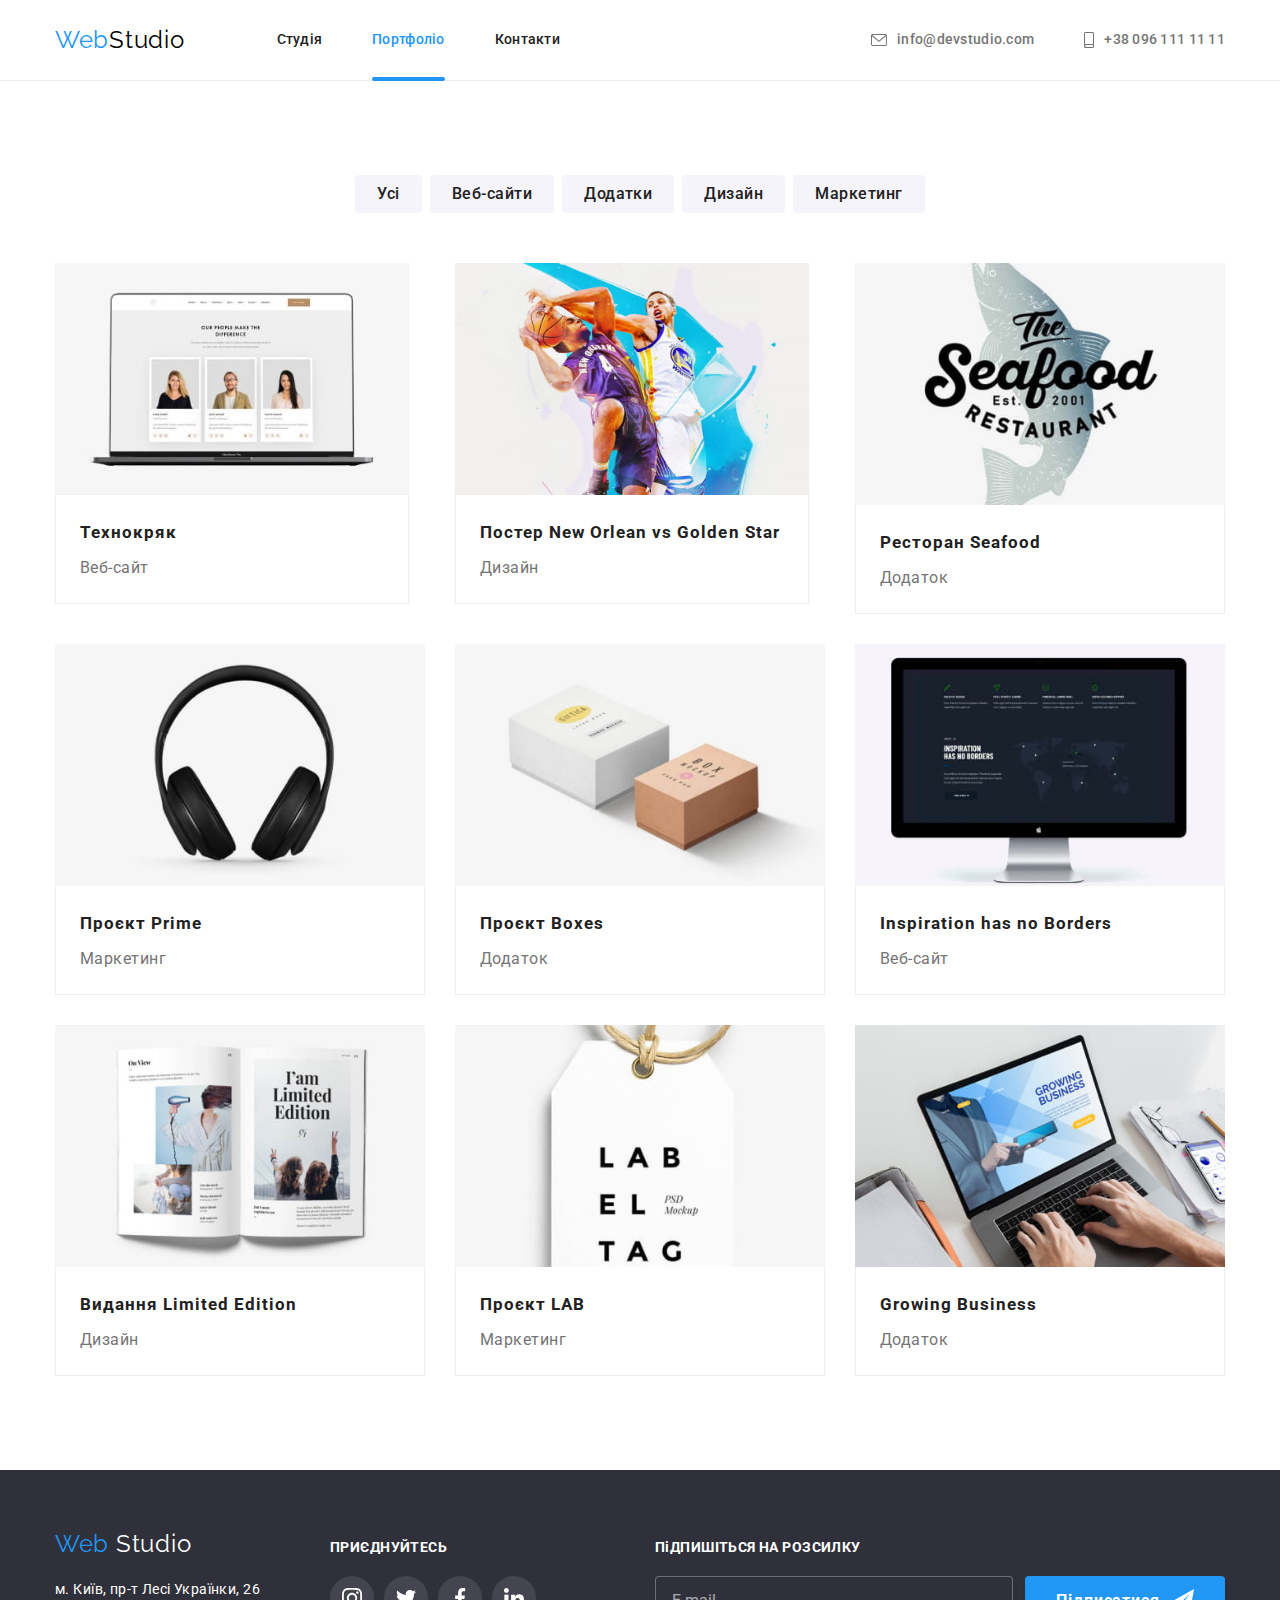
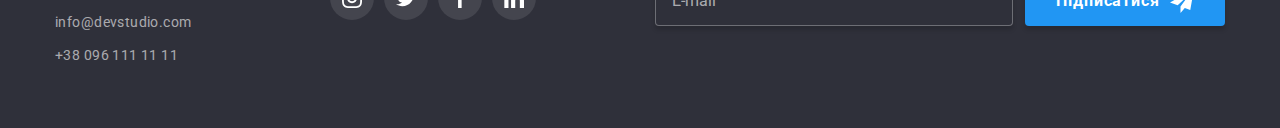
==== commit 9b7d507b: "17.12.2022" ====
--- a/portfolio.html
+++ b/portfolio.html
@@ -58,8 +58,8 @@
             </div>
             <button data-menu-button aria-expanded="false" aria-controls="menu-bg" type="button" class="menu-button ">
                 <svg width="24" height="16" aria-label="Мобільне меню">
-                    <use class="menu-button__open" href="/img/symbol-defs.svg#icon-menu_24px"></use>
-                    <use class="menu-button__close" href="/img/symbol-defs.svg#icon-close_24px"></use>
+                    <use class="menu-button__open" href="./img/symbol-defs.svg#icon-menu_24px"></use>
+                    <use class="menu-button__close" href="./img/symbol-defs.svg#icon-close_24px"></use>
                 </svg>
             </button>
         </div>
@@ -79,13 +79,12 @@
                     <a class="projects__link" href="">
                         <div class="projects__overlay-box">
                          <img   class="img-project"
-                         srcset="
-                         ./img/project1-354.jpg 354w,
-                    ./img/project1-354@x2.jpg 708w
-
+                          srcset="
+                    ./img/project1-354.jpg 350w,
+                    ./img/project1-354@x2.jpg 708w,
                     ./img/project1-450.jpg 450w,
                     ./img/project1-450@x2.jpg 900w"
-                    sizes="(min-width: 480px) 450px, (min-width: 768px) 354px,100vw" 
+                    sizes="(min-width: 768px) 354px, (min-width: 480px) 450px , 100vw"
                          src="./img/project1.jpg" alt="Технокряк" >
                          <p class="projects__discription">Ресурс пропонує комплексні пропозиції з різним рівнем функціоналу та сервісів. Все це дозволить відвідувачу отримати
                           вичерпні відомості про компанію чи приватну особу.</p>
@@ -99,7 +98,14 @@
                 <li class="projects__item">
                     <a class="projects__link" href="">
                     <div class="projects__overlay-box">
-                    <img class="img-project" src="./img/project2.jpg" alt="Постер New Orlean vs Golden Star" width="370">
+                    <img class="img-project"
+                    srcset="
+                    ./img/project2-354.jpg 350w,
+                    ./img/project2-354@x2.jpg 708w,
+                    ./img/project2-450.jpg 450w,
+                    ./img/project2-450@x2.jpg 900w"
+                    sizes="(min-width: 768px) 354px, (min-width: 480px) 450px , 100vw"
+                    src="./img/project2.jpg" alt="Постер New Orlean vs Golden Star">
                     <p class="projects__discription">Ресурс пропонує комплексні пропозиції з різним рівнем функціоналу та сервісів. Все це дозволить
                         відвідувачу отримати
                         вичерпні відомості про компанію чи приватну особу.</p>
@@ -112,7 +118,14 @@
                 <li class="projects__item">
                     <a class="projects__link" href="">
                     <div class="projects__overlay-box">
-                    <img class="img-project" src="./img/project3.jpg" alt="Ресторан Seafood" width="370">
+                    <img class="img-project" 
+                    srcset="
+                    ./img/project3-354.jpg 350w,
+                    ./img/project3-354@x2.jpg 708w,
+                    ./img/project3-450.jpg 450w,
+                    ./img/project3-450@x2.jpg 900w"
+                    sizes="(min-width: 768px) 354px, (min-width: 480px) 450px , 100vw"
+                    src="./img/project3.jpg" alt="Ресторан Seafood" width="370">
                     <p class="projects__discription">Ресурс пропонує комплексні пропозиції з різним рівнем функціоналу та сервісів. Все це дозволить
                         відвідувачу отримати
                         вичерпні відомості про компанію чи приватну особу.</p>
@@ -126,7 +139,14 @@
                 <li class="projects__item">
                     <a class="projects__link" href="">
                     <div class="projects__overlay-box">
-                    <img class="img-project" src="./img/project4.jpg" alt="Проєкт Prime" width="370">
+                    <img class="img-project"
+                    srcset="
+                    ./img/project4-354.jpg 350w,
+                    ./img/project4-354@x2.jpg 708w,
+                    ./img/project4-450.jpg 450w,
+                    ./img/project4-450@x2.jpg 900w"
+                    sizes="(min-width: 768px) 354px, (min-width: 480px) 450px , 100vw"
+                    src="./img/project4.jpg" alt="Проєкт Prime" width="370">
                     <p class="projects__discription">Ресурс пропонує комплексні пропозиції з різним рівнем функціоналу та сервісів. Все це дозволить
                         відвідувачу отримати
                         вичерпні відомості про компанію чи приватну особу.</p>
@@ -139,7 +159,14 @@
                 <li class="projects__item">
                     <a class="projects__link" href="">
                         <div class="projects__overlay-box">
-                    <img class="img-project" src="./img/project5.jpg" alt="Проєкт Boxes" width="370">
+                    <img class="img-project" 
+                    srcset="
+                    ./img/project5-354.jpg 350w,
+                    ./img/project5-354@x2.jpg 708w,
+                    ./img/project5-450.jpg 450w,
+                    ./img/project5-450@x2.jpg 900w"
+                    sizes="(min-width: 768px) 354px, (min-width: 480px) 450px , 100vw"
+                    src="./img/project5.jpg" alt="Проєкт Boxes" width="370">
                     <p class="projects__discription">Ресурс пропонує комплексні пропозиції з різним рівнем функціоналу та сервісів. Все це дозволить
                         відвідувачу отримати
                         вичерпні відомості про компанію чи приватну особу.</p>
@@ -151,7 +178,14 @@
                 <li class="projects__item">
                     <a class="projects__link" href="">
                     <div class="projects__overlay-box">
-                    <img class="img-project" src="./img/project6.jpg" alt="Inspiration has no Borders" width="370">
+                    <img class="img-project"
+                    srcset="
+                    ./img/project6-354.jpg 350w,
+                    ./img/project6-354@x2.jpg 708w,
+                    ./img/project6-450.jpg 450w,
+                    ./img/project6-450@x2.jpg 900w"
+                    sizes="(min-width: 768px) 354px, (min-width: 480px) 450px , 100vw"
+                    src="./img/project6.jpg" alt="Inspiration has no Borders" width="370">
                     <p class="projects__discription">Ресурс пропонує комплексні пропозиції з різним рівнем функціоналу та сервісів. Все це дозволить
                         відвідувачу отримати
                         вичерпні відомості про компанію чи приватну особу.</p>
@@ -163,7 +197,14 @@
                 <li class="projects__item">
                     <a class="projects__link" href="">
                     <div class="projects__overlay-box">
-                    <img class="img-project" src="./img/project7.jpg" alt="Видання Limited Edition" width="370">
+                    <img class="img-project"
+                    srcset="
+                    ./img/project7-354.jpg 350w,
+                    ./img/project7-354@x2.jpg 708w,
+                    ./img/project7-450.jpg 450w,
+                    ./img/project7-450@x2.jpg 900w"
+                    sizes="(min-width: 768px) 354px, (min-width: 480px) 450px , 100vw"
+                    src="./img/project7.jpg" alt="Видання Limited Edition" width="370">
                     <p class="projects__discription">Ресурс пропонує комплексні пропозиції з різним рівнем функціоналу та сервісів. Все це дозволить
                         відвідувачу отримати
                         вичерпні відомості про компанію чи приватну особу.</p>
@@ -175,7 +216,14 @@
                 <li class="projects__item">
                     <a class="projects__link" href="">
                     <div class="projects__overlay-box">
-                    <img class="img-project" src="./img/project8.jpg" alt="Проєкт LAB" width="370">
+                    <img class="img-project"
+                    srcset="
+                    ./img/project8-354.jpg 350w,
+                    ./img/project8-354@x2.jpg 708w,
+                    ./img/project8-450.jpg 450w,
+                    ./img/project8-450@x2.jpg 900w"
+                    sizes="(min-width: 768px) 354px, (min-width: 480px) 450px , 100vw"
+                    src="./img/project8.jpg" alt="Проєкт LAB" width="370">
                     <p class="projects__discription">Ресурс пропонує комплексні пропозиції з різним рівнем функціоналу та сервісів. Все це дозволить
                         відвідувачу отримати
                         вичерпні відомості про компанію чи приватну особу.</p>
@@ -187,7 +235,14 @@
                 <li class="projects__item">
                     <a class="projects__link" href="">
                     <div class="projects__overlay-box">
-                    <img class="img-project" src="./img/project9.jpg" alt="Growing Business" width="370">
+                    <img class="img-project"
+                    srcset="
+                        ./img/project9-354.jpg 350w,
+                        ./img/project9-354@x2.jpg 708w,
+                        ./img/project9-450.jpg 450w,
+                        ./img/project9-450@x2.jpg 900w"
+                        sizes="(min-width: 768px) 354px, (min-width: 480px) 450px , 100vw"
+                    src="./img/project9.jpg" alt="Growing Business" width="370">
                     <p class="projects__discription">Ресурс пропонує комплексні пропозиції з різним рівнем функціоналу та сервісів. Все це дозволить
                         відвідувачу отримати
                         вичерпні відомості про компанію чи приватну особу.</p>
--- a/css/main.min.css
+++ b/css/main.min.css
@@ -1 +1 @@
-.nav__site,.contact,.section__list,.social-list,.clients,.footer-social__list,.portfolio-filter,.projects,.mobile-social{list-style:none;padding:0;margin:0}.footer-subscribe__button,.form__checkbox,.portfolio-filter,.features__icon,.social-list,.social-list__links,.clients__link,.footer-social__links{display:-webkit-box;display:-ms-flexbox;display:flex;-webkit-box-align:center;-ms-flex-align:center;align-items:center;-webkit-box-pack:center;-ms-flex-pack:center;justify-content:center}html{-webkit-box-sizing:border-box;box-sizing:border-box}*,*::before,*::after{-webkit-box-sizing:inherit;box-sizing:inherit}.page{color:#757575;background-color:#fff;font-family:"Roboto",sans-serif}.conteiner{padding-left:15px;padding-right:15px;margin-left:auto;margin-right:auto}@media screen and (min-width: 480px){.conteiner{width:480px}}@media screen and (min-width: 768px){.conteiner{width:768px}}@media screen and (min-width: 1200px){.conteiner{width:1200px}}.list{list-style:none;padding:0;margin:0}.link{font-weight:500;font-size:14px;line-height:1.14;letter-spacing:.02em}.img-project{display:block;max-width:100%;height:auto}.section{padding-bottom:60px;padding-top:60px}@media screen and (min-width: 1200px){.section{padding-bottom:94px;padding-top:94px}}.section__list{display:-webkit-box;display:-ms-flexbox;display:flex}@media screen and (max-width: 767px){.section__list{display:block}}@media screen and (min-width: 768px)and (max-width: 1199px){.section__list{-ms-flex-wrap:wrap;flex-wrap:wrap}}.section__title{color:#212121;margin-top:0;font-weight:700;line-height:1.2;text-align:center;letter-spacing:.03em}@media screen and (min-width: 480px){.section__title{margin-bottom:30px;font-size:28px}}@media screen and (min-width: 1200px){.section__title{margin-bottom:50px;font-size:36px}}.header__border{position:relative;border-bottom:1px solid #ececec}.logo{text-decoration:none;font-family:"Raleway",sans-serif;font-size:26px;line-height:1.19;letter-spacing:.03em}@media screen and (min-width: 480px){.logo{font-size:24px;line-height:1.17}}.logo--blue{color:#2196f3}.logo--black{color:#000}.main__nav{display:-webkit-box;display:-ms-flexbox;display:flex;-webkit-box-align:center;-ms-flex-align:center;align-items:center;-webkit-box-pack:justify;-ms-flex-pack:justify;justify-content:space-between}.menu-button{z-index:2;display:inline-block;padding:0;width:40px;height:40px;border:none;background-color:#fff;margin-bottom:10px;margin-top:10px;cursor:pointer}.menu-button .menu-button__close{display:none}@media screen and (min-width: 768px){.menu-button{display:none}}.menu-button.is-open .menu-button__close{display:block}.menu-button.is-open .menu-button__close:hover{fill:#2196f3}.menu-button.is-open .menu-button__open{display:none}@media screen and (max-width: 767px){.menu-bg{z-index:1;display:none;position:absolute;left:0;top:0;width:100%;height:auto;background-color:#fff;padding:48px 40px}.menu-bg.is-open{display:block}}@media screen and (min-width: 768px){.menu-bg{display:-webkit-box;display:-ms-flexbox;display:flex;-webkit-box-flex:1;-ms-flex-positive:1;flex-grow:1;-webkit-box-pack:justify;-ms-flex-pack:justify;justify-content:space-between}}.nav__site .link.current{color:#2196f3}@media screen and (min-width: 768px){.nav__site{margin-left:87px;display:-webkit-box;display:-ms-flexbox;display:flex}}@media screen and (min-width: 1200px){.nav__site{margin-left:92px}}.nav__site .nav__link{color:#212121;text-decoration:none;display:block;-webkit-transition:color 250ms cubic-bezier(0.4, 0, 0.2, 1);transition:color 250ms cubic-bezier(0.4, 0, 0.2, 1)}.nav__site .nav__link:hover,.nav__site .nav__link:focus{color:#2196f3}@media screen and (max-width: 767px){.nav__site .nav__link{font-size:40px;line-height:1.17}}@media screen and (min-width: 768px){.nav__site .nav__link{position:relative;padding-bottom:32px;padding-top:32px}.nav__site .nav__link.current::after{position:absolute;left:0;bottom:-1px;content:"";display:block;width:100%;height:4px;background-color:#2196f3;border-radius:2px}}@media screen and (max-width: 767px){.nav__site:last-child{margin-bottom:302px}}@media screen and (min-width: 768px){.nav__item{margin-right:50px}.nav__item:last-child{margin-right:0}}@media screen and (max-width: 767px){.nav__item{margin-bottom:32px}.nav__item:last-child{margin-bottom:0}}.contact{display:-webkit-box;display:-ms-flexbox;display:flex}@media screen and (max-width: 767px){.contact{-webkit-box-orient:vertical;-webkit-box-direction:reverse;-ms-flex-direction:column-reverse;flex-direction:column-reverse;margin-bottom:64px}}@media screen and (min-width: 768px)and (max-width: 1199px){.contact{display:block;padding-top:21px}}@media screen and (min-width: 1200px){.contact__item+.contact__item{margin-left:50px}}@media screen and (min-width: 768px)and (max-width: 1199px){.contact__item{padding-bottom:10px}.contact__item:last-child{padding-bottom:0}}.contact__link{color:#757575;text-decoration:none;display:block;-webkit-transition:color 250ms cubic-bezier(0.4, 0, 0.2, 1);transition:color 250ms cubic-bezier(0.4, 0, 0.2, 1)}.contact__link:hover,.contact__link:focus{color:#2196f3}@media screen and (min-width: 1199px){.contact__link{padding-top:32px;padding-bottom:32px}}@media screen and (max-width: 767px){.contact__item:last-child{margin-bottom:32px}.email-mobile{font-size:24px;line-height:1.16}.tel-mobile{font-size:34px;line-height:1.17;color:#2196f3}}.mobile-social{display:-webkit-box;display:-ms-flexbox;display:flex;-webkit-box-align:center;-ms-flex-align:center;align-items:center}@media screen and (min-width: 768px){.mobile-social{display:none}}.mobile-social__item{font-weight:500;font-size:18px;line-height:1.22;padding-left:10px;padding-right:10px;border-right:1px solid rgba(33,33,33,.2)}.mobile-social__item:last-child{padding-right:0;border:none}.mobile-social__item:first-child{padding-left:0}.mobile-social__link{text-decoration:none;color:#2196f3}.hero{background-color:#2f303a;text-align:center}@media screen and (min-width: 480px){.hero{padding-top:118px;padding-bottom:118px}}@media screen and (min-width: 1200px){.hero{padding-top:200px;padding-bottom:200px}}.hero__title{color:#fff;margin:0 auto 30px;font-weight:900;letter-spacing:.06em;text-transform:uppercase}@media screen and (min-width: 480px){.hero__title{width:360px;font-size:26px;line-height:1.62}}@media screen and (min-width: 1200px){.hero__title{width:696px;font-size:44px;line-height:1.36}}.hero__button{color:#fff;background-color:#2196f3;-webkit-box-shadow:0px 4px 4px 0px rgba(0,0,0,.25);box-shadow:0px 4px 4px 0px rgba(0,0,0,.25);-webkit-transition:background-color 250ms cubic-bezier(0.4, 0, 0.2, 1);transition:background-color 250ms cubic-bezier(0.4, 0, 0.2, 1);display:inline-block;font-family:inherit;font-weight:700;font-size:16px;line-height:1.88;-webkit-box-align:center;-ms-flex-align:center;align-items:center;text-align:center;letter-spacing:.06em;cursor:pointer;border-radius:4px;border:none;padding:10px 32px;height:50px}.hero__button:hover{background-color:#188ce8}@media screen and (min-width: 480px){.hero__button{min-width:200px}}@media screen and (min-width: 1200px){.hero__button{min-width:216px}}.backdrop{position:fixed;z-index:2;top:0;left:0;width:100%;height:100%;background-color:rgba(0,0,0,.2);opacity:1;-webkit-transition:opacity 250ms cubic-bezier(0.4, 0, 0.2, 1);transition:opacity 250ms cubic-bezier(0.4, 0, 0.2, 1);overflow-y:scroll}.backdrop.is-hidden{opacity:0;pointer-events:none}@media screen and (max-width: 767px){.backdrop{width:480px;padding:93px 15px}}@media screen and (min-width: 768px){.backdrop.is-hidden .modal{-webkit-transform:translate(-50%, -50%) scale(0.5);transform:translate(-50%, -50%) scale(0.5)}}.modal{-webkit-transition:-webkit-transform 250ms cubic-bezier(0.4, 0, 0.2, 1);transition:-webkit-transform 250ms cubic-bezier(0.4, 0, 0.2, 1);transition:transform 250ms cubic-bezier(0.4, 0, 0.2, 1);transition:transform 250ms cubic-bezier(0.4, 0, 0.2, 1), -webkit-transform 250ms cubic-bezier(0.4, 0, 0.2, 1);background-color:#fff;border:1px solid rgba(0,0,0,.1);border-radius:4px;-webkit-box-shadow:0px 2px 1px 0px rgba(0,0,0,.2),0px 1px 1px 0px rgba(0,0,0,.14),0px 1px 3px 0px rgba(0,0,0,.12);box-shadow:0px 2px 1px 0px rgba(0,0,0,.2),0px 1px 1px 0px rgba(0,0,0,.14),0px 1px 3px 0px rgba(0,0,0,.12);padding:40px}@media screen and (max-width: 1199px){.modal{min-width:450px;position:relative}}@media screen and (min-width: 768px){.modal{position:absolute;top:50%;left:50%;-webkit-transform:translate(-50%, -50%) scale(1);transform:translate(-50%, -50%) scale(1)}}@media screen and (min-width: 1200px){.modal{min-width:528px}}.modal__btn--close{position:absolute;-webkit-transition:fill 250ms cubic-bezier(0.4, 0, 0.2, 1);transition:fill 250ms cubic-bezier(0.4, 0, 0.2, 1);top:8px;right:8px;width:30px;height:30px;border:1px solid rgba(0,0,0,.1);border-radius:50%;cursor:pointer;background:rgba(0,0,0,0);fill:#000}.modal__btn--close:hover{fill:#2196f3}.form__title{color:#212121;font-weight:700;font-size:20px;text-align:center;margin-top:0;margin-bottom:12px}@media screen and (max-width: 1199px){.form__title{line-height:1.5}}@media screen and (min-width: 1200px){.form__title{line-height:1.15}}.form__field{position:relative;width:100%;height:58px;margin-bottom:10px}.form__label{display:block;text-align:left;font-weight:400;font-size:12px;line-height:1.17;margin-bottom:4px}.form__input{display:block;padding-left:42px;padding-top:12px;padding-bottom:12px;width:100%;height:40px;border:1px solid rgba(33,33,33,.2);border-radius:4px;-webkit-transition:border 250ms cubic-bezier(0.4, 0, 0.2, 1);transition:border 250ms cubic-bezier(0.4, 0, 0.2, 1);outline:none}.form__input:hover{border:1px solid #2196f3}.form__input:hover+.form__icon{fill:#2196f3}.form__icon{position:absolute;top:50%;left:15px;-webkit-transition:fill 250ms cubic-bezier(0.4, 0, 0.2, 1);transition:fill 250ms cubic-bezier(0.4, 0, 0.2, 1)}.form__comment{height:138px;margin-bottom:20px}@media screen and (max-width: 1199px){.form__comment{width:370px}}@media screen and (min-width: 1200px){.form__comment{width:448px}}.form__comment--area{display:block;height:120px;padding:12px 16px;resize:none}.form__comment--area::-webkit-input-placeholder{color:rgba(117,117,117,.5)}.form__comment--area::-moz-placeholder{color:rgba(117,117,117,.5)}.form__comment--area:-ms-input-placeholder{color:rgba(117,117,117,.5)}.form__comment--area::-ms-input-placeholder{color:rgba(117,117,117,.5)}.form__comment--area::placeholder{color:rgba(117,117,117,.5)}.form__checkbox{margin-bottom:30px}@media screen and (max-width: 1199px){.form__lable--checkbox{font-size:12px;line-height:1.17}}@media screen and (min-width: 1200px){.form__lable--checkbox{font-size:14px;line-height:1.71}}.form__link{color:#2196f3}.form__check{-webkit-appearance:none;-moz-appearance:none;appearance:none;position:absolute}.form__icon--check{margin-right:7px;fill:#fff;border:#212121 solid 2px;border-radius:2px;vertical-align:text-bottom}.form__check:checked+.form__icon--check{fill:#fff;background-color:#2196f3;border:none}.form__button{color:#fff;background-color:#2196f3;-webkit-box-shadow:0px 4px 4px 0px rgba(0,0,0,.15);box-shadow:0px 4px 4px 0px rgba(0,0,0,.15);-webkit-transition:background-color 250ms cubic-bezier(0.4, 0, 0.2, 1);transition:background-color 250ms cubic-bezier(0.4, 0, 0.2, 1);display:inline-block;font-family:inherit;font-weight:700;font-size:16px;line-height:1.88;-webkit-box-align:center;-ms-flex-align:center;align-items:center;text-align:center;letter-spacing:.06em;cursor:pointer;border-radius:4px;border:none;min-width:200px;height:50px}.form__button:hover{background-color:#188ce8}@media screen and (min-width: 768px){.section__features{margin-right:30px}.section__features:last-child{margin-right:0}}@media screen and (min-width: 768px)and (max-width: 1199px){.section__features{width:354px}.section__features:nth-child(2n){margin-right:0}}@media screen and (min-width: 480px){.section__features{margin-bottom:30px}.section__features:last-child{margin-bottom:0}}@media screen and (min-width: 1200px){.section__features{margin-bottom:0}}.features__title{margin-top:0;margin-bottom:10px;text-align:center;color:#212121;font-weight:700;font-size:14px;line-height:1.14;letter-spacing:.03em}.features__about{margin-top:0;font-weight:400;font-size:14px;line-height:1.71;letter-spacing:.03em;margin-bottom:0}.section__features:last-child .features__about{margin-bottom:0}@media screen and (min-width: 768px)and (max-width: 1199px){.section__features:nth-last-child(-n+2) .features__about{margin-bottom:0}}.work{padding-top:0}@media screen and (max-width: 1199px){.work{display:none}}.work-item{position:relative;margin-right:30px}.work-item:last-child{margin-right:0}.work-item__label{position:absolute;bottom:0;width:100%;height:70px;background-color:rgba(47,48,58,.8);display:-webkit-box;display:-ms-flexbox;display:flex;-webkit-box-align:center;-ms-flex-align:center;align-items:center;-webkit-box-pack:center;-ms-flex-pack:center;justify-content:center}.work-item__name{text-transform:uppercase;font-weight:700;font-size:14px;line-height:1.14;color:#fff}.team{background-color:#f5f4fa}.team-list{background-color:#fff;-webkit-box-shadow:0px 2px 1px 0px rgba(0,0,0,.2),0px 1px 1px 0px rgba(0,0,0,.14),0px 1px 3px 0px rgba(0,0,0,.12);box-shadow:0px 2px 1px 0px rgba(0,0,0,.2),0px 1px 1px 0px rgba(0,0,0,.14),0px 1px 3px 0px rgba(0,0,0,.12);border-bottom-left-radius:4px;border-bottom-right-radius:4px}@media screen and (min-width: 480px){.team-list{margin-right:0px;margin-bottom:30px}.team-list:last-child{margin-bottom:0px}}@media screen and (min-width: 768px)and (max-width: 1199px){.team-list{margin-right:30px}.team-list:nth-child(2n){margin-right:0}.team-list:nth-last-child(-n+2){margin-bottom:0}}@media screen and (min-width: 1200px){.team-list{margin-right:30px;margin-bottom:0}.team-list:last-child{margin-right:0}}@media screen and (max-width: 1199px){.team-list__worker{padding-top:30px;padding-bottom:24px}}@media screen and (min-width: 1200px){.team-list__worker{padding-top:30px;padding-bottom:30px}}.team-list__name{color:#212121;margin-top:0;margin-bottom:10px;font-weight:500;font-size:16px;line-height:1.19;text-align:center;letter-spacing:.03em}.team-list__position{margin-top:0;margin-bottom:0;font-weight:400;font-size:16px;line-height:19px;text-align:center;letter-spacing:.03em}.contact-section{background-color:#2f303a;padding-top:60px;padding-bottom:60px}.contact-section .logo{display:inline-block;margin-bottom:20px}@media screen and (min-width: 480px)and (max-width: 1199px){.contact-section{text-align:center}}@media screen and (min-width: 768px)and (max-width: 1199px){.footer-connect{display:-webkit-box;display:-ms-flexbox;display:flex;-ms-flex-wrap:wrap;flex-wrap:wrap;-ms-flex-pack:distribute;justify-content:space-around;-webkit-box-align:baseline;-ms-flex-align:baseline;align-items:baseline}}@media screen and (min-width: 1200px){.footer-connect{display:-webkit-box;display:-ms-flexbox;display:flex;-webkit-box-align:baseline;-ms-flex-align:baseline;align-items:baseline}}.logo--white{color:#fff;font-family:"Raleway",sans-serif;letter-spacing:.03em}@media screen and (min-width: 1200px){.logo--white{font-size:26px;line-height:1.19}}@media screen and (min-width: 480px){.logo--white{font-size:24px;line-height:1.17}}.link-footer{font-style:normal;font-weight:400;font-size:14px;line-height:1.71;letter-spacing:.03em}.link-footer:last-child{margin-bottom:0;display:inline-block}@media screen and (min-width: 480px){.link-footer{margin-bottom:8px}}@media screen and (min-width: 1200px){.link-footer{margin-bottom:9px}}.link-footer__address{color:#fff;text-decoration:none;-webkit-transition:color 250ms cubic-bezier(0.4, 0, 0.2, 1);transition:color 250ms cubic-bezier(0.4, 0, 0.2, 1)}.link-footer__address:hover,.link-footer__address:focus{color:#2196f3}.link-footer__connect{color:rgba(255,255,255,.6);text-decoration:none;-webkit-transition:color 250ms cubic-bezier(0.4, 0, 0.2, 1);transition:color 250ms cubic-bezier(0.4, 0, 0.2, 1)}.link-footer__connect:hover,.link-footer__connect:focus{color:#2196f3}@media screen and (min-width: 1200px){.footer-subscribe{margin-left:auto}}@media screen and (min-width: 768px)and (max-width: 1199px){.footer-subscribe{margin-top:60px}}.footer-subscribe__title{color:#fff;margin-top:0;margin-bottom:20px;font-weight:700;font-size:14px;line-height:1.14;letter-spacing:.03em}@media screen and (min-width: 480px){.footer-subscribe__item{display:inline-block}}@media screen and (min-width: 1200px){.footer-subscribe__item{display:-webkit-box;display:-ms-flexbox;display:flex}}.footer-subscribe__input{height:50px;padding-left:16px;padding-top:15px;padding-bottom:15px;background-color:#2f303a;border:1px solid rgba(255,255,255,.3);border-radius:4px;-webkit-box-shadow:0px 4px 4px 0px rgba(0,0,0,.15);box-shadow:0px 4px 4px 0px rgba(0,0,0,.15);color:#fff;outline:none}@media screen and (min-width: 480px){.footer-subscribe__input{width:450px;margin-bottom:20px}}@media screen and (min-width: 1200px){.footer-subscribe__input{margin-right:12px;width:358px}}.footer-subscribe__input::-webkit-input-placeholder{color:rgba(255,255,255,.6)}.footer-subscribe__input::-moz-placeholder{color:rgba(255,255,255,.6)}.footer-subscribe__input:-ms-input-placeholder{color:rgba(255,255,255,.6)}.footer-subscribe__input::-ms-input-placeholder{color:rgba(255,255,255,.6)}.footer-subscribe__input::placeholder{color:rgba(255,255,255,.6)}.footer-subscribe__button{color:#fff;background-color:#2196f3;-webkit-box-shadow:0px 4px 4px 0px rgba(0,0,0,.15);box-shadow:0px 4px 4px 0px rgba(0,0,0,.15);font-family:inherit;font-weight:700;font-size:16px;line-height:1.88;letter-spacing:.06em;cursor:pointer;border-radius:4px;border:none;min-width:200px;height:50px}@media screen and (min-width: 480px){.footer-subscribe__button{margin-left:auto;margin-right:auto}}.footer-subscribe__icon{margin-left:10px}@media screen and (max-width: 767px){.portfolio-filter{-ms-flex-wrap:wrap;flex-wrap:wrap;-webkit-box-pack:start;-ms-flex-pack:start;justify-content:flex-start}}.portfolio-filter{gap:15px 8px}.filter{color:#212121;background-color:#f5f4fa;display:inline-block;font-family:inherit;font-weight:500;font-size:16px;line-height:1.63;text-align:center;letter-spacing:.03em;cursor:pointer;border-radius:4px;padding:6px 22px;height:38px;border:none;-webkit-transition:color 250ms cubic-bezier(0.4, 0, 0.2, 1),background-color 250ms cubic-bezier(0.4, 0, 0.2, 1),-webkit-box-shadow 250ms cubic-bezier(0.4, 0, 0.2, 1);transition:color 250ms cubic-bezier(0.4, 0, 0.2, 1),background-color 250ms cubic-bezier(0.4, 0, 0.2, 1),-webkit-box-shadow 250ms cubic-bezier(0.4, 0, 0.2, 1);transition:color 250ms cubic-bezier(0.4, 0, 0.2, 1),background-color 250ms cubic-bezier(0.4, 0, 0.2, 1),box-shadow 250ms cubic-bezier(0.4, 0, 0.2, 1);transition:color 250ms cubic-bezier(0.4, 0, 0.2, 1),background-color 250ms cubic-bezier(0.4, 0, 0.2, 1),box-shadow 250ms cubic-bezier(0.4, 0, 0.2, 1),-webkit-box-shadow 250ms cubic-bezier(0.4, 0, 0.2, 1)}.filter:hover,.filter:focus{color:#fff;background-color:#2196f3;-webkit-box-shadow:0px 2px 2px 0px rgba(0,0,0,.12),0px 1px 2px 0px rgba(0,0,0,.08),0px 3px 1px 0px rgba(0,0,0,.1);box-shadow:0px 2px 2px 0px rgba(0,0,0,.12),0px 1px 2px 0px rgba(0,0,0,.08),0px 3px 1px 0px rgba(0,0,0,.1)}@media screen and (max-width: 767px){.projects{display:block;margin-top:40px}}@media screen and (min-width: 768px)and (max-width: 1199px){.projects{display:-webkit-box;display:-ms-flexbox;display:flex;-ms-flex-wrap:wrap;flex-wrap:wrap;margin-top:30px}}@media screen and (min-width: 1200px){.projects{display:-webkit-box;display:-ms-flexbox;display:flex;-ms-flex-wrap:wrap;flex-wrap:wrap;margin-top:50px}}.projects__item{margin-bottom:30px}.projects__item:last-child{margin-bottom:0}@media screen and (max-width: 767px){.projects__item{width:450px}}@media screen and (min-width: 768px)and (max-width: 1199px){.projects__item{width:354px;margin-right:30px}.projects__item:nth-child(2n){margin-right:0}.projects__item:nth-last-child(-n+1){margin-bottom:0}}@media screen and (min-width: 1199px){.projects__item{width:370px;margin-right:30px}.projects__item:nth-child(3n){margin-right:0}.projects__item:nth-last-child(-n+3){margin-bottom:0}}.projects__link{display:inline-block;-webkit-transition:-webkit-box-shadow 250ms cubic-bezier(0.4, 0, 0.2, 1);transition:-webkit-box-shadow 250ms cubic-bezier(0.4, 0, 0.2, 1);transition:box-shadow 250ms cubic-bezier(0.4, 0, 0.2, 1);transition:box-shadow 250ms cubic-bezier(0.4, 0, 0.2, 1), -webkit-box-shadow 250ms cubic-bezier(0.4, 0, 0.2, 1);text-decoration:none}.projects__link:hover{-webkit-box-shadow:1px 4px 6px 0px rgba(0,0,0,.16),0px 4px 4px 0px rgba(0,0,0,.06),0px 1px 1px 0px rgba(0,0,0,.12);box-shadow:1px 4px 6px 0px rgba(0,0,0,.16),0px 4px 4px 0px rgba(0,0,0,.06),0px 1px 1px 0px rgba(0,0,0,.12)}.projects__link:hover .projects__discription{-webkit-transform:translateY(0);transform:translateY(0);-webkit-transition:-webkit-transform 250ms cubic-bezier(0.4, 0, 0.2, 1);transition:-webkit-transform 250ms cubic-bezier(0.4, 0, 0.2, 1);transition:transform 250ms cubic-bezier(0.4, 0, 0.2, 1);transition:transform 250ms cubic-bezier(0.4, 0, 0.2, 1), -webkit-transform 250ms cubic-bezier(0.4, 0, 0.2, 1)}.projects__overlay-box{position:relative;overflow:hidden}.projects__discription{position:absolute;top:0;left:0;display:inline-block;padding:63px 24px;margin-top:0;text-align:left;width:100%;height:100%;font-weight:400;font-size:18px;line-height:1.6;letter-spacing:.03em;color:#fff;background-color:rgba(33,150,243,.9);-webkit-transform:translateY(101%);transform:translateY(101%);-webkit-transition:-webkit-transform 250ms cubic-bezier(0.4, 0, 0.2, 1);transition:-webkit-transform 250ms cubic-bezier(0.4, 0, 0.2, 1);transition:transform 250ms cubic-bezier(0.4, 0, 0.2, 1);transition:transform 250ms cubic-bezier(0.4, 0, 0.2, 1), -webkit-transform 250ms cubic-bezier(0.4, 0, 0.2, 1)}.projects__card{border:1px solid #eee;border-top:none;padding:20px 24px}.projects__name{color:#212121;font-weight:700;font-size:18px;line-height:2;letter-spacing:.06em;text-decoration:none;margin-top:0;margin-bottom:4px}.projects__filter{color:#757575;font-weight:400;font-size:16px;line-height:1.88;letter-spacing:.03em;margin-top:0;margin-bottom:0px}@media screen and (max-width: 767px){.contact__envelope,.contact__smartphone{display:none}}.contact__envelope{width:16px;height:12px;margin-right:10px;fill:currentColor;vertical-align:middle}.contact__smartphone{width:10px;height:16px;margin-right:10px;fill:currentColor;vertical-align:middle}.overlay{margin-left:auto;margin-right:auto;background-repeat:no-repeat;background-position:center;background-size:cover}@media screen and (max-width: 480px){.overlay{background-image:-webkit-gradient(linear, left top, right top, from(rgba(47, 48, 58, 0.4)), to(rgba(47, 48, 58, 0.4))),url(../img/hero-480.jpg);background-image:linear-gradient(to right, rgba(47, 48, 58, 0.4), rgba(47, 48, 58, 0.4)),url(../img/hero-480.jpg)}}@media screen and (max-width: 480px)and (min-device-pixel-ratio: 2),screen and (max-width: 480px)and (-webkit-min-device-pixel-ratio: 2),screen and (max-width: 480px)and (min-resolution: 192dpi),screen and (max-width: 480px)and (min-resolution: 2dppx){.overlay{background-image:-webkit-gradient(linear, left top, right top, from(rgba(47, 48, 58, 0.4)), to(rgba(47, 48, 58, 0.4))),url(../img/hero-480@x2.jpg);background-image:linear-gradient(to right, rgba(47, 48, 58, 0.4), rgba(47, 48, 58, 0.4)),url(../img/hero-480@x2.jpg)}}@media screen and (min-width: 481px)and (max-width: 768px){.overlay{background-image:-webkit-gradient(linear, left top, right top, from(rgba(47, 48, 58, 0.4)), to(rgba(47, 48, 58, 0.4))),url(../img/hero-768.jpg);background-image:linear-gradient(to right, rgba(47, 48, 58, 0.4), rgba(47, 48, 58, 0.4)),url(../img/hero-768.jpg)}}@media screen and (min-width: 481px)and (max-width: 768px)and (min-device-pixel-ratio: 2),screen and (min-width: 481px)and (max-width: 768px)and (-webkit-min-device-pixel-ratio: 2),screen and (min-width: 481px)and (max-width: 768px)and (min-resolution: 192dpi),screen and (min-width: 481px)and (max-width: 768px)and (min-resolution: 2dppx){.overlay{background-image:-webkit-gradient(linear, left top, right top, from(rgba(47, 48, 58, 0.4)), to(rgba(47, 48, 58, 0.4))),url(../img/hero-768@x2.jpg);background-image:linear-gradient(to right, rgba(47, 48, 58, 0.4), rgba(47, 48, 58, 0.4)),url(../img/hero-768@x2.jpg)}}@media screen and (min-width: 769px)and (max-width: 1600px){.overlay{background-image:-webkit-gradient(linear, left top, right top, from(rgba(47, 48, 58, 0.4)), to(rgba(47, 48, 58, 0.4))),url(../img/hero-1600.jpg);background-image:linear-gradient(to right, rgba(47, 48, 58, 0.4), rgba(47, 48, 58, 0.4)),url(../img/hero-1600.jpg)}}@media screen and (min-width: 769px)and (max-width: 1600px)and (min-device-pixel-ratio: 2),screen and (min-width: 769px)and (max-width: 1600px)and (-webkit-min-device-pixel-ratio: 2),screen and (min-width: 769px)and (max-width: 1600px)and (min-resolution: 192dpi),screen and (min-width: 769px)and (max-width: 1600px)and (min-resolution: 2dppx){.overlay{background-image:-webkit-gradient(linear, left top, right top, from(rgba(47, 48, 58, 0.4)), to(rgba(47, 48, 58, 0.4))),url(../img/hero-1600@x2.jpg);background-image:linear-gradient(to right, rgba(47, 48, 58, 0.4), rgba(47, 48, 58, 0.4)),url(../img/hero-1600@x2.jpg)}}.features__icon{height:120px;background-color:#f5f4fa;border-radius:4px;margin-bottom:30px}@media screen and (min-width: 480px){.features__icon{width:450px}}@media screen and (min-width: 768px){.features__icon{width:354px}}@media screen and (min-width: 1200px){.features__icon{width:270px}}.social-list{margin-top:16px}.social-list__item{width:44px;height:44px;background-color:#fff;margin-right:10px;border-radius:50%;-webkit-transition:background-color 250ms cubic-bezier(0.4, 0, 0.2, 1);transition:background-color 250ms cubic-bezier(0.4, 0, 0.2, 1)}.social-list__item:hover{background-color:#2196f3}.social-list__item:last-child{margin-right:0}.social-list__links{width:100%;height:100%;fill:#afb1b8;-webkit-transition:fill 250ms cubic-bezier(0.4, 0, 0.2, 1);transition:fill 250ms cubic-bezier(0.4, 0, 0.2, 1)}.social-list__links:hover{fill:#fff}.clients{display:-webkit-box;display:-ms-flexbox;display:flex;-ms-flex-wrap:wrap;flex-wrap:wrap}.clients__item{height:92px;margin-right:30px;border:1px solid #afb1b8;border-radius:4px;-webkit-transition:border-color 250ms cubic-bezier(0.4, 0, 0.2, 1);transition:border-color 250ms cubic-bezier(0.4, 0, 0.2, 1)}.clients__item:hover,.clients__item:focus{border-color:#2196f3}@media screen and (min-width: 480px)and (max-width: 767px){.clients__item{width:calc((100% - 30px)/2);margin-bottom:30px}.clients__item:nth-child(2n){margin-right:0}.clients__item:nth-last-child(-n+2){margin-bottom:0}}@media screen and (min-width: 768px)and (max-width: 1199px){.clients__item{width:calc((100% - 60px)/3);margin-bottom:30px}.clients__item:nth-child(3n){margin-right:0}.clients__item:nth-last-child(-n+3){margin-bottom:0}}@media screen and (min-width: 1200px){.clients__item{width:170px}.clients__item:last-child{margin-right:0}}.clients__link{border-color:#afb1b8;fill:#afb1b8;width:100%;height:100%;-webkit-transition:border-color 250ms cubic-bezier(0.4, 0, 0.2, 1),fill 250ms cubic-bezier(0.4, 0, 0.2, 1);transition:border-color 250ms cubic-bezier(0.4, 0, 0.2, 1),fill 250ms cubic-bezier(0.4, 0, 0.2, 1)}.clients__link:hover,.clients__link:focus{border-color:#2196f3;fill:#2196f3}@media screen and (min-width: 480px)and (max-width: 767px){.footer-social{margin-top:60px;margin-bottom:60px}}@media screen and (min-width: 1200px){.footer-social{margin-left:70px}}.footer-social__title{color:#fff;margin-top:0;margin-bottom:20px;font-weight:700;font-size:14px;line-height:1.14;letter-spacing:.03em}.footer-social__list{display:-webkit-box;display:-ms-flexbox;display:flex}@media screen and (min-width: 480px)and (max-width: 767px){.footer-social__list{-webkit-box-pack:center;-ms-flex-pack:center;justify-content:center}}@media screen and (min-width: 1200px){.footer-social__list{-webkit-box-pack:justify;-ms-flex-pack:justify;justify-content:space-between}}.footer-social__item{width:44px;height:44px;background-color:rgba(255,255,255,.1);margin-right:10px;border-radius:50%;-webkit-transition:background-color 250ms cubic-bezier(0.4, 0, 0.2, 1);transition:background-color 250ms cubic-bezier(0.4, 0, 0.2, 1)}.footer-social__item:hover{background-color:#2196f3}.footer-social__item:last-child{margin-right:0}.footer-social__links{width:100%;height:100%;fill:#fff}/*# sourceMappingURL=main.min.css.map */+.nav__site,.contact,.section__list,.social-list,.clients,.footer-social__list,.portfolio-filter,.projects,.mobile-social{list-style:none;padding:0;margin:0}.footer-subscribe__button,.form__checkbox,.portfolio-filter,.features__icon,.social-list,.social-list__links,.clients__link,.footer-social__links{display:-webkit-box;display:-ms-flexbox;display:flex;-webkit-box-align:center;-ms-flex-align:center;align-items:center;-webkit-box-pack:center;-ms-flex-pack:center;justify-content:center}html{-webkit-box-sizing:border-box;box-sizing:border-box}*,*::before,*::after{-webkit-box-sizing:inherit;box-sizing:inherit}.page{color:#757575;background-color:#fff;font-family:"Roboto",sans-serif}.conteiner{padding-left:15px;padding-right:15px;margin-left:auto;margin-right:auto}@media screen and (min-width: 480px){.conteiner{width:480px}}@media screen and (min-width: 768px){.conteiner{width:768px}}@media screen and (min-width: 1200px){.conteiner{width:1200px}}.list{list-style:none;padding:0;margin:0}.link{font-weight:500;font-size:14px;line-height:1.14;letter-spacing:.02em}.img-project{display:block;max-width:100%;height:auto}.section{padding-bottom:60px;padding-top:60px}@media screen and (min-width: 1200px){.section{padding-bottom:94px;padding-top:94px}}.section__list{display:-webkit-box;display:-ms-flexbox;display:flex}@media screen and (max-width: 767px){.section__list{display:block}}@media screen and (min-width: 768px)and (max-width: 1199px){.section__list{-ms-flex-wrap:wrap;flex-wrap:wrap}}.section__title{color:#212121;margin-top:0;font-weight:700;line-height:1.2;text-align:center;letter-spacing:.03em}@media screen and (min-width: 480px){.section__title{margin-bottom:30px;font-size:28px}}@media screen and (min-width: 1200px){.section__title{margin-bottom:50px;font-size:36px}}.header__border{position:relative;border-bottom:1px solid #ececec}.logo{text-decoration:none;font-family:"Raleway",sans-serif;font-size:26px;line-height:1.19;letter-spacing:.03em}@media screen and (min-width: 480px){.logo{font-size:24px;line-height:1.17}}.logo--blue{color:#2196f3}.logo--black{color:#000}.main__nav{display:-webkit-box;display:-ms-flexbox;display:flex;-webkit-box-align:center;-ms-flex-align:center;align-items:center;-webkit-box-pack:justify;-ms-flex-pack:justify;justify-content:space-between}.menu-button{z-index:2;display:inline-block;padding:0;width:40px;height:40px;border:none;background-color:#fff;margin-bottom:10px;margin-top:10px;cursor:pointer}.menu-button .menu-button__close{display:none}@media screen and (min-width: 768px){.menu-button{display:none}}.menu-button.is-open .menu-button__close{display:block}.menu-button.is-open .menu-button__close:hover{fill:#2196f3}.menu-button.is-open .menu-button__open{display:none}@media screen and (max-width: 767px){.menu-bg{z-index:1;display:none;position:absolute;left:0;top:0;width:100%;height:auto;background-color:#fff;padding:48px 40px}.menu-bg.is-open{display:-webkit-box;display:-ms-flexbox;display:flex;-webkit-box-orient:vertical;-webkit-box-direction:normal;-ms-flex-direction:column;flex-direction:column}}@media screen and (min-width: 768px){.menu-bg{display:-webkit-box;display:-ms-flexbox;display:flex;-webkit-box-flex:1;-ms-flex-positive:1;flex-grow:1;-webkit-box-pack:justify;-ms-flex-pack:justify;justify-content:space-between}}.nav__site .link.current{color:#2196f3}@media screen and (min-width: 768px){.nav__site{margin-left:87px;display:-webkit-box;display:-ms-flexbox;display:flex}}@media screen and (min-width: 1200px){.nav__site{margin-left:92px}}.nav__site .nav__link{color:#212121;text-decoration:none;display:block;-webkit-transition:color 250ms cubic-bezier(0.4, 0, 0.2, 1);transition:color 250ms cubic-bezier(0.4, 0, 0.2, 1)}.nav__site .nav__link:hover,.nav__site .nav__link:focus{color:#2196f3}@media screen and (max-width: 767px){.nav__site .nav__link{font-size:40px;line-height:1.17}}@media screen and (min-width: 768px){.nav__site .nav__link{position:relative;padding-bottom:32px;padding-top:32px}.nav__site .nav__link.current::after{position:absolute;left:0;bottom:-1px;content:"";display:block;width:100%;height:4px;background-color:#2196f3;border-radius:2px}}@media screen and (min-width: 768px){.nav__item{margin-right:50px}.nav__item:last-child{margin-right:0}}@media screen and (max-width: 767px){.nav__item{margin-bottom:32px}.nav__item:last-child{margin-bottom:0}}@media screen and (max-width: 767px){.contact-social{margin-top:200px}}.contact{display:-webkit-box;display:-ms-flexbox;display:flex}@media screen and (max-width: 767px){.contact{-webkit-box-orient:vertical;-webkit-box-direction:reverse;-ms-flex-direction:column-reverse;flex-direction:column-reverse;margin-bottom:64px}}@media screen and (min-width: 768px)and (max-width: 1199px){.contact{display:block;padding-top:21px}}@media screen and (min-width: 1200px){.contact__item+.contact__item{margin-left:50px}}@media screen and (min-width: 768px)and (max-width: 1199px){.contact__item{padding-bottom:10px}.contact__item:last-child{padding-bottom:0}}.contact__link{color:#757575;text-decoration:none;display:block;-webkit-transition:color 250ms cubic-bezier(0.4, 0, 0.2, 1);transition:color 250ms cubic-bezier(0.4, 0, 0.2, 1)}.contact__link:hover,.contact__link:focus{color:#2196f3}@media screen and (min-width: 1199px){.contact__link{padding-top:32px;padding-bottom:32px}}@media screen and (max-width: 767px){.contact__item:last-child{margin-bottom:32px}.email-mobile{font-size:24px;line-height:1.16}.tel-mobile{font-size:34px;line-height:1.17;color:#2196f3}}.mobile-social{display:-webkit-box;display:-ms-flexbox;display:flex;-webkit-box-align:center;-ms-flex-align:center;align-items:center}@media screen and (min-width: 768px){.mobile-social{display:none}}.mobile-social__item{font-weight:500;font-size:18px;line-height:1.22;padding-left:10px;padding-right:10px;border-right:1px solid rgba(33,33,33,.2)}.mobile-social__item:last-child{padding-right:0;border:none}.mobile-social__item:first-child{padding-left:0}.mobile-social__link{text-decoration:none;color:#2196f3}.hero{background-color:#2f303a;text-align:center}@media screen and (min-width: 480px){.hero{padding-top:118px;padding-bottom:118px}}@media screen and (min-width: 1200px){.hero{padding-top:200px;padding-bottom:200px}}.hero__title{color:#fff;margin:0 auto 30px;font-weight:900;letter-spacing:.06em;text-transform:uppercase}@media screen and (min-width: 480px){.hero__title{width:360px;font-size:26px;line-height:1.62}}@media screen and (min-width: 1200px){.hero__title{width:696px;font-size:44px;line-height:1.36}}.hero__button{color:#fff;background-color:#2196f3;-webkit-box-shadow:0px 4px 4px 0px rgba(0,0,0,.25);box-shadow:0px 4px 4px 0px rgba(0,0,0,.25);-webkit-transition:background-color 250ms cubic-bezier(0.4, 0, 0.2, 1);transition:background-color 250ms cubic-bezier(0.4, 0, 0.2, 1);display:inline-block;font-family:inherit;font-weight:700;font-size:16px;line-height:1.88;-webkit-box-align:center;-ms-flex-align:center;align-items:center;text-align:center;letter-spacing:.06em;cursor:pointer;border-radius:4px;border:none;padding:10px 32px;height:50px}.hero__button:hover{background-color:#188ce8}@media screen and (min-width: 480px){.hero__button{min-width:200px}}@media screen and (min-width: 1200px){.hero__button{min-width:216px}}.backdrop{position:fixed;z-index:2;top:0;left:0;width:100%;height:100%;background-color:rgba(0,0,0,.2);opacity:1;-webkit-transition:opacity 250ms cubic-bezier(0.4, 0, 0.2, 1);transition:opacity 250ms cubic-bezier(0.4, 0, 0.2, 1);overflow-y:scroll}.backdrop.is-hidden{opacity:0;pointer-events:none}@media screen and (max-width: 767px){.backdrop{width:480px;padding:93px 15px}}@media screen and (min-width: 768px){.backdrop.is-hidden .modal{-webkit-transform:translate(-50%, -50%) scale(0.5);transform:translate(-50%, -50%) scale(0.5)}}.modal{-webkit-transition:-webkit-transform 250ms cubic-bezier(0.4, 0, 0.2, 1);transition:-webkit-transform 250ms cubic-bezier(0.4, 0, 0.2, 1);transition:transform 250ms cubic-bezier(0.4, 0, 0.2, 1);transition:transform 250ms cubic-bezier(0.4, 0, 0.2, 1), -webkit-transform 250ms cubic-bezier(0.4, 0, 0.2, 1);background-color:#fff;border:1px solid rgba(0,0,0,.1);border-radius:4px;-webkit-box-shadow:0px 2px 1px 0px rgba(0,0,0,.2),0px 1px 1px 0px rgba(0,0,0,.14),0px 1px 3px 0px rgba(0,0,0,.12);box-shadow:0px 2px 1px 0px rgba(0,0,0,.2),0px 1px 1px 0px rgba(0,0,0,.14),0px 1px 3px 0px rgba(0,0,0,.12);padding:40px}@media screen and (max-width: 1199px){.modal{min-width:450px;position:relative}}@media screen and (min-width: 768px){.modal{position:absolute;top:50%;left:50%;-webkit-transform:translate(-50%, -50%) scale(1);transform:translate(-50%, -50%) scale(1)}}@media screen and (min-width: 1200px){.modal{min-width:528px}}.modal__btn--close{position:absolute;-webkit-transition:fill 250ms cubic-bezier(0.4, 0, 0.2, 1);transition:fill 250ms cubic-bezier(0.4, 0, 0.2, 1);top:8px;right:8px;width:30px;height:30px;border:1px solid rgba(0,0,0,.1);border-radius:50%;cursor:pointer;background:rgba(0,0,0,0);fill:#000}.modal__btn--close:hover{fill:#2196f3}.form__title{color:#212121;font-weight:700;font-size:20px;text-align:center;margin-top:0;margin-bottom:12px}@media screen and (max-width: 1199px){.form__title{line-height:1.5}}@media screen and (min-width: 1200px){.form__title{line-height:1.15}}.form__field{position:relative;width:100%;height:58px;margin-bottom:10px}.form__label{display:block;text-align:left;font-weight:400;font-size:12px;line-height:1.17;margin-bottom:4px}.form__input{display:block;padding-left:42px;padding-top:12px;padding-bottom:12px;width:100%;height:40px;border:1px solid rgba(33,33,33,.2);border-radius:4px;-webkit-transition:border 250ms cubic-bezier(0.4, 0, 0.2, 1);transition:border 250ms cubic-bezier(0.4, 0, 0.2, 1);outline:none}.form__input:hover{border:1px solid #2196f3}.form__input:hover+.form__icon{fill:#2196f3}.form__icon{position:absolute;top:50%;left:15px;-webkit-transition:fill 250ms cubic-bezier(0.4, 0, 0.2, 1);transition:fill 250ms cubic-bezier(0.4, 0, 0.2, 1)}.form__comment{height:138px;margin-bottom:20px}@media screen and (max-width: 1199px){.form__comment{width:370px}}@media screen and (min-width: 1200px){.form__comment{width:448px}}.form__comment--area{display:block;height:120px;padding:12px 16px;resize:none}.form__comment--area::-webkit-input-placeholder{color:rgba(117,117,117,.5)}.form__comment--area::-moz-placeholder{color:rgba(117,117,117,.5)}.form__comment--area:-ms-input-placeholder{color:rgba(117,117,117,.5)}.form__comment--area::-ms-input-placeholder{color:rgba(117,117,117,.5)}.form__comment--area::placeholder{color:rgba(117,117,117,.5)}.form__checkbox{margin-bottom:30px}@media screen and (max-width: 1199px){.form__lable--checkbox{font-size:12px;line-height:1.17}}@media screen and (min-width: 1200px){.form__lable--checkbox{font-size:14px;line-height:1.71}}.form__link{color:#2196f3}.form__check{-webkit-appearance:none;-moz-appearance:none;appearance:none;position:absolute}.form__icon--check{margin-right:7px;fill:#fff;border:#212121 solid 2px;border-radius:2px;vertical-align:text-bottom}.form__check:checked+.form__icon--check{fill:#fff;background-color:#2196f3;border:none}.form__button{color:#fff;background-color:#2196f3;-webkit-box-shadow:0px 4px 4px 0px rgba(0,0,0,.15);box-shadow:0px 4px 4px 0px rgba(0,0,0,.15);-webkit-transition:background-color 250ms cubic-bezier(0.4, 0, 0.2, 1);transition:background-color 250ms cubic-bezier(0.4, 0, 0.2, 1);display:inline-block;font-family:inherit;font-weight:700;font-size:16px;line-height:1.88;-webkit-box-align:center;-ms-flex-align:center;align-items:center;text-align:center;letter-spacing:.06em;cursor:pointer;border-radius:4px;border:none;min-width:200px;height:50px}.form__button:hover{background-color:#188ce8}@media screen and (min-width: 768px){.section__features{margin-right:30px}.section__features:last-child{margin-right:0}}@media screen and (min-width: 768px)and (max-width: 1199px){.section__features{width:354px}.section__features:nth-child(2n){margin-right:0}}@media screen and (min-width: 480px){.section__features{margin-bottom:30px}.section__features:last-child{margin-bottom:0}}@media screen and (min-width: 1200px){.section__features{margin-bottom:0}}.features__title{margin-top:0;margin-bottom:10px;text-align:center;color:#212121;font-weight:700;font-size:14px;line-height:1.14;letter-spacing:.03em}.features__about{margin-top:0;font-weight:400;font-size:14px;line-height:1.71;letter-spacing:.03em;margin-bottom:0}.section__features:last-child .features__about{margin-bottom:0}@media screen and (min-width: 768px)and (max-width: 1199px){.section__features:nth-last-child(-n+2) .features__about{margin-bottom:0}}.work{padding-top:0}@media screen and (max-width: 1199px){.work{display:none}}.work-item{position:relative;margin-right:30px}.work-item:last-child{margin-right:0}.work-item__label{position:absolute;bottom:0;width:100%;height:70px;background-color:rgba(47,48,58,.8);display:-webkit-box;display:-ms-flexbox;display:flex;-webkit-box-align:center;-ms-flex-align:center;align-items:center;-webkit-box-pack:center;-ms-flex-pack:center;justify-content:center}.work-item__name{text-transform:uppercase;font-weight:700;font-size:14px;line-height:1.14;color:#fff}.team{background-color:#f5f4fa}.team-list{background-color:#fff;-webkit-box-shadow:0px 2px 1px 0px rgba(0,0,0,.2),0px 1px 1px 0px rgba(0,0,0,.14),0px 1px 3px 0px rgba(0,0,0,.12);box-shadow:0px 2px 1px 0px rgba(0,0,0,.2),0px 1px 1px 0px rgba(0,0,0,.14),0px 1px 3px 0px rgba(0,0,0,.12);border-bottom-left-radius:4px;border-bottom-right-radius:4px}@media screen and (min-width: 480px){.team-list{margin-right:0px;margin-bottom:30px}.team-list:last-child{margin-bottom:0px}}@media screen and (min-width: 768px)and (max-width: 1199px){.team-list{margin-right:30px}.team-list:nth-child(2n){margin-right:0}.team-list:nth-last-child(-n+2){margin-bottom:0}}@media screen and (min-width: 1200px){.team-list{margin-right:30px;margin-bottom:0}.team-list:last-child{margin-right:0}}@media screen and (max-width: 1199px){.team-list__worker{padding-top:30px;padding-bottom:24px}}@media screen and (min-width: 1200px){.team-list__worker{padding-top:30px;padding-bottom:30px}}.team-list__name{color:#212121;margin-top:0;margin-bottom:10px;font-weight:500;font-size:16px;line-height:1.19;text-align:center;letter-spacing:.03em}.team-list__position{margin-top:0;margin-bottom:0;font-weight:400;font-size:16px;line-height:19px;text-align:center;letter-spacing:.03em}.contact-section{background-color:#2f303a;padding-top:60px;padding-bottom:60px}.contact-section .logo{display:inline-block;margin-bottom:20px}@media screen and (min-width: 480px)and (max-width: 1199px){.contact-section{text-align:center}}@media screen and (min-width: 768px)and (max-width: 1199px){.footer-connect{display:-webkit-box;display:-ms-flexbox;display:flex;-ms-flex-wrap:wrap;flex-wrap:wrap;-ms-flex-pack:distribute;justify-content:space-around;-webkit-box-align:baseline;-ms-flex-align:baseline;align-items:baseline}}@media screen and (min-width: 1200px){.footer-connect{display:-webkit-box;display:-ms-flexbox;display:flex;-webkit-box-align:baseline;-ms-flex-align:baseline;align-items:baseline}}.logo--white{color:#fff;font-family:"Raleway",sans-serif;letter-spacing:.03em}@media screen and (min-width: 1200px){.logo--white{font-size:26px;line-height:1.19}}@media screen and (min-width: 480px){.logo--white{font-size:24px;line-height:1.17}}.link-footer{font-style:normal;font-weight:400;font-size:14px;line-height:1.71;letter-spacing:.03em}.link-footer:last-child{margin-bottom:0;display:inline-block}@media screen and (min-width: 480px){.link-footer{margin-bottom:8px}}@media screen and (min-width: 1200px){.link-footer{margin-bottom:9px}}.link-footer__address{color:#fff;text-decoration:none;-webkit-transition:color 250ms cubic-bezier(0.4, 0, 0.2, 1);transition:color 250ms cubic-bezier(0.4, 0, 0.2, 1)}.link-footer__address:hover,.link-footer__address:focus{color:#2196f3}.link-footer__connect{color:rgba(255,255,255,.6);text-decoration:none;-webkit-transition:color 250ms cubic-bezier(0.4, 0, 0.2, 1);transition:color 250ms cubic-bezier(0.4, 0, 0.2, 1)}.link-footer__connect:hover,.link-footer__connect:focus{color:#2196f3}@media screen and (min-width: 1200px){.footer-subscribe{margin-left:auto}}@media screen and (min-width: 768px)and (max-width: 1199px){.footer-subscribe{margin-top:60px}}.footer-subscribe__title{color:#fff;margin-top:0;margin-bottom:20px;font-weight:700;font-size:14px;line-height:1.14;letter-spacing:.03em}@media screen and (min-width: 480px){.footer-subscribe__item{display:inline-block}}@media screen and (min-width: 1200px){.footer-subscribe__item{display:-webkit-box;display:-ms-flexbox;display:flex}}.footer-subscribe__input{height:50px;padding-left:16px;padding-top:15px;padding-bottom:15px;background-color:#2f303a;border:1px solid rgba(255,255,255,.3);border-radius:4px;-webkit-box-shadow:0px 4px 4px 0px rgba(0,0,0,.15);box-shadow:0px 4px 4px 0px rgba(0,0,0,.15);color:#fff;outline:none}@media screen and (min-width: 480px){.footer-subscribe__input{width:450px;margin-bottom:20px}}@media screen and (min-width: 1200px){.footer-subscribe__input{margin-right:12px;width:358px}}.footer-subscribe__input::-webkit-input-placeholder{color:rgba(255,255,255,.6)}.footer-subscribe__input::-moz-placeholder{color:rgba(255,255,255,.6)}.footer-subscribe__input:-ms-input-placeholder{color:rgba(255,255,255,.6)}.footer-subscribe__input::-ms-input-placeholder{color:rgba(255,255,255,.6)}.footer-subscribe__input::placeholder{color:rgba(255,255,255,.6)}.footer-subscribe__button{color:#fff;background-color:#2196f3;-webkit-box-shadow:0px 4px 4px 0px rgba(0,0,0,.15);box-shadow:0px 4px 4px 0px rgba(0,0,0,.15);font-family:inherit;font-weight:700;font-size:16px;line-height:1.88;letter-spacing:.06em;cursor:pointer;border-radius:4px;border:none;min-width:200px;height:50px}@media screen and (min-width: 480px){.footer-subscribe__button{margin-left:auto;margin-right:auto}}.footer-subscribe__icon{margin-left:10px}@media screen and (max-width: 767px){.portfolio-filter{-ms-flex-wrap:wrap;flex-wrap:wrap;-webkit-box-pack:start;-ms-flex-pack:start;justify-content:flex-start}}.portfolio-filter{gap:15px 8px}.filter{color:#212121;background-color:#f5f4fa;display:inline-block;font-family:inherit;font-weight:500;font-size:16px;line-height:1.63;text-align:center;letter-spacing:.03em;cursor:pointer;border-radius:4px;padding:6px 22px;height:38px;border:none;-webkit-transition:color 250ms cubic-bezier(0.4, 0, 0.2, 1),background-color 250ms cubic-bezier(0.4, 0, 0.2, 1),-webkit-box-shadow 250ms cubic-bezier(0.4, 0, 0.2, 1);transition:color 250ms cubic-bezier(0.4, 0, 0.2, 1),background-color 250ms cubic-bezier(0.4, 0, 0.2, 1),-webkit-box-shadow 250ms cubic-bezier(0.4, 0, 0.2, 1);transition:color 250ms cubic-bezier(0.4, 0, 0.2, 1),background-color 250ms cubic-bezier(0.4, 0, 0.2, 1),box-shadow 250ms cubic-bezier(0.4, 0, 0.2, 1);transition:color 250ms cubic-bezier(0.4, 0, 0.2, 1),background-color 250ms cubic-bezier(0.4, 0, 0.2, 1),box-shadow 250ms cubic-bezier(0.4, 0, 0.2, 1),-webkit-box-shadow 250ms cubic-bezier(0.4, 0, 0.2, 1)}.filter:hover,.filter:focus{color:#fff;background-color:#2196f3;-webkit-box-shadow:0px 2px 2px 0px rgba(0,0,0,.12),0px 1px 2px 0px rgba(0,0,0,.08),0px 3px 1px 0px rgba(0,0,0,.1);box-shadow:0px 2px 2px 0px rgba(0,0,0,.12),0px 1px 2px 0px rgba(0,0,0,.08),0px 3px 1px 0px rgba(0,0,0,.1)}@media screen and (max-width: 767px){.projects{display:block;margin-top:40px}}@media screen and (min-width: 768px)and (max-width: 1199px){.projects{display:-webkit-box;display:-ms-flexbox;display:flex;-ms-flex-wrap:wrap;flex-wrap:wrap;margin-top:30px}}@media screen and (min-width: 1200px){.projects{display:-webkit-box;display:-ms-flexbox;display:flex;-ms-flex-wrap:wrap;flex-wrap:wrap;margin-top:50px}}.projects__item{margin-bottom:30px}.projects__item:last-child{margin-bottom:0}@media screen and (max-width: 767px){.projects__item{width:450px}}@media screen and (min-width: 768px)and (max-width: 1199px){.projects__item{width:354px;margin-right:30px}.projects__item:nth-child(2n){margin-right:0}.projects__item:nth-last-child(-n+1){margin-bottom:0}}@media screen and (min-width: 1199px){.projects__item{width:370px;margin-right:30px}.projects__item:nth-child(3n){margin-right:0}.projects__item:nth-last-child(-n+3){margin-bottom:0}}.projects__link{display:inline-block;-webkit-transition:-webkit-box-shadow 250ms cubic-bezier(0.4, 0, 0.2, 1);transition:-webkit-box-shadow 250ms cubic-bezier(0.4, 0, 0.2, 1);transition:box-shadow 250ms cubic-bezier(0.4, 0, 0.2, 1);transition:box-shadow 250ms cubic-bezier(0.4, 0, 0.2, 1), -webkit-box-shadow 250ms cubic-bezier(0.4, 0, 0.2, 1);text-decoration:none}.projects__link:hover{-webkit-box-shadow:1px 4px 6px 0px rgba(0,0,0,.16),0px 4px 4px 0px rgba(0,0,0,.06),0px 1px 1px 0px rgba(0,0,0,.12);box-shadow:1px 4px 6px 0px rgba(0,0,0,.16),0px 4px 4px 0px rgba(0,0,0,.06),0px 1px 1px 0px rgba(0,0,0,.12)}.projects__link:hover .projects__discription{-webkit-transform:translateY(0);transform:translateY(0);-webkit-transition:-webkit-transform 250ms cubic-bezier(0.4, 0, 0.2, 1);transition:-webkit-transform 250ms cubic-bezier(0.4, 0, 0.2, 1);transition:transform 250ms cubic-bezier(0.4, 0, 0.2, 1);transition:transform 250ms cubic-bezier(0.4, 0, 0.2, 1), -webkit-transform 250ms cubic-bezier(0.4, 0, 0.2, 1)}.projects__overlay-box{position:relative;overflow:hidden}.projects__discription{position:absolute;top:0;left:0;display:inline-block;padding:63px 24px;margin-top:0;text-align:left;width:100%;height:100%;font-weight:400;font-size:18px;line-height:1.6;letter-spacing:.03em;color:#fff;background-color:rgba(33,150,243,.9);-webkit-transform:translateY(101%);transform:translateY(101%);-webkit-transition:-webkit-transform 250ms cubic-bezier(0.4, 0, 0.2, 1);transition:-webkit-transform 250ms cubic-bezier(0.4, 0, 0.2, 1);transition:transform 250ms cubic-bezier(0.4, 0, 0.2, 1);transition:transform 250ms cubic-bezier(0.4, 0, 0.2, 1), -webkit-transform 250ms cubic-bezier(0.4, 0, 0.2, 1)}.projects__card{border:1px solid #eee;border-top:none;padding:20px 24px}.projects__name{color:#212121;font-weight:700;font-size:17px;line-height:2;letter-spacing:.06em;text-decoration:none;margin-top:0;margin-bottom:4px}.projects__filter{color:#757575;font-weight:400;font-size:16px;line-height:1.88;letter-spacing:.03em;margin-top:0;margin-bottom:0px}@media screen and (max-width: 767px){.contact__envelope,.contact__smartphone{display:none}}.contact__envelope{width:16px;height:12px;margin-right:10px;fill:currentColor;vertical-align:middle}.contact__smartphone{width:10px;height:16px;margin-right:10px;fill:currentColor;vertical-align:middle}.overlay{margin-left:auto;margin-right:auto;background-repeat:no-repeat;background-position:center;background-size:cover}@media screen and (max-width: 480px){.overlay{background-image:-webkit-gradient(linear, left top, right top, from(rgba(47, 48, 58, 0.4)), to(rgba(47, 48, 58, 0.4))),url(../img/hero-480.jpg);background-image:linear-gradient(to right, rgba(47, 48, 58, 0.4), rgba(47, 48, 58, 0.4)),url(../img/hero-480.jpg)}}@media screen and (max-width: 480px)and (min-device-pixel-ratio: 2),screen and (max-width: 480px)and (-webkit-min-device-pixel-ratio: 2),screen and (max-width: 480px)and (min-resolution: 192dpi),screen and (max-width: 480px)and (min-resolution: 2dppx){.overlay{background-image:-webkit-gradient(linear, left top, right top, from(rgba(47, 48, 58, 0.4)), to(rgba(47, 48, 58, 0.4))),url(../img/hero-480@x2.jpg);background-image:linear-gradient(to right, rgba(47, 48, 58, 0.4), rgba(47, 48, 58, 0.4)),url(../img/hero-480@x2.jpg)}}@media screen and (min-width: 481px)and (max-width: 768px){.overlay{background-image:-webkit-gradient(linear, left top, right top, from(rgba(47, 48, 58, 0.4)), to(rgba(47, 48, 58, 0.4))),url(../img/hero-768.jpg);background-image:linear-gradient(to right, rgba(47, 48, 58, 0.4), rgba(47, 48, 58, 0.4)),url(../img/hero-768.jpg)}}@media screen and (min-width: 481px)and (max-width: 768px)and (min-device-pixel-ratio: 2),screen and (min-width: 481px)and (max-width: 768px)and (-webkit-min-device-pixel-ratio: 2),screen and (min-width: 481px)and (max-width: 768px)and (min-resolution: 192dpi),screen and (min-width: 481px)and (max-width: 768px)and (min-resolution: 2dppx){.overlay{background-image:-webkit-gradient(linear, left top, right top, from(rgba(47, 48, 58, 0.4)), to(rgba(47, 48, 58, 0.4))),url(../img/hero-768@x2.jpg);background-image:linear-gradient(to right, rgba(47, 48, 58, 0.4), rgba(47, 48, 58, 0.4)),url(../img/hero-768@x2.jpg)}}@media screen and (min-width: 769px)and (max-width: 1600px){.overlay{background-image:-webkit-gradient(linear, left top, right top, from(rgba(47, 48, 58, 0.4)), to(rgba(47, 48, 58, 0.4))),url(../img/hero-1600.jpg);background-image:linear-gradient(to right, rgba(47, 48, 58, 0.4), rgba(47, 48, 58, 0.4)),url(../img/hero-1600.jpg)}}@media screen and (min-width: 769px)and (max-width: 1600px)and (min-device-pixel-ratio: 2),screen and (min-width: 769px)and (max-width: 1600px)and (-webkit-min-device-pixel-ratio: 2),screen and (min-width: 769px)and (max-width: 1600px)and (min-resolution: 192dpi),screen and (min-width: 769px)and (max-width: 1600px)and (min-resolution: 2dppx){.overlay{background-image:-webkit-gradient(linear, left top, right top, from(rgba(47, 48, 58, 0.4)), to(rgba(47, 48, 58, 0.4))),url(../img/hero-1600@x2.jpg);background-image:linear-gradient(to right, rgba(47, 48, 58, 0.4), rgba(47, 48, 58, 0.4)),url(../img/hero-1600@x2.jpg)}}.features__icon{height:120px;background-color:#f5f4fa;border-radius:4px;margin-bottom:30px}@media screen and (min-width: 480px){.features__icon{width:450px}}@media screen and (min-width: 768px){.features__icon{width:354px}}@media screen and (min-width: 1200px){.features__icon{width:270px}}.social-list{margin-top:16px}.social-list__item{width:44px;height:44px;background-color:#fff;margin-right:10px;border-radius:50%;-webkit-transition:background-color 250ms cubic-bezier(0.4, 0, 0.2, 1);transition:background-color 250ms cubic-bezier(0.4, 0, 0.2, 1)}.social-list__item:hover{background-color:#2196f3}.social-list__item:last-child{margin-right:0}.social-list__links{width:100%;height:100%;fill:#afb1b8;-webkit-transition:fill 250ms cubic-bezier(0.4, 0, 0.2, 1);transition:fill 250ms cubic-bezier(0.4, 0, 0.2, 1)}.social-list__links:hover{fill:#fff}.clients{display:-webkit-box;display:-ms-flexbox;display:flex;-ms-flex-wrap:wrap;flex-wrap:wrap}.clients__item{height:92px;margin-right:30px;border:1px solid #afb1b8;border-radius:4px;-webkit-transition:border-color 250ms cubic-bezier(0.4, 0, 0.2, 1);transition:border-color 250ms cubic-bezier(0.4, 0, 0.2, 1)}.clients__item:hover,.clients__item:focus{border-color:#2196f3}@media screen and (min-width: 480px)and (max-width: 767px){.clients__item{width:calc((100% - 30px)/2);margin-bottom:30px}.clients__item:nth-child(2n){margin-right:0}.clients__item:nth-last-child(-n+2){margin-bottom:0}}@media screen and (min-width: 768px)and (max-width: 1199px){.clients__item{width:calc((100% - 60px)/3);margin-bottom:30px}.clients__item:nth-child(3n){margin-right:0}.clients__item:nth-last-child(-n+3){margin-bottom:0}}@media screen and (min-width: 1200px){.clients__item{width:170px}.clients__item:last-child{margin-right:0}}.clients__link{border-color:#afb1b8;fill:#afb1b8;width:100%;height:100%;-webkit-transition:border-color 250ms cubic-bezier(0.4, 0, 0.2, 1),fill 250ms cubic-bezier(0.4, 0, 0.2, 1);transition:border-color 250ms cubic-bezier(0.4, 0, 0.2, 1),fill 250ms cubic-bezier(0.4, 0, 0.2, 1)}.clients__link:hover,.clients__link:focus{border-color:#2196f3;fill:#2196f3}@media screen and (min-width: 480px)and (max-width: 767px){.footer-social{margin-top:60px;margin-bottom:60px}}@media screen and (min-width: 1200px){.footer-social{margin-left:70px}}.footer-social__title{color:#fff;margin-top:0;margin-bottom:20px;font-weight:700;font-size:14px;line-height:1.14;letter-spacing:.03em}.footer-social__list{display:-webkit-box;display:-ms-flexbox;display:flex}@media screen and (min-width: 480px)and (max-width: 767px){.footer-social__list{-webkit-box-pack:center;-ms-flex-pack:center;justify-content:center}}@media screen and (min-width: 1200px){.footer-social__list{-webkit-box-pack:justify;-ms-flex-pack:justify;justify-content:space-between}}.footer-social__item{width:44px;height:44px;background-color:rgba(255,255,255,.1);margin-right:10px;border-radius:50%;-webkit-transition:background-color 250ms cubic-bezier(0.4, 0, 0.2, 1);transition:background-color 250ms cubic-bezier(0.4, 0, 0.2, 1)}.footer-social__item:hover{background-color:#2196f3}.footer-social__item:last-child{margin-right:0}.footer-social__links{width:100%;height:100%;fill:#fff}/*# sourceMappingURL=main.min.css.map */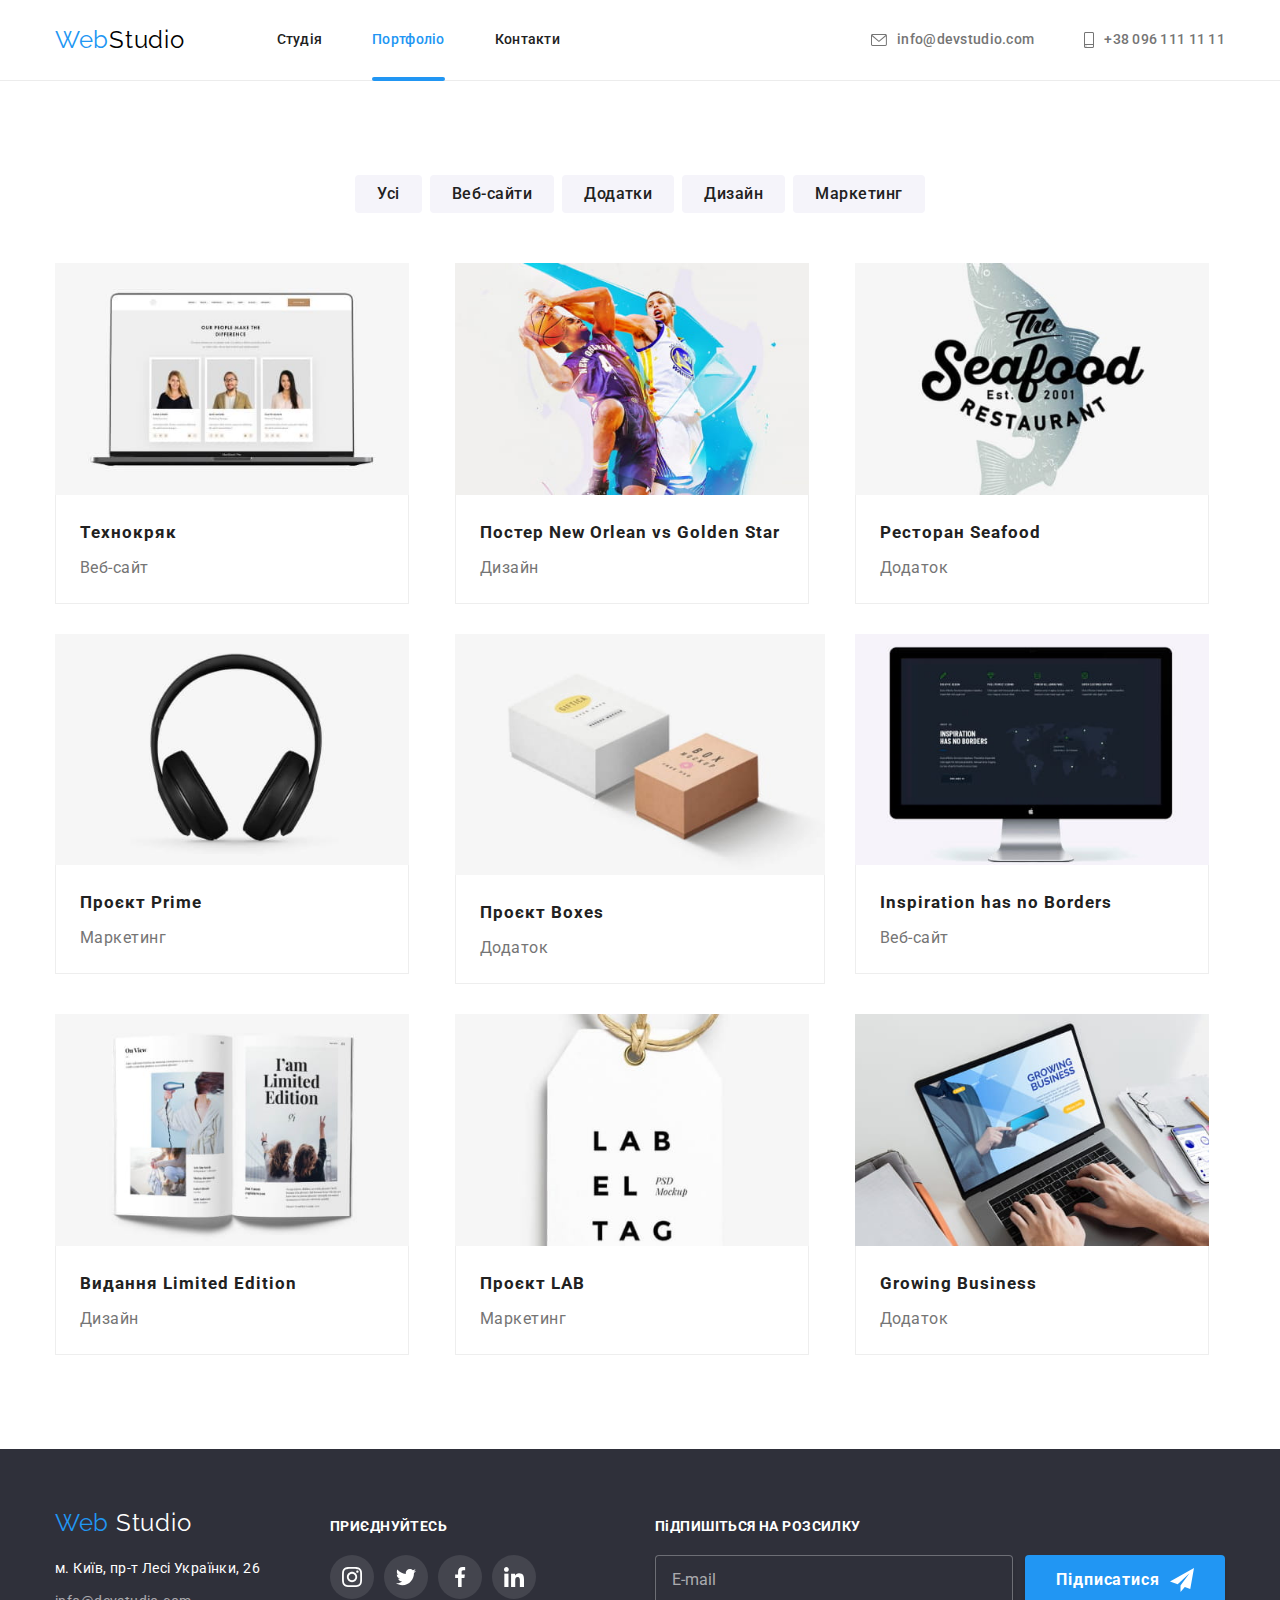
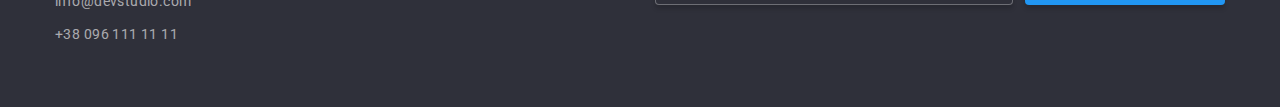
==== commit 95e098ca: "17.12.2022..2" ====
--- a/portfolio.html
+++ b/portfolio.html
@@ -125,7 +125,7 @@
                     ./img/project3-450.jpg 450w,
                     ./img/project3-450@x2.jpg 900w"
                     sizes="(min-width: 768px) 354px, (min-width: 480px) 450px , 100vw"
-                    src="./img/project3.jpg" alt="Ресторан Seafood" width="370">
+                    src="./img/project3.jpg" alt="Ресторан Seafood">
                     <p class="projects__discription">Ресурс пропонує комплексні пропозиції з різним рівнем функціоналу та сервісів. Все це дозволить
                         відвідувачу отримати
                         вичерпні відомості про компанію чи приватну особу.</p>
@@ -146,7 +146,7 @@
                     ./img/project4-450.jpg 450w,
                     ./img/project4-450@x2.jpg 900w"
                     sizes="(min-width: 768px) 354px, (min-width: 480px) 450px , 100vw"
-                    src="./img/project4.jpg" alt="Проєкт Prime" width="370">
+                    src="./img/project4.jpg" alt="Проєкт Prime">
                     <p class="projects__discription">Ресурс пропонує комплексні пропозиції з різним рівнем функціоналу та сервісів. Все це дозволить
                         відвідувачу отримати
                         вичерпні відомості про компанію чи приватну особу.</p>
@@ -185,7 +185,7 @@
                     ./img/project6-450.jpg 450w,
                     ./img/project6-450@x2.jpg 900w"
                     sizes="(min-width: 768px) 354px, (min-width: 480px) 450px , 100vw"
-                    src="./img/project6.jpg" alt="Inspiration has no Borders" width="370">
+                    src="./img/project6.jpg" alt="Inspiration has no Borders">
                     <p class="projects__discription">Ресурс пропонує комплексні пропозиції з різним рівнем функціоналу та сервісів. Все це дозволить
                         відвідувачу отримати
                         вичерпні відомості про компанію чи приватну особу.</p>
@@ -204,7 +204,7 @@
                     ./img/project7-450.jpg 450w,
                     ./img/project7-450@x2.jpg 900w"
                     sizes="(min-width: 768px) 354px, (min-width: 480px) 450px , 100vw"
-                    src="./img/project7.jpg" alt="Видання Limited Edition" width="370">
+                    src="./img/project7.jpg" alt="Видання Limited Edition">
                     <p class="projects__discription">Ресурс пропонує комплексні пропозиції з різним рівнем функціоналу та сервісів. Все це дозволить
                         відвідувачу отримати
                         вичерпні відомості про компанію чи приватну особу.</p>
@@ -223,7 +223,7 @@
                     ./img/project8-450.jpg 450w,
                     ./img/project8-450@x2.jpg 900w"
                     sizes="(min-width: 768px) 354px, (min-width: 480px) 450px , 100vw"
-                    src="./img/project8.jpg" alt="Проєкт LAB" width="370">
+                    src="./img/project8.jpg" alt="Проєкт LAB">
                     <p class="projects__discription">Ресурс пропонує комплексні пропозиції з різним рівнем функціоналу та сервісів. Все це дозволить
                         відвідувачу отримати
                         вичерпні відомості про компанію чи приватну особу.</p>
@@ -242,7 +242,7 @@
                         ./img/project9-450.jpg 450w,
                         ./img/project9-450@x2.jpg 900w"
                         sizes="(min-width: 768px) 354px, (min-width: 480px) 450px , 100vw"
-                    src="./img/project9.jpg" alt="Growing Business" width="370">
+                    src="./img/project9.jpg" alt="Growing Business">
                     <p class="projects__discription">Ресурс пропонує комплексні пропозиції з різним рівнем функціоналу та сервісів. Все це дозволить
                         відвідувачу отримати
                         вичерпні відомості про компанію чи приватну особу.</p>
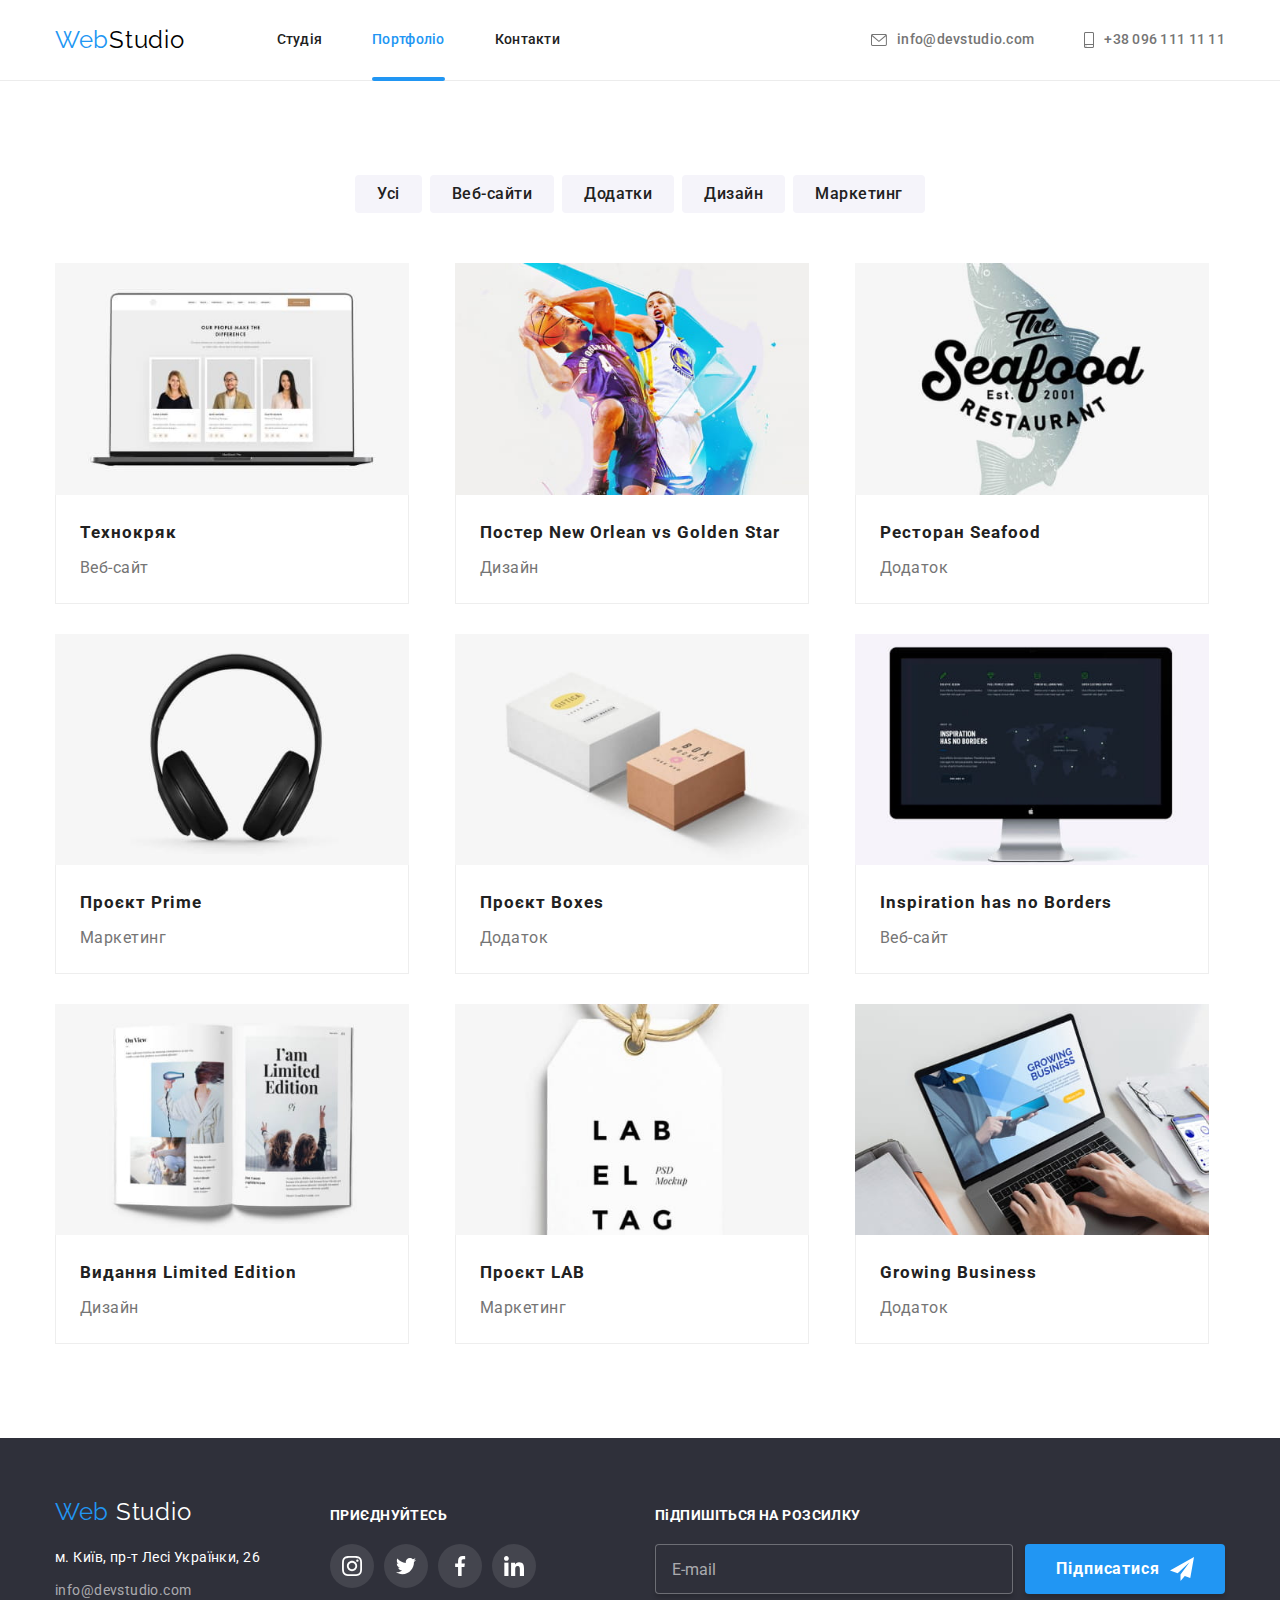
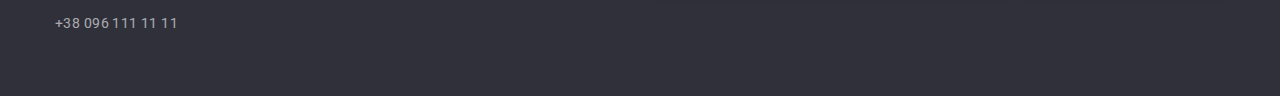
==== commit 082da30b: "17.12.2022/3" ====
--- a/portfolio.html
+++ b/portfolio.html
@@ -26,6 +26,7 @@
                         <li class="nav__item"><a class="nav__link link" href="">Контакти</a></li>
                     </ul>
                 </nav>
+                <div class="contact-social">
                 <ul class="contact">
                     <li class="contact__item">
                         <a class="contact__link email-mobile link" href="mailto:info@devstudio.com">
@@ -54,7 +55,7 @@
                     <li class="mobile-social__item">
                         <a class="mobile-social__link" href="">LinkedIn</a>
                     </li>
-                </ul>
+                </ul></div>
             </div>
             <button data-menu-button aria-expanded="false" aria-controls="menu-bg" type="button" class="menu-button ">
                 <svg width="24" height="16" aria-label="Мобільне меню">
@@ -166,7 +167,7 @@
                     ./img/project5-450.jpg 450w,
                     ./img/project5-450@x2.jpg 900w"
                     sizes="(min-width: 768px) 354px, (min-width: 480px) 450px , 100vw"
-                    src="./img/project5.jpg" alt="Проєкт Boxes" width="370">
+                    src="./img/project5.jpg" alt="Проєкт Boxes">
                     <p class="projects__discription">Ресурс пропонує комплексні пропозиції з різним рівнем функціоналу та сервісів. Все це дозволить
                         відвідувачу отримати
                         вичерпні відомості про компанію чи приватну особу.</p>
